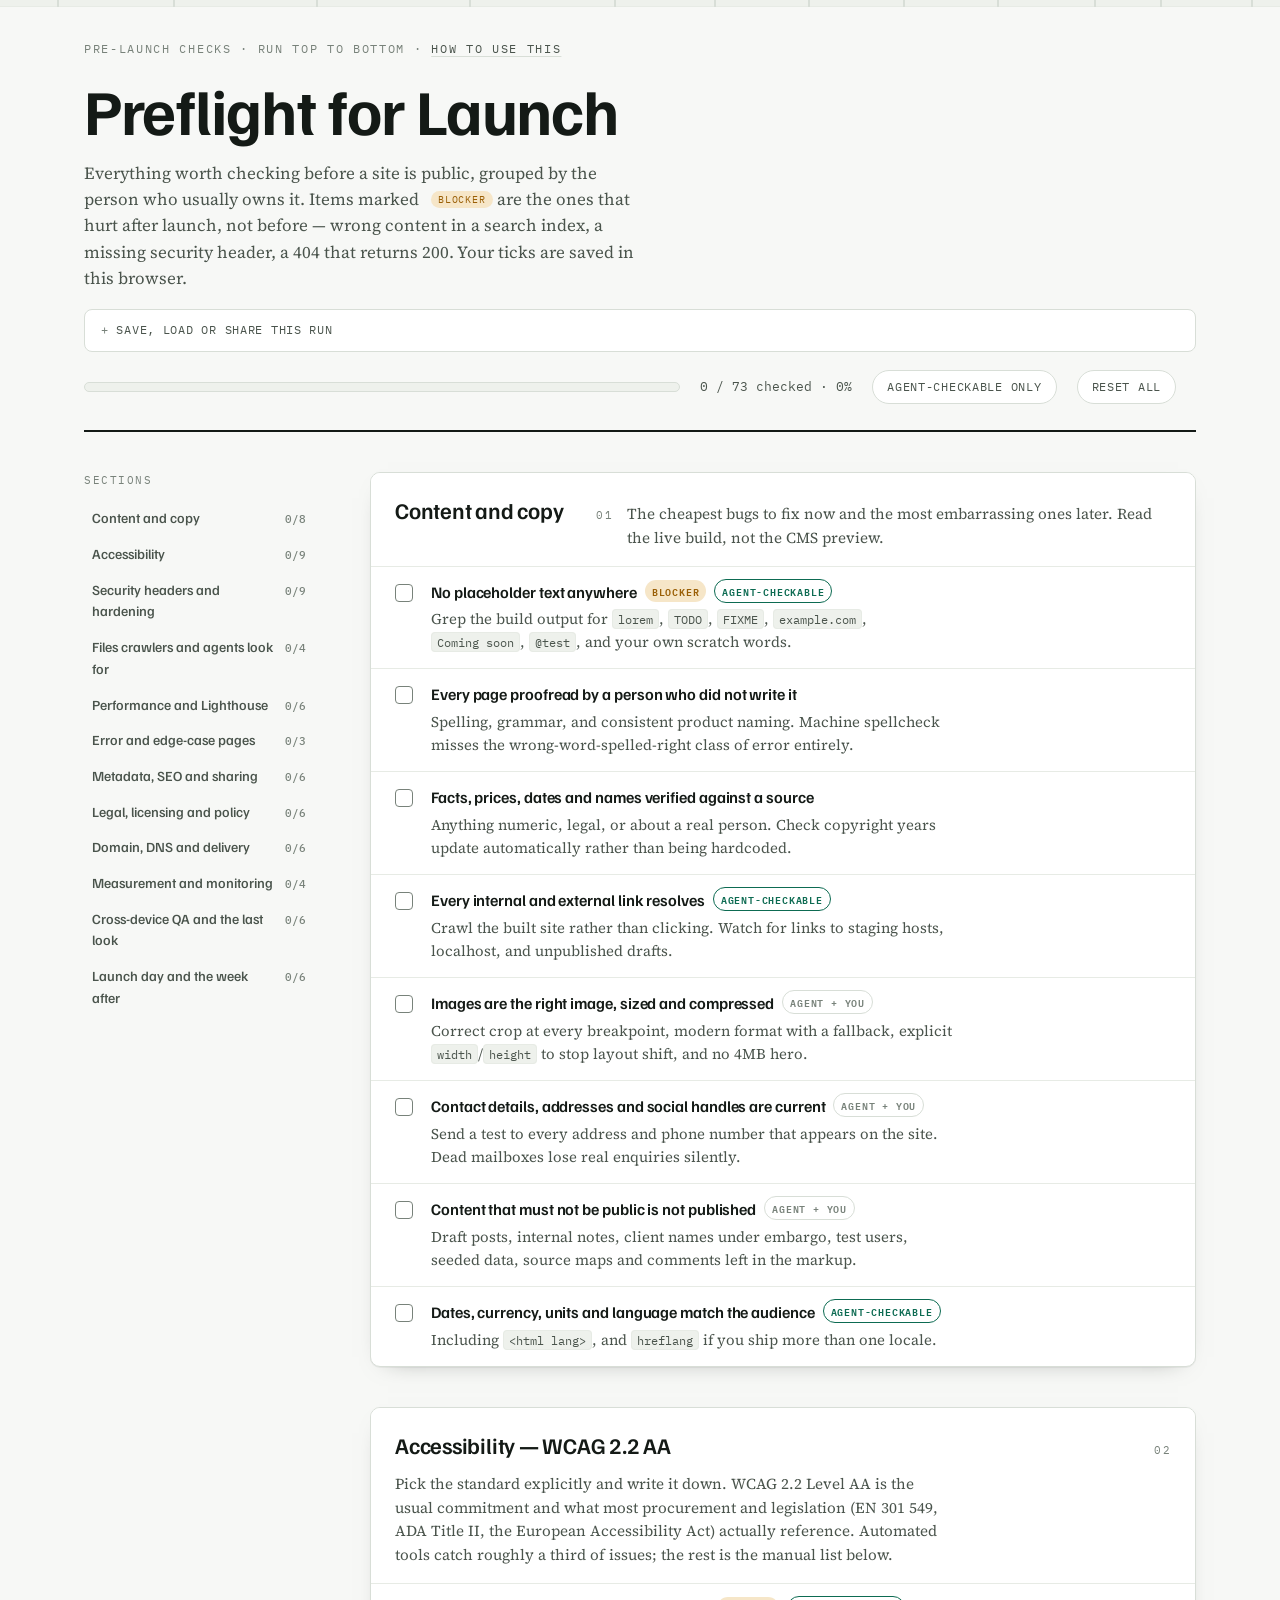
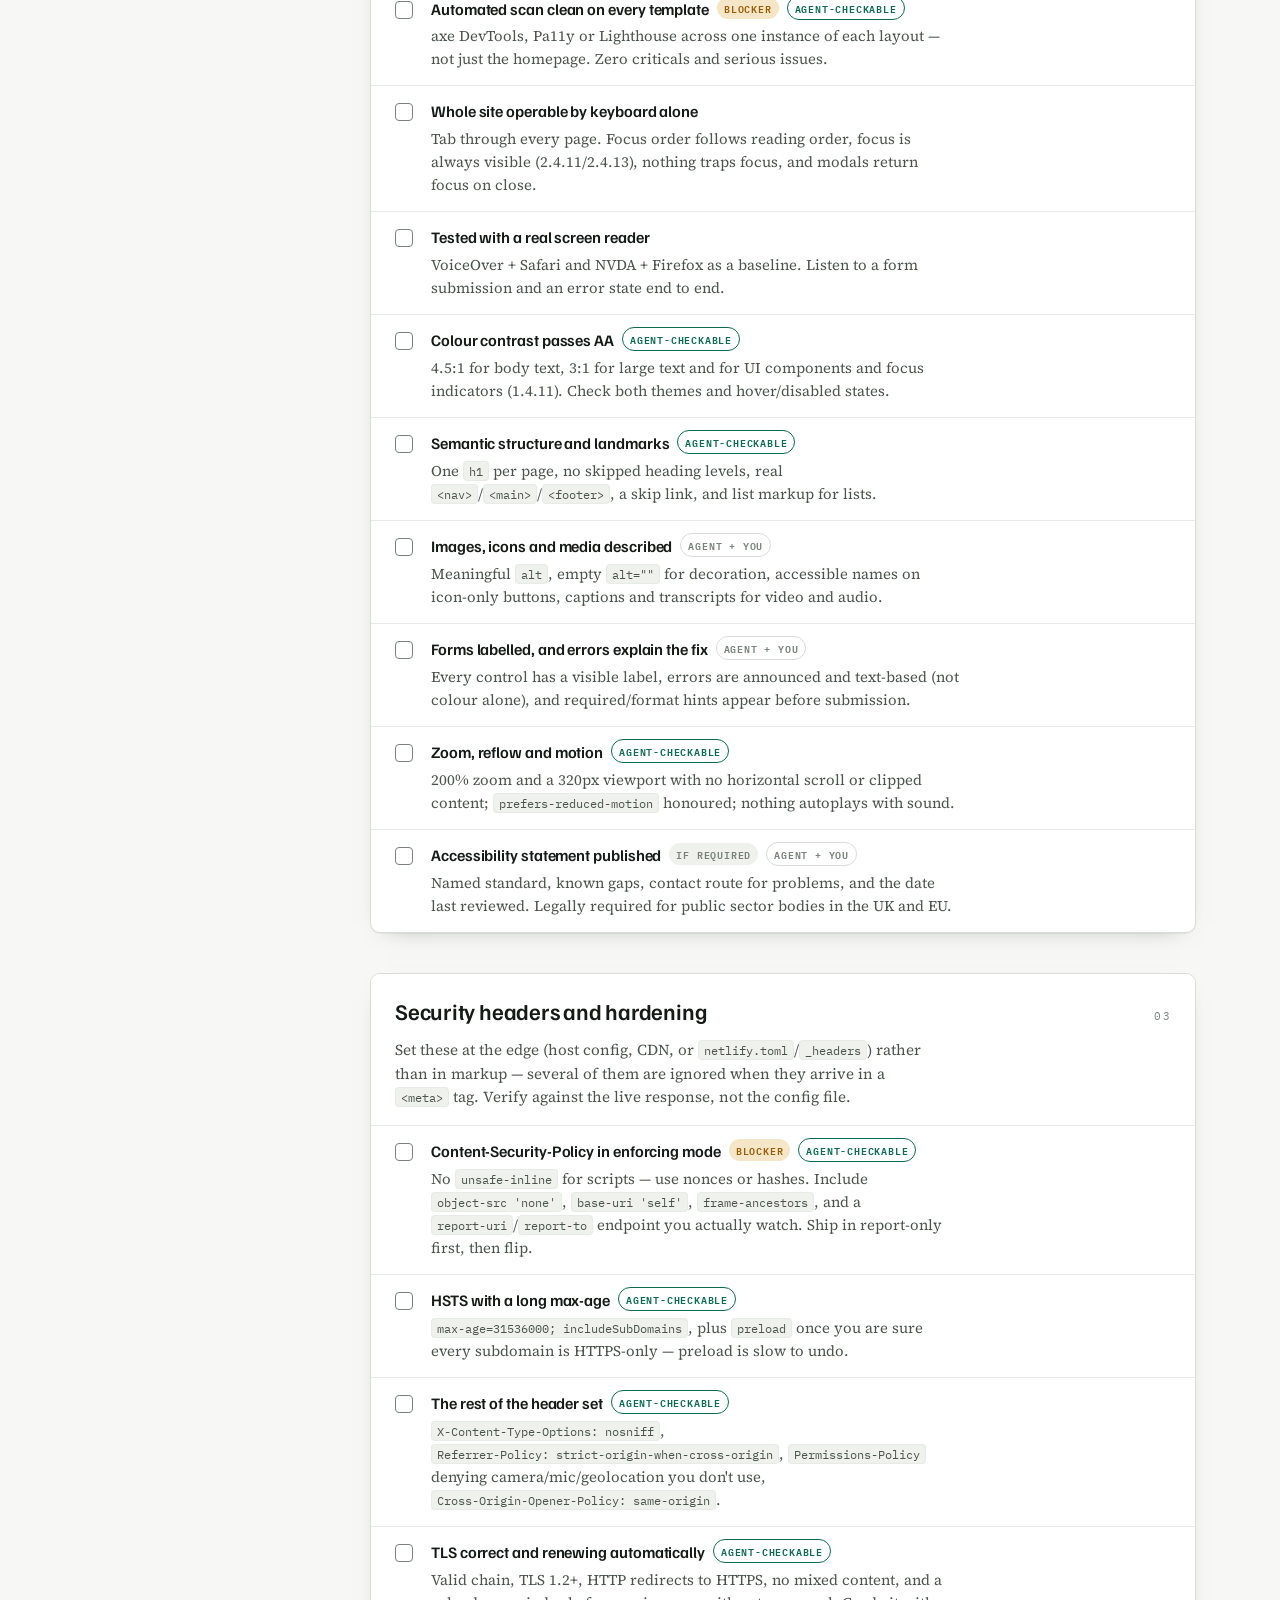
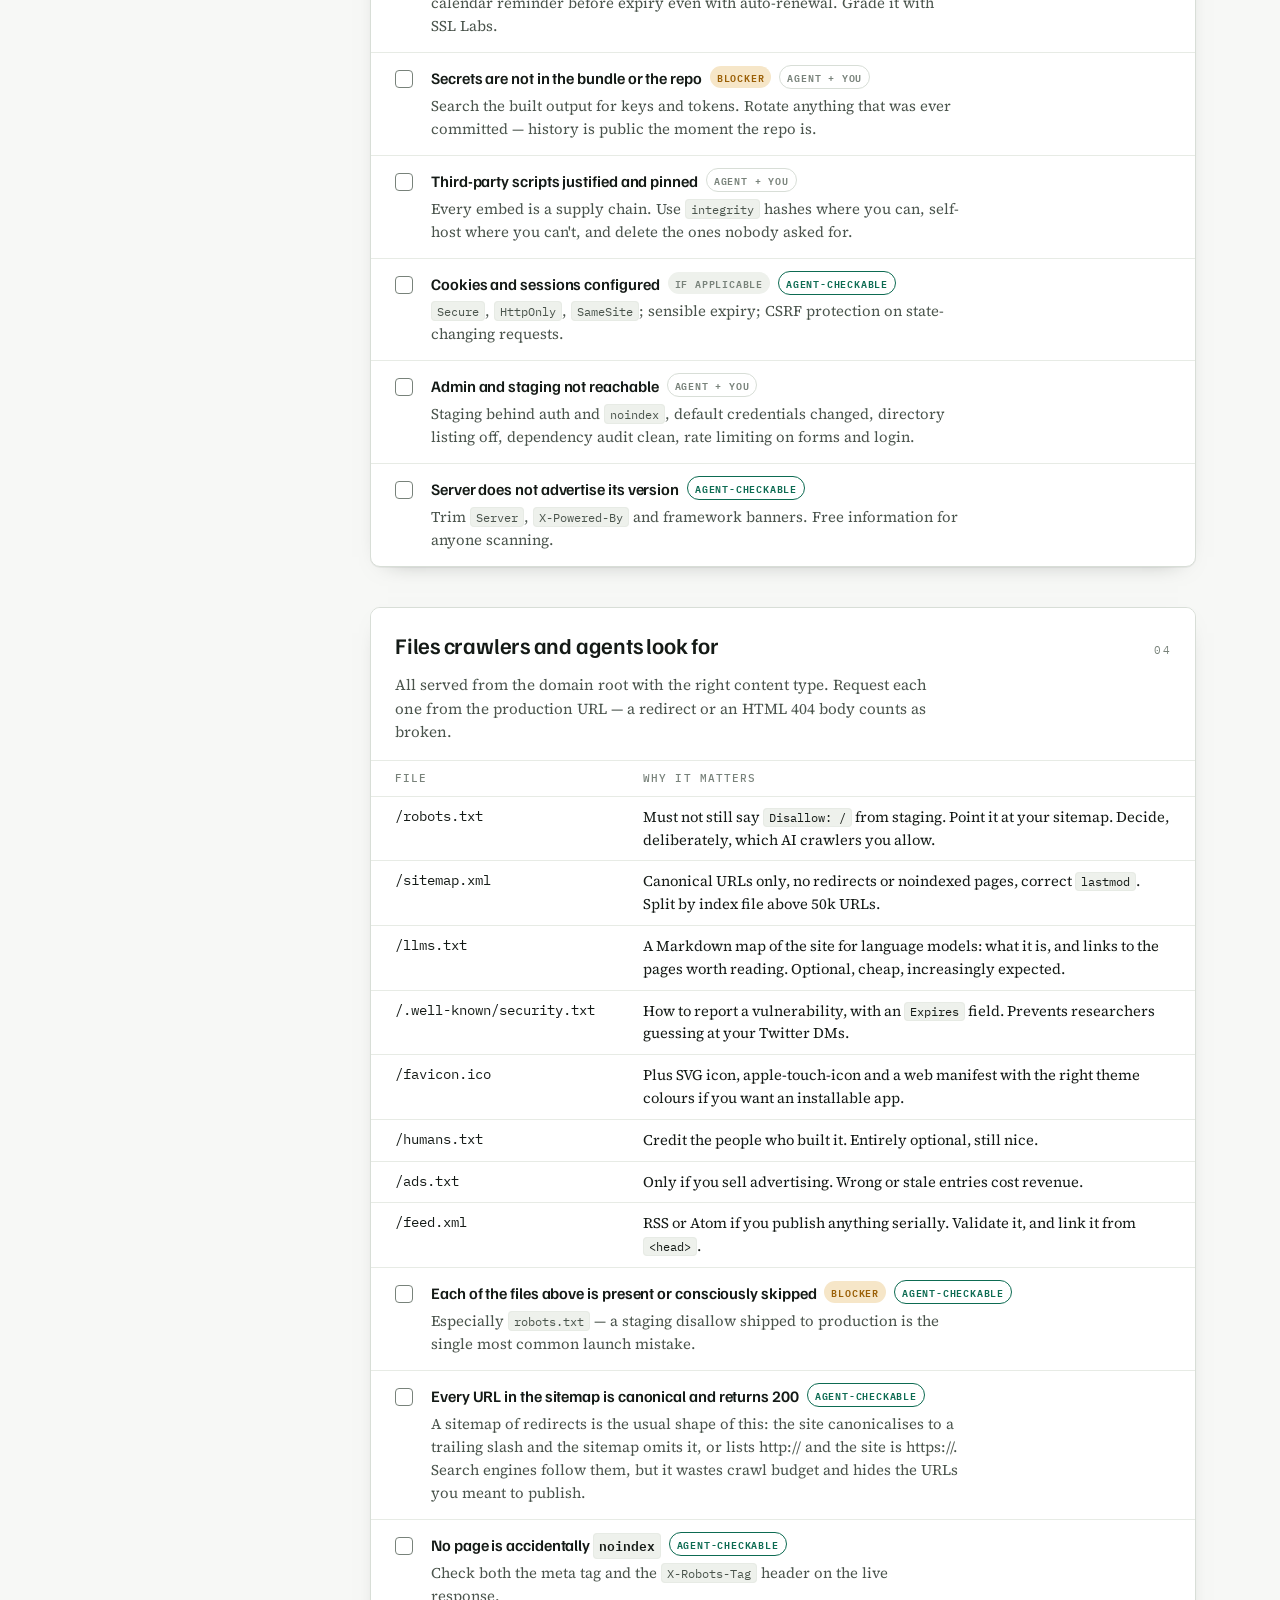
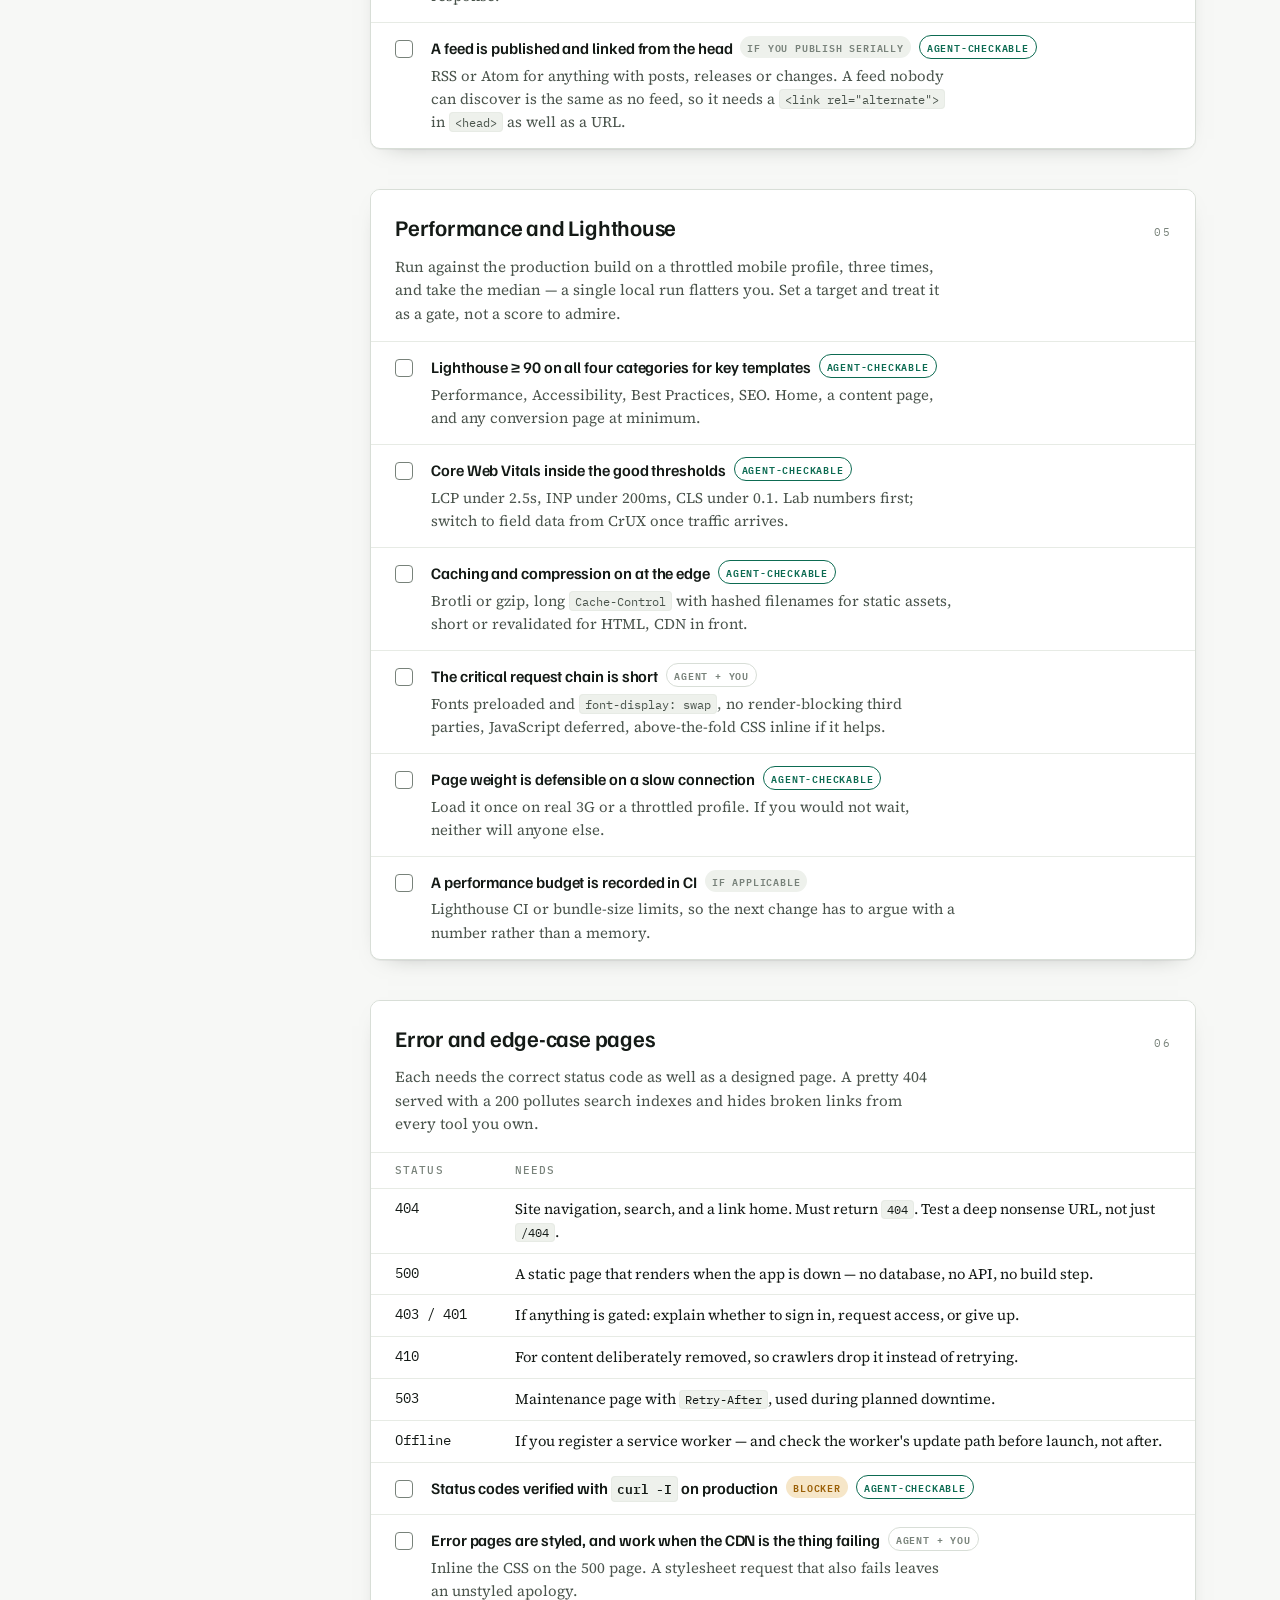
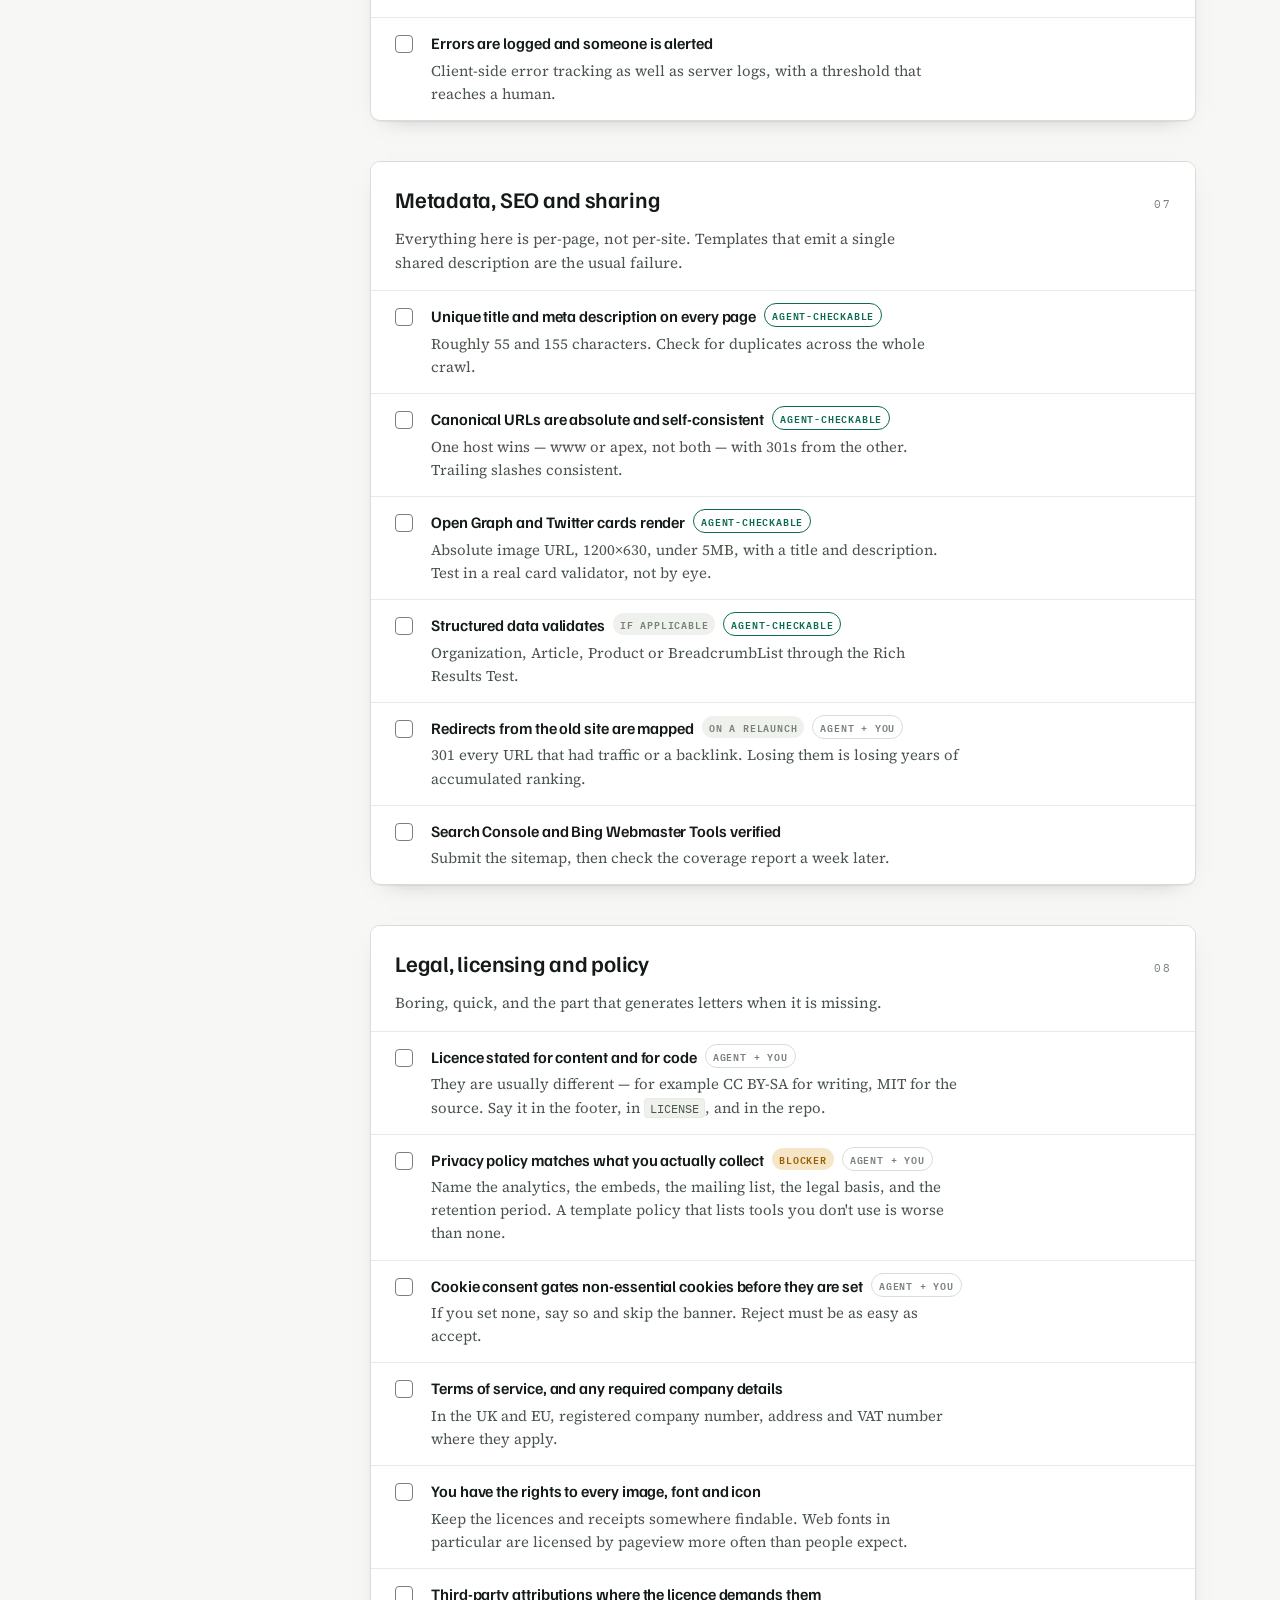
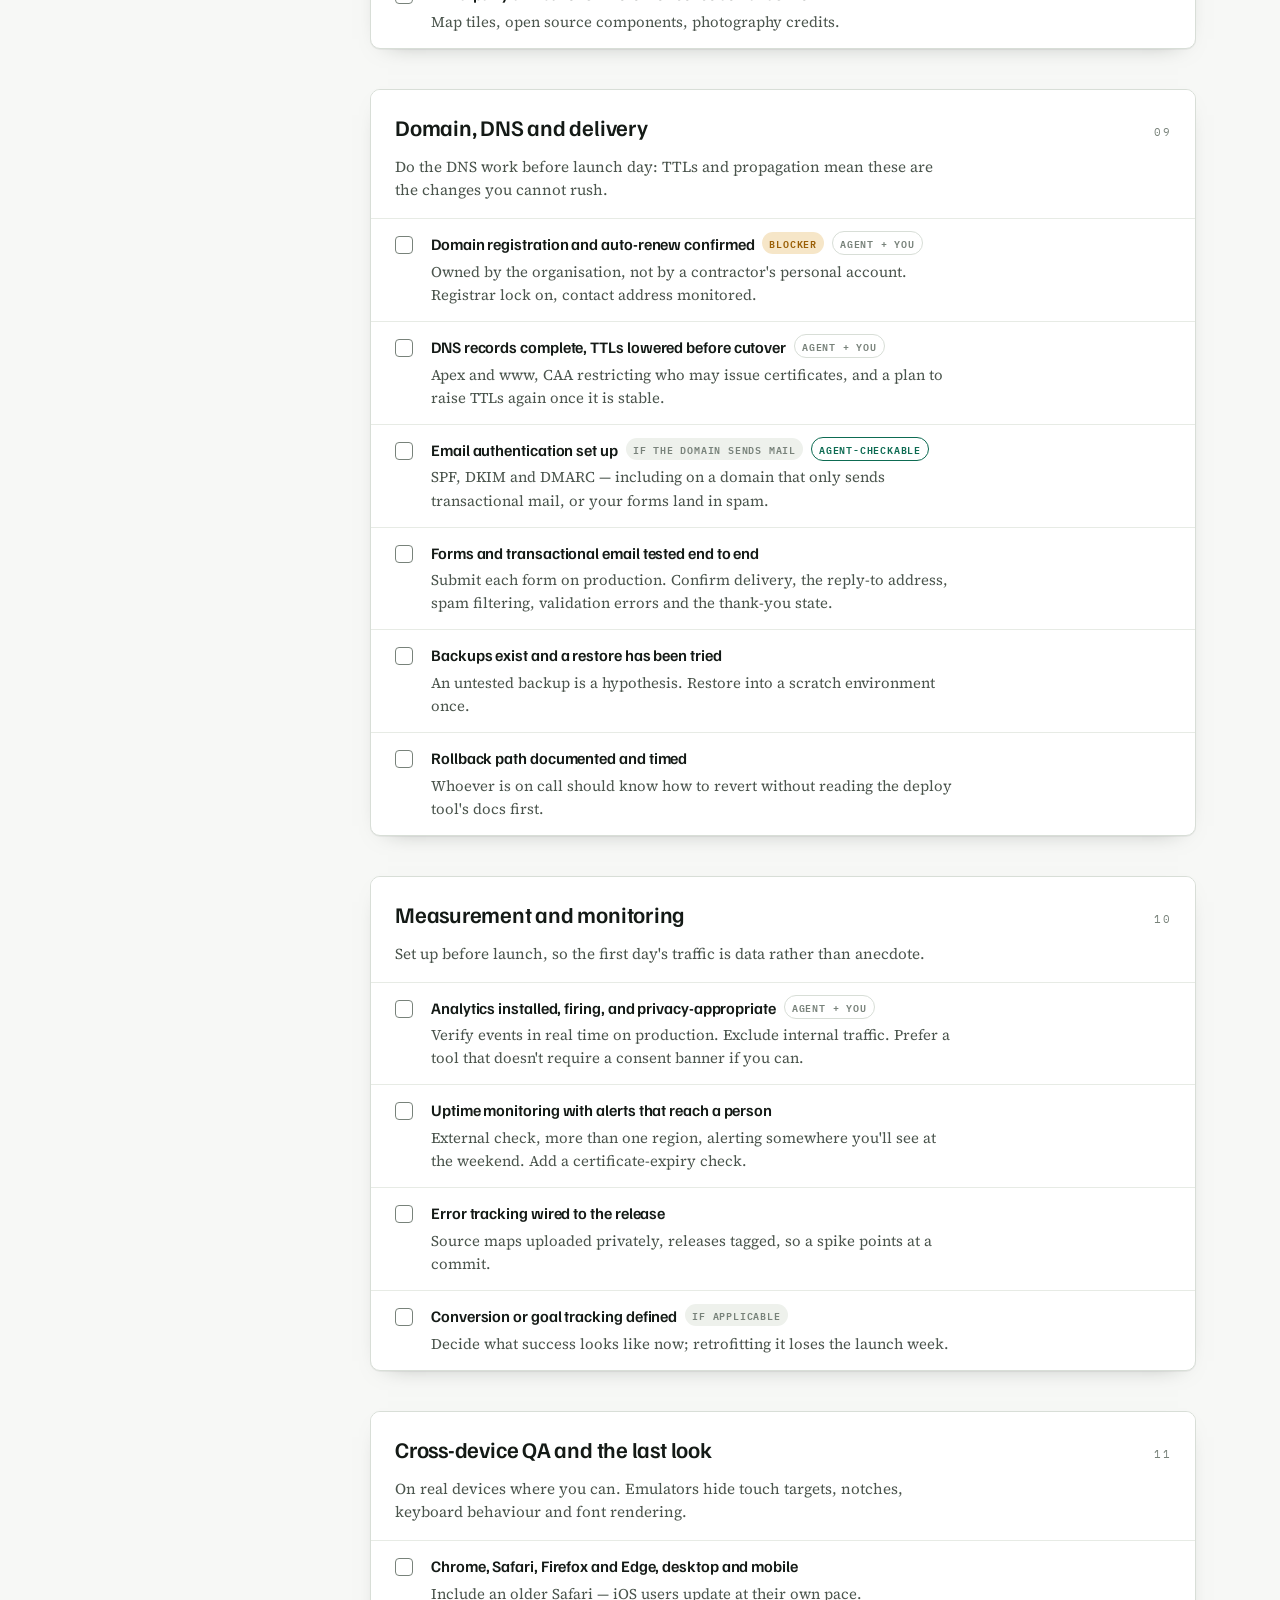
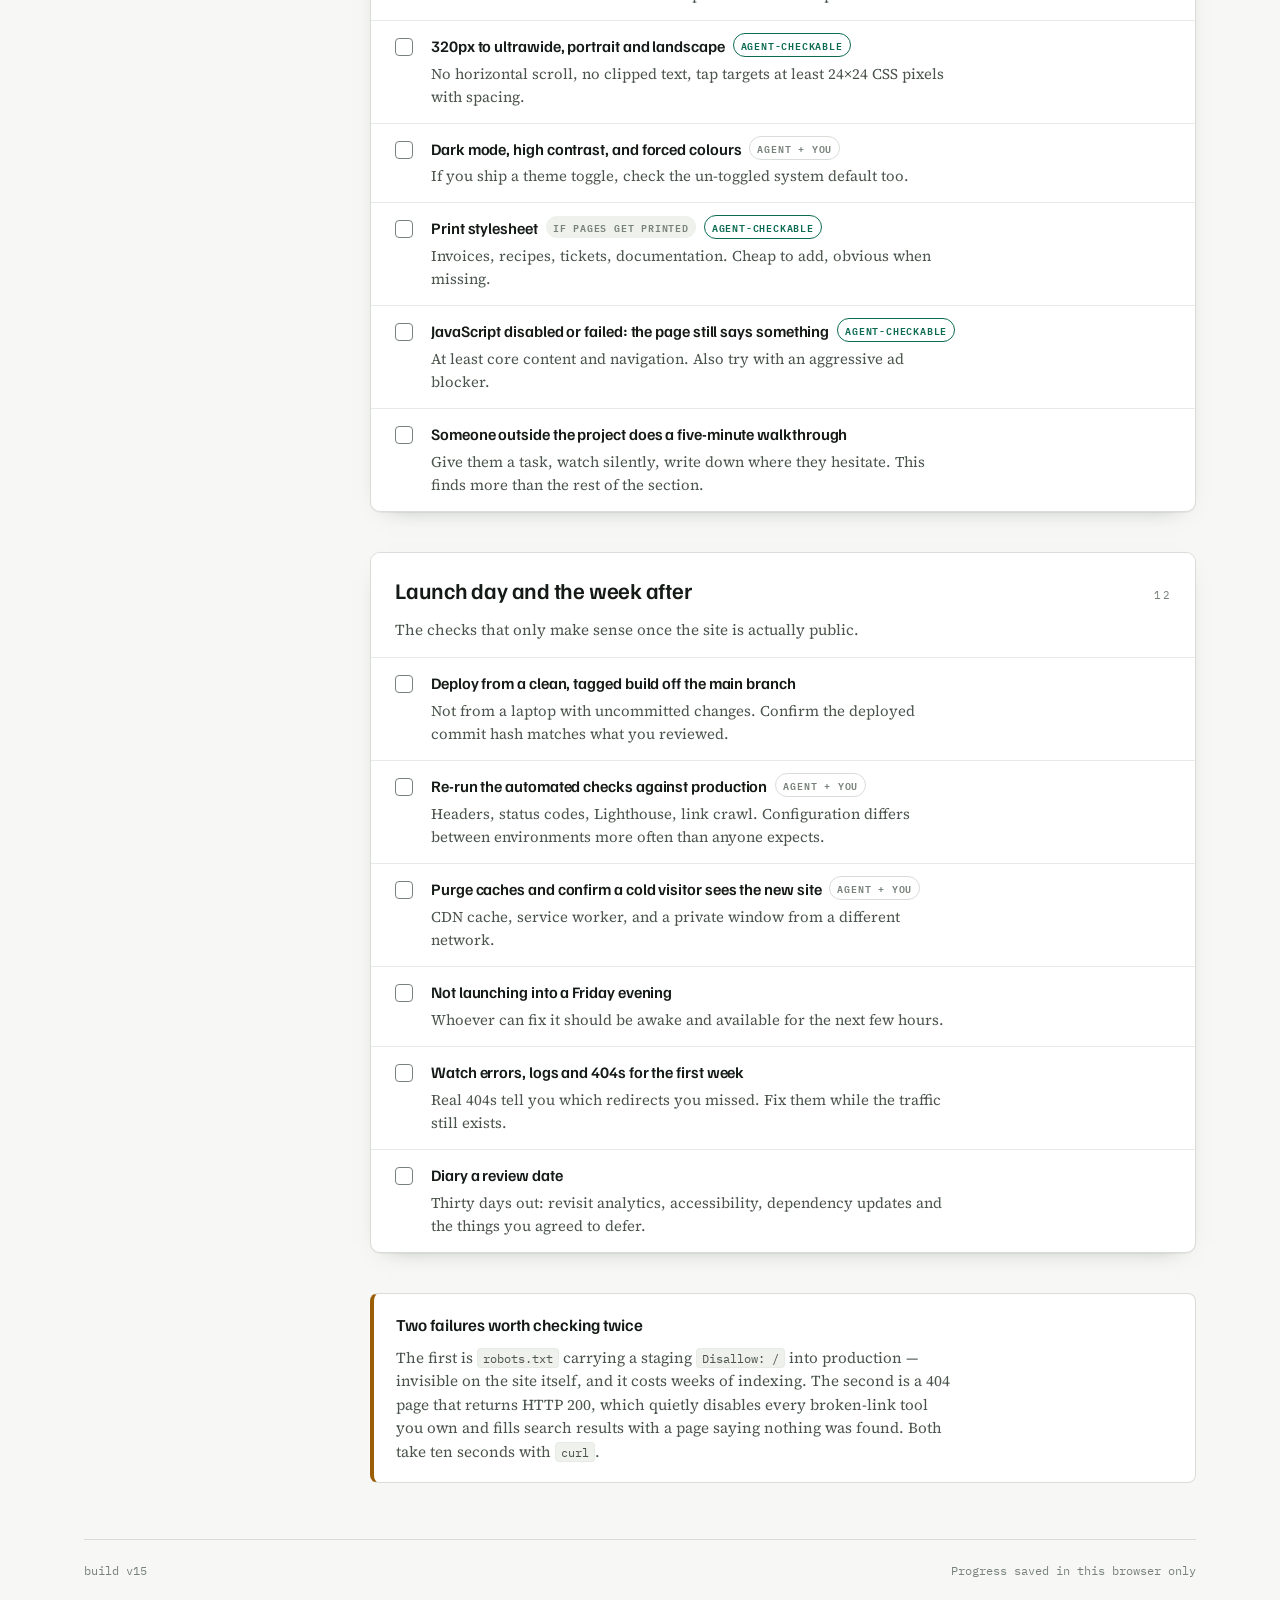
==== index.html @ e4a7d5fe "Restore the gap between checklist sections The refactor moved the sections inside a #checklist wrapp" ====
<!doctype html>
<html lang="en-GB">
<head>
<meta charset="utf-8">
<meta name="viewport" content="width=device-width, initial-scale=1, viewport-fit=cover">

<!-- WebMCP origin trial, https://onion2k.github.io, expires 17 November 2026. Chrome and
     Edge turn on document.modelContext for real visitors while this is valid; after it
     expires the tools simply stop being offered, and webmcp.js feature-detects either way. -->
<meta http-equiv="origin-trial" content="Ah2ma6hIEFzHiSSoU2iFni6am0epvjXOfQx/N7H6EvBPxbYptL10hzpsIBVny0ZKsrko70xjvOjbkhW01TUvtwQAAABReyJvcmlnaW4iOiJodHRwczovL29uaW9uMmsuZ2l0aHViLmlvOjQ0MyIsImZlYXR1cmUiOiJXZWJNQ1AiLCJleHBpcnkiOjE3OTQ4NzM2MDB9">
<title>Preflight for Launch</title>
<meta name="description" content="A pre-launch checklist for websites: content, WCAG 2.2 AA accessibility, security headers, crawler files, Lighthouse, error pages, legal, DNS and launch day. Works offline.">
<meta name="color-scheme" content="light dark">
<meta name="theme-color" content="#f7f8f6" media="(prefers-color-scheme: light)">
<meta name="theme-color" content="#0e1210" media="(prefers-color-scheme: dark)">
<link rel="manifest" href="./manifest.webmanifest">
<link rel="icon" href="./icons/icon.svg" type="image/svg+xml">
<link rel="icon" href="./icons/icon-192.png" sizes="192x192" type="image/png">
<link rel="apple-touch-icon" href="./icons/apple-touch-icon.png">
<meta name="apple-mobile-web-app-capable" content="yes">
<meta name="apple-mobile-web-app-title" content="Preflight">
<meta name="apple-mobile-web-app-status-bar-style" content="black-translucent">
<meta name="mobile-web-app-capable" content="yes">
<link rel="preconnect" href="https://fonts.googleapis.com">
<link rel="preconnect" href="https://fonts.gstatic.com" crossorigin>
<link rel="stylesheet" href="https://fonts.googleapis.com/css2?family=Familjen+Grotesk:wght@500;600;700&family=IBM+Plex+Mono:wght@400;500&family=Source+Serif+4:opsz,wght@8..60,400;8..60,600&display=swap">
<link rel="stylesheet" href="./styles.css">
</head>
<body>

<div class="scrolltrack" id="scrolltrack" aria-hidden="true"><div class="filled" id="scrollfill"></div></div>

<div class="wrap">
  <header class="masthead">
    <div class="eyebrow">Pre-launch checks &middot; run top to bottom &middot; <a class="headlink" href="./guide.html">how to use this</a></div>
    <h1>Preflight for Launch</h1>
    <p class="standfirst">Everything worth checking before a site is public, grouped by the person who usually owns it. Items marked <span class="tag block">blocker</span> are the ones that hurt after launch, not before &mdash; wrong content in a search index, a missing security header, a 404 that returns&nbsp;200. Your ticks are saved in this browser.</p>
    <p class="target" id="target" hidden></p>
    <details class="panel" id="results-panel">
      <summary>Save, load or share this run</summary>
      <div class="panel-body">
        <p class="panel-lede">A person and an agent often work in different browsers, and each
        browser keeps its own results. Carry a run between them as a file, as JSON, or as a link
        that opens the checklist with the findings already in place. Your own ticks always win
        over an incoming record for the same check.</p>
        <div class="panel-actions">
          <button class="btn" type="button" data-action="copy">Copy JSON</button>
          <button class="btn" type="button" data-action="download">Save file</button>
          <button class="btn" type="button" data-action="link">Copy share link</button>
        </div>
        <label class="panel-field">
          <span>Paste results JSON or a share link</span>
          <textarea rows="3" spellcheck="false"></textarea>
        </label>
        <div class="panel-actions">
          <button class="btn primary" type="button" data-action="load">Load pasted results</button>
          <label class="btn filepick">Load file<input type="file" accept="application/json,.json"></label>
        </div>
        <p class="panel-note" role="status"></p>
      </div>
    </details>
    <div class="meterbar">
      <div class="meter" role="progressbar" aria-label="Checklist progress" aria-valuemin="0" aria-valuemax="100" aria-valuenow="0" id="meter"><span id="meterfill"></span></div>
      <div class="tally" id="tally">0 / 0 checked</div>
      <button class="btn primary" type="button" id="install" hidden>Install app</button>
      <button class="btn" type="button" id="filter" aria-pressed="false">Agent-checkable only</button>
      <button class="btn" type="button" id="reset">Reset all</button>
      <span class="status" id="netstatus" role="status"></span>
      <span class="status agent" id="agentstatus" role="status" hidden></span>
    </div>
  </header>

  <div class="cols">
    <nav class="rail" aria-label="Sections">
      <div class="railhead">Sections</div>
    </nav>

    <main>
      <div id="checklist"></div>

      <noscript>
        <div class="callout">
          <h3>This checklist needs JavaScript</h3>
          <p>The checks are stored as data and rendered by the page, so an agent can be handed
          the same list a person sees. Without JavaScript there is nothing to render — every
          check is in <code>checks.js</code>, which reads perfectly well on its own.</p>
        </div>
      </noscript>

      <div class="callout">
        <h3>Two failures worth checking twice</h3>
        <p>The first is <code>robots.txt</code> carrying a staging <code>Disallow: /</code> into production &mdash; invisible on the site itself, and it costs weeks of indexing. The second is a 404 page that returns HTTP 200, which quietly disables every broken-link tool you own and fills search results with a page saying nothing was found. Both take ten seconds with <code>curl</code>.</p>
      </div>
    </main>
  </div>

  <footer class="foot">
    <span id="build">build v15</span>
    <span>Progress saved in this browser only</span>
  </footer>
</div>

<script src="./checks.js" defer></script>
<script src="./app.js" defer></script>
<script src="./state.js" defer></script>
<script src="./webmcp.js" defer></script>
<script src="./pwa.js" defer></script>

</body>
</html>
---- styles.css ----
:root {
    --ground: #f7f8f6;
    --panel: #ffffff;
    --panel-2: #eef1ec;
    --ink: #141a16;
    --ink-2: #4a544c;
    --ink-3: #78827a;
    --rule: #d8ded7;
    --rule-2: #e7ebe5;
    --go: #0d6b52;
    --go-soft: #d7ebe2;
    --hold: #9a5f06;
    --hold-soft: #f6e6c8;
    --stop: #a33122;
    --focus: #0d6b52;
    --shadow: 0 1px 0 rgba(20,26,22,.05), 0 8px 24px -18px rgba(20,26,22,.5);
    --display: "Familjen Grotesk", "Helvetica Neue", Arial, sans-serif;
    --body: "Source Serif 4", Georgia, "Times New Roman", serif;
    --mono: "IBM Plex Mono", ui-monospace, "SFMono-Regular", Menlo, monospace;
  }
  @media (prefers-color-scheme: dark) {
    :root:not([data-theme="light"]) {
      --ground: #0e1210;
      --panel: #161c19;
      --panel-2: #1d2521;
      --ink: #e8ede9;
      --ink-2: #a7b2ab;
      --ink-3: #7d8983;
      --rule: #2a332e;
      --rule-2: #222b26;
      --go: #63c9a5;
      --go-soft: #17342a;
      --hold: #e0a94a;
      --hold-soft: #33270f;
      --stop: #e5806f;
      --focus: #63c9a5;
      --shadow: 0 1px 0 rgba(0,0,0,.3), 0 10px 30px -22px #000;
    }
  }
  :root[data-theme="dark"] {
    --ground: #0e1210;
    --panel: #161c19;
    --panel-2: #1d2521;
    --ink: #e8ede9;
    --ink-2: #a7b2ab;
    --ink-3: #7d8983;
    --rule: #2a332e;
    --rule-2: #222b26;
    --go: #63c9a5;
    --go-soft: #17342a;
    --hold: #e0a94a;
    --hold-soft: #33270f;
    --stop: #e5806f;
    --focus: #63c9a5;
    --shadow: 0 1px 0 rgba(0,0,0,.3), 0 10px 30px -22px #000;
  }

  html { -webkit-text-size-adjust: 100%; }
  body { margin: 0; }
  img, svg { max-width: 100%; }
  button { font: inherit; }

  * { box-sizing: border-box; }
  body {
    background: var(--ground);
    color: var(--ink);
    font-family: var(--body);
    font-size: 17px;
    line-height: 1.55;
    -webkit-font-smoothing: antialiased;
  }
  a { color: inherit; text-decoration-color: var(--rule); text-underline-offset: 3px; }
  a:hover { text-decoration-color: var(--go); }
  :focus-visible { outline: 2px solid var(--focus); outline-offset: 3px; border-radius: 2px; }

  .wrap {
    max-width: 1160px;
    margin: 0 auto;
    padding: calc(40px + env(safe-area-inset-top)) calc(24px + env(safe-area-inset-right)) calc(96px + env(safe-area-inset-bottom)) calc(24px + env(safe-area-inset-left));
  }

  /* ---------- masthead ---------- */
  header.masthead {
    display: flex;
    flex-direction: column;
    gap: 18px;
    padding-bottom: 26px;
    border-bottom: 2px solid var(--ink);
  }
  .eyebrow {
    font-family: var(--mono);
    font-size: 12px;
    letter-spacing: .14em;
    text-transform: uppercase;
    color: var(--ink-3);
  }
  h1 {
    font-family: var(--display);
    font-weight: 700;
    font-size: clamp(2.4rem, 6vw, 4rem);
    line-height: 1.02;
    letter-spacing: -.02em;
    margin: 0;
    text-wrap: balance;
  }
  .standfirst {
    max-width: 62ch;
    color: var(--ink-2);
    font-size: 1.06rem;
    margin: 0;
  }
  .meterbar {
    display: flex;
    flex-wrap: wrap;
    align-items: center;
    gap: 14px 20px;
  }
  .meter {
    flex: 1 1 260px;
    height: 10px;
    background: var(--panel-2);
    border: 1px solid var(--rule);
    border-radius: 999px;
    overflow: hidden;
  }
  .meter span {
    display: block;
    height: 100%;
    width: 0%;
    background: var(--go);
    transition: width .3s ease;
  }
  @media (prefers-reduced-motion: reduce) { .meter span { transition: none; } }
  .tally {
    font-family: var(--mono);
    font-size: 13px;
    font-variant-numeric: tabular-nums;
    color: var(--ink-2);
    white-space: nowrap;
  }
  .btn {
    font-family: var(--mono);
    font-size: 12px;
    letter-spacing: .06em;
    text-transform: uppercase;
    color: var(--ink-2);
    background: var(--panel);
    border: 1px solid var(--rule);
    border-radius: 999px;
    padding: 7px 14px;
    cursor: pointer;
  }
  .btn:hover { color: var(--ink); border-color: var(--ink-3); }

  .btn[hidden] { display: none; }
  .btn.primary {
    color: var(--panel);
    background: var(--go);
    border-color: var(--go);
  }
  .btn.primary:hover { color: var(--panel); border-color: var(--go); filter: brightness(1.08); }
  .status {
    font-family: var(--mono);
    font-size: 12px;
    color: var(--ink-3);
    white-space: nowrap;
  }
  .status.offline { color: var(--hold); }

  .panel {
    border: 1px solid var(--rule);
    border-radius: 8px;
    background: var(--panel);
    padding: 0;
    align-self: stretch;
  }
  .panel > summary {
    font-family: var(--mono);
    font-size: 12px;
    letter-spacing: .06em;
    text-transform: uppercase;
    color: var(--ink-2);
    padding: 11px 16px;
    cursor: pointer;
    list-style: none;
  }
  .panel > summary::-webkit-details-marker { display: none; }
  .panel > summary::before { content: "+ "; color: var(--ink-3); }
  .panel[open] > summary::before { content: "– "; }
  .panel > summary:hover { color: var(--ink); }
  .panel-body {
    display: flex;
    flex-direction: column;
    gap: 14px;
    padding: 4px 16px 18px;
    border-top: 1px solid var(--rule-2);
  }
  .panel-lede { margin: 12px 0 0; font-size: .93rem; color: var(--ink-2); max-width: 68ch; }
  .panel-actions { display: flex; flex-wrap: wrap; gap: 10px; }
  .panel-field { display: flex; flex-direction: column; gap: 6px; }
  .panel-field span {
    font-family: var(--mono);
    font-size: 11px;
    letter-spacing: .08em;
    text-transform: uppercase;
    color: var(--ink-3);
  }
  .panel-field textarea {
    font-family: var(--mono);
    font-size: .8rem;
    color: var(--ink);
    background: var(--panel-2);
    border: 1px solid var(--rule);
    border-radius: 6px;
    padding: 10px;
    resize: vertical;
    width: 100%;
  }
  .filepick { position: relative; overflow: hidden; }
  .filepick input { position: absolute; inset: 0; opacity: 0; cursor: pointer; }
  .panel-note {
    margin: 0;
    font-family: var(--mono);
    font-size: 12px;
    color: var(--go);
    min-height: 1em;
  }
  .panel-note.bad { color: var(--stop); }

  /* ---------- layout ---------- */
  .cols {
    display: grid;
    grid-template-columns: 230px minmax(0, 1fr);
    gap: 56px;
    margin-top: 40px;
    align-items: start;
  }
  @media (max-width: 900px) {
    .cols { grid-template-columns: minmax(0, 1fr); gap: 32px; }
    nav.rail { position: static; }
  }
  nav.rail {
    position: sticky;
    top: calc(28px + env(safe-area-inset-top));
    display: flex;
    flex-direction: column;
    gap: 2px;
  }
  nav.rail .railhead {
    font-family: var(--mono);
    font-size: 11px;
    letter-spacing: .14em;
    text-transform: uppercase;
    color: var(--ink-3);
    padding: 0 0 10px;
  }
  nav.rail a {
    display: flex;
    justify-content: space-between;
    gap: 10px;
    align-items: baseline;
    font-family: var(--display);
    font-size: 14px;
    font-weight: 500;
    color: var(--ink-2);
    text-decoration: none;
    padding: 6px 8px;
    border-radius: 6px;
  }
  nav.rail a:hover { background: var(--panel-2); color: var(--ink); }
  nav.rail a .count {
    font-family: var(--mono);
    font-size: 11px;
    font-variant-numeric: tabular-nums;
    color: var(--ink-3);
  }
  nav.rail a.done .count { color: var(--go); }

  /* Both of these are flex columns: the sections live inside #checklist, so without it the
     gap would apply to that one wrapper and every section would sit flush against the next. */
  main, #checklist { display: flex; flex-direction: column; gap: 40px; }

  section.block {
    background: var(--panel);
    border: 1px solid var(--rule);
    border-radius: 10px;
    box-shadow: var(--shadow);
    overflow: hidden;
    scroll-margin-top: 24px;
  }
  .blockhead {
    display: flex;
    flex-wrap: wrap;
    align-items: baseline;
    gap: 8px 14px;
    padding: 20px 24px 16px;
    border-bottom: 1px solid var(--rule-2);
    background: var(--panel);
  }
  .blockhead h2 {
    font-family: var(--display);
    font-weight: 600;
    font-size: 1.4rem;
    letter-spacing: -.01em;
    margin: 0;
    flex: 1 1 auto;
  }
  .blockhead .sig {
    font-family: var(--mono);
    font-size: 11px;
    letter-spacing: .12em;
    text-transform: uppercase;
    color: var(--ink-3);
  }
  .blockhead p {
    flex: 1 1 100%;
    margin: 2px 0 0;
    color: var(--ink-2);
    font-size: .95rem;
    max-width: 68ch;
  }

  ul.items { list-style: none; margin: 0; padding: 0; }
  ul.items li { border-top: 1px solid var(--rule-2); }
  ul.items li:first-child { border-top: 0; }

  label.item {
    display: grid;
    grid-template-columns: 22px minmax(0, 1fr);
    gap: 4px 14px;
    padding: 13px 24px 14px;
    cursor: pointer;
  }
  label.item:hover { background: var(--panel-2); }
  label.item input {
    appearance: none;
    -webkit-appearance: none;
    width: 18px;
    height: 18px;
    margin: 4px 0 0;
    border: 1.5px solid var(--ink-3);
    border-radius: 4px;
    background: transparent;
    cursor: pointer;
    display: grid;
    place-content: center;
  }
  label.item input::after {
    content: "";
    width: 10px;
    height: 6px;
    border-left: 2px solid var(--panel);
    border-bottom: 2px solid var(--panel);
    transform: rotate(-45deg) translate(1px, -1px);
    opacity: 0;
  }
  label.item input:checked { background: var(--go); border-color: var(--go); }
  label.item input:checked::after { opacity: 1; }
  .task {
    font-family: var(--display);
    font-weight: 600;
    font-size: 1rem;
    letter-spacing: -.005em;
  }
  .note {
    grid-column: 2;
    color: var(--ink-2);
    font-size: .93rem;
    max-width: 66ch;
  }
  label.item input:checked ~ .task { color: var(--ink-3); text-decoration: line-through; text-decoration-thickness: 1px; }
  label.item input:checked ~ .note { color: var(--ink-3); }

  code, .cmd {
    font-family: var(--mono);
    font-size: .82em;
    background: var(--panel-2);
    border: 1px solid var(--rule-2);
    border-radius: 4px;
    padding: 1px 5px;
    white-space: nowrap;
  }
  .tag {
    font-family: var(--mono);
    font-size: 10px;
    letter-spacing: .08em;
    text-transform: uppercase;
    padding: 2px 7px;
    border-radius: 999px;
    vertical-align: 2px;
    margin-left: 8px;
    white-space: nowrap;
  }
  .tag.block { background: var(--hold-soft); color: var(--hold); }
  .tag.ifapp { background: var(--panel-2); color: var(--ink-3); }

  .tag.verify {
    background: transparent;
    border: 1px solid var(--rule);
    color: var(--ink-3);
  }
  .tag.verify.agent { border-color: var(--go); color: var(--go); }
  .recipe {
    grid-column: 2;
    display: none;
    font-family: var(--mono);
    font-size: .78rem;
    line-height: 1.5;
    color: var(--ink-2);
    background: var(--panel-2);
    border-left: 2px solid var(--go);
    border-radius: 0 4px 4px 0;
    padding: 7px 10px;
    margin-top: 6px;
    max-width: 72ch;
  }
  body.agent-only .recipe { display: block; }
  body.agent-only li[data-verify="human"] { display: none; }
  .btn[aria-pressed="true"] {
    color: var(--panel);
    background: var(--ink);
    border-color: var(--ink);
  }
  .btn[aria-pressed="true"]:hover { color: var(--panel); }
  section.block[hidden], nav.rail a[hidden], .scrolltrack .mark[hidden] { display: none; }

  .status.agent.live { color: var(--go); }
  .target {
    font-family: var(--mono);
    font-size: 13px;
    color: var(--ink-2);
    margin: 0;
    padding: 8px 12px;
    background: var(--go-soft);
    border-radius: 6px;
    align-self: flex-start;
    max-width: 100%;
    overflow-wrap: anywhere;
  }
  .target b { font-weight: 500; color: var(--ink); }
  .evidence {
    grid-column: 2;
    display: flex;
    flex-wrap: wrap;
    align-items: baseline;
    gap: 8px;
    font-family: var(--mono);
    font-size: .78rem;
    line-height: 1.5;
    color: var(--ink-2);
    margin-top: 8px;
    padding: 8px 10px;
    border: 1px solid var(--rule-2);
    border-radius: 6px;
    max-width: 72ch;
  }
  .evidence .verdict {
    font-size: 10px;
    letter-spacing: .08em;
    text-transform: uppercase;
    padding: 2px 7px;
    border-radius: 999px;
    background: var(--panel-2);
    color: var(--ink-2);
  }
  .evidence .verdict.pass { background: var(--go-soft); color: var(--go); }
  .evidence .verdict.fail { background: var(--hold-soft); color: var(--stop); }
  .evidence[hidden] { display: none; }
  .evidence .who {
    flex: 1 1 100%;
    font-size: 10px;
    letter-spacing: .08em;
    text-transform: uppercase;
    color: var(--ink-3);
  }
  li[data-status="fail"] { box-shadow: inset 3px 0 0 var(--stop); }
  li[data-status="fail"] .task { color: var(--ink); }

  .callout {
    border: 1px solid var(--rule);
    border-left: 4px solid var(--hold);
    background: var(--panel);
    border-radius: 8px;
    padding: 18px 22px;
    display: flex;
    flex-direction: column;
    gap: 8px;
  }
  .callout h3 {
    font-family: var(--display);
    font-size: 1.05rem;
    margin: 0;
    font-weight: 600;
  }
  .callout p { margin: 0; color: var(--ink-2); font-size: .95rem; max-width: 70ch; }

  .tablewrap { overflow-x: auto; }
  table {
    border-collapse: collapse;
    width: 100%;
    min-width: 520px;
    font-size: .92rem;
  }
  th, td { text-align: left; padding: 9px 24px; border-top: 1px solid var(--rule-2); vertical-align: top; }
  th {
    font-family: var(--mono);
    font-size: 11px;
    letter-spacing: .1em;
    text-transform: uppercase;
    color: var(--ink-3);
    font-weight: 500;
    border-top: 0;
  }
  td:first-child { font-family: var(--mono); font-size: .85rem; white-space: nowrap; color: var(--ink); }

  footer.foot {
    margin-top: 56px;
    padding-top: 22px;
    border-top: 1px solid var(--rule);
    color: var(--ink-3);
    font-size: .9rem;
    display: flex;
    flex-wrap: wrap;
    gap: 10px 24px;
    justify-content: space-between;
  }
  footer.foot span { font-family: var(--mono); font-size: 12px; }
  footer.foot #build.stale { color: var(--hold); }

  /* ---------- scroll progress ---------- */
  .scrolltrack {
    position: fixed;
    top: env(safe-area-inset-top, 0px);
    left: 0;
    right: 0;
    height: 7px;
    background: var(--panel-2);
    border-bottom: 1px solid var(--rule-2);
    z-index: 60;
  }
  .scrolltrack .filled {
    height: 100%;
    width: 0%;
    background: var(--go);
    opacity: .85;
  }
  .scrolltrack .mark {
    position: absolute;
    top: 0;
    height: 7px;
    width: 12px;
    margin-left: -6px;
    display: block;
  }
  .scrolltrack .mark::before {
    content: "";
    position: absolute;
    left: 5px;
    top: 0;
    width: 2px;
    height: 7px;
    background: var(--rule);
  }
  .scrolltrack .mark::after {
    content: "";
    position: absolute;
    left: 3px;
    top: 9px;
    width: 6px;
    height: 6px;
    border-radius: 50%;
    background: var(--go);
    opacity: 0;
    transform: scale(.4);
    transition: opacity .25s ease, transform .25s ease;
  }
  .scrolltrack .mark.done::before { background: var(--go); }
  .scrolltrack .mark.done::after { opacity: 1; transform: scale(1); }
  .scrolltrack .mark:hover::before { background: var(--ink); }
  .scrolltrack .mark:focus-visible { outline-offset: 4px; }
  @media (prefers-reduced-motion: reduce) {
    .scrolltrack .mark::after { transition: none; }
  }

  @media print {
    .scrolltrack { display: none; }
    nav.rail, .btn, .meterbar, .status, .panel { display: none; }
    section.block { box-shadow: none; break-inside: avoid; }
  }

  /* ---------- guide ---------- */
  .guide { display: flex; flex-direction: column; gap: 40px; margin-top: 40px; }
  .guide section {
    background: var(--panel);
    border: 1px solid var(--rule);
    border-radius: 10px;
    box-shadow: var(--shadow);
    padding: 26px 28px 28px;
    scroll-margin-top: 24px;
  }
  .guide h2 {
    font-family: var(--display);
    font-weight: 600;
    font-size: 1.45rem;
    letter-spacing: -.01em;
    margin: 0 0 6px;
    text-wrap: balance;
  }
  .guide h3 {
    font-family: var(--display);
    font-weight: 600;
    font-size: 1.02rem;
    margin: 26px 0 4px;
  }
  .guide p { margin: 10px 0 0; max-width: 68ch; }
  .guide p.lede { color: var(--ink-2); }
  .guide ul, .guide ol { max-width: 68ch; margin: 12px 0 0; padding-left: 22px; }
  .guide li { margin-top: 8px; }
  .guide li::marker { color: var(--ink-3); }
  .guide .said {
    font-family: var(--mono);
    font-size: .84rem;
    line-height: 1.6;
    background: var(--panel-2);
    border-left: 3px solid var(--go);
    border-radius: 0 6px 6px 0;
    padding: 12px 14px;
    margin: 14px 0 0;
    max-width: 72ch;
  }
  .guide dl { margin: 14px 0 0; max-width: 72ch; }
  .guide dt {
    font-family: var(--display);
    font-weight: 600;
    margin-top: 16px;
  }
  .guide dd { margin: 3px 0 0; color: var(--ink-2); }
  .backlink {
    font-family: var(--mono);
    font-size: 12px;
    letter-spacing: .06em;
    text-transform: uppercase;
    color: var(--ink-2);
    text-decoration: none;
    border: 1px solid var(--rule);
    border-radius: 999px;
    padding: 7px 14px;
    align-self: flex-start;
  }
  .backlink:hover { color: var(--ink); border-color: var(--ink-3); }
  .headlink {
    font-family: var(--mono);
    font-size: 12px;
    color: var(--ink-2);
    text-decoration-color: var(--rule);
  }
  .headlink:hover { color: var(--ink); }

  /* ---------- guide: quick start ---------- */
  .quickstart { border-color: var(--go); }
  .setup { display: flex; flex-wrap: wrap; gap: 14px; margin-top: 16px; }
  .setup-field { display: flex; flex-direction: column; gap: 5px; flex: 1 1 220px; }
  .setup-field span {
    font-family: var(--mono);
    font-size: 11px;
    letter-spacing: .08em;
    text-transform: uppercase;
    color: var(--ink-3);
  }
  .setup-field input, .setup-field select {
    font-family: var(--mono);
    font-size: .88rem;
    color: var(--ink);
    background: var(--panel-2);
    border: 1px solid var(--rule);
    border-radius: 6px;
    padding: 9px 10px;
    width: 100%;
  }
  .steps { counter-reset: step; list-style: none; padding-left: 0; }
  /* Not a grid: a grid would make every bare text node in the item its own cell,
     which breaks the sentence into one word per row. */
  .steps li {
    counter-increment: step;
    position: relative;
    padding-left: 34px;
    margin-top: 12px;
  }
  .steps li::before {
    content: counter(step);
    position: absolute;
    left: 0;
    top: .15em;
    font-family: var(--mono);
    font-size: 12px;
    line-height: 22px;
    text-align: center;
    color: var(--panel);
    background: var(--go);
    border-radius: 50%;
    width: 22px;
    height: 22px;
  }
  .setup-note { font-size: .9rem; color: var(--ink-2); }
  .promptwrap { display: flex; flex-direction: column; gap: 10px; margin-top: 22px; }
  .prompthead {
    display: flex;
    flex-wrap: wrap;
    gap: 8px 16px;
    align-items: baseline;
    justify-content: space-between;
  }
  .prompthead > span {
    font-family: var(--mono);
    font-size: 11px;
    letter-spacing: .08em;
    text-transform: uppercase;
    color: var(--ink-3);
  }
  .inline-toggle {
    display: flex;
    align-items: baseline;
    gap: 7px;
    font-size: .82rem;
    color: var(--ink-2);
    cursor: pointer;
  }
  .inline-toggle[hidden] { display: none; }
  #prompt-text {
    font-family: var(--mono);
    font-size: .8rem;
    line-height: 1.6;
    color: var(--ink);
    background: var(--panel-2);
    border: 1px solid var(--rule);
    border-left: 3px solid var(--go);
    border-radius: 0 6px 6px 0;
    padding: 14px 16px;
    margin: 0;
    max-height: 22em;
    overflow: auto;
    white-space: pre-wrap;
    overflow-wrap: anywhere;
  }
  /* Only the flow that matches the chosen app is shown. */
  body[data-flow="tools"] [data-flow="paste"],
  body[data-flow="paste"] [data-flow="tools"] { display: none; }
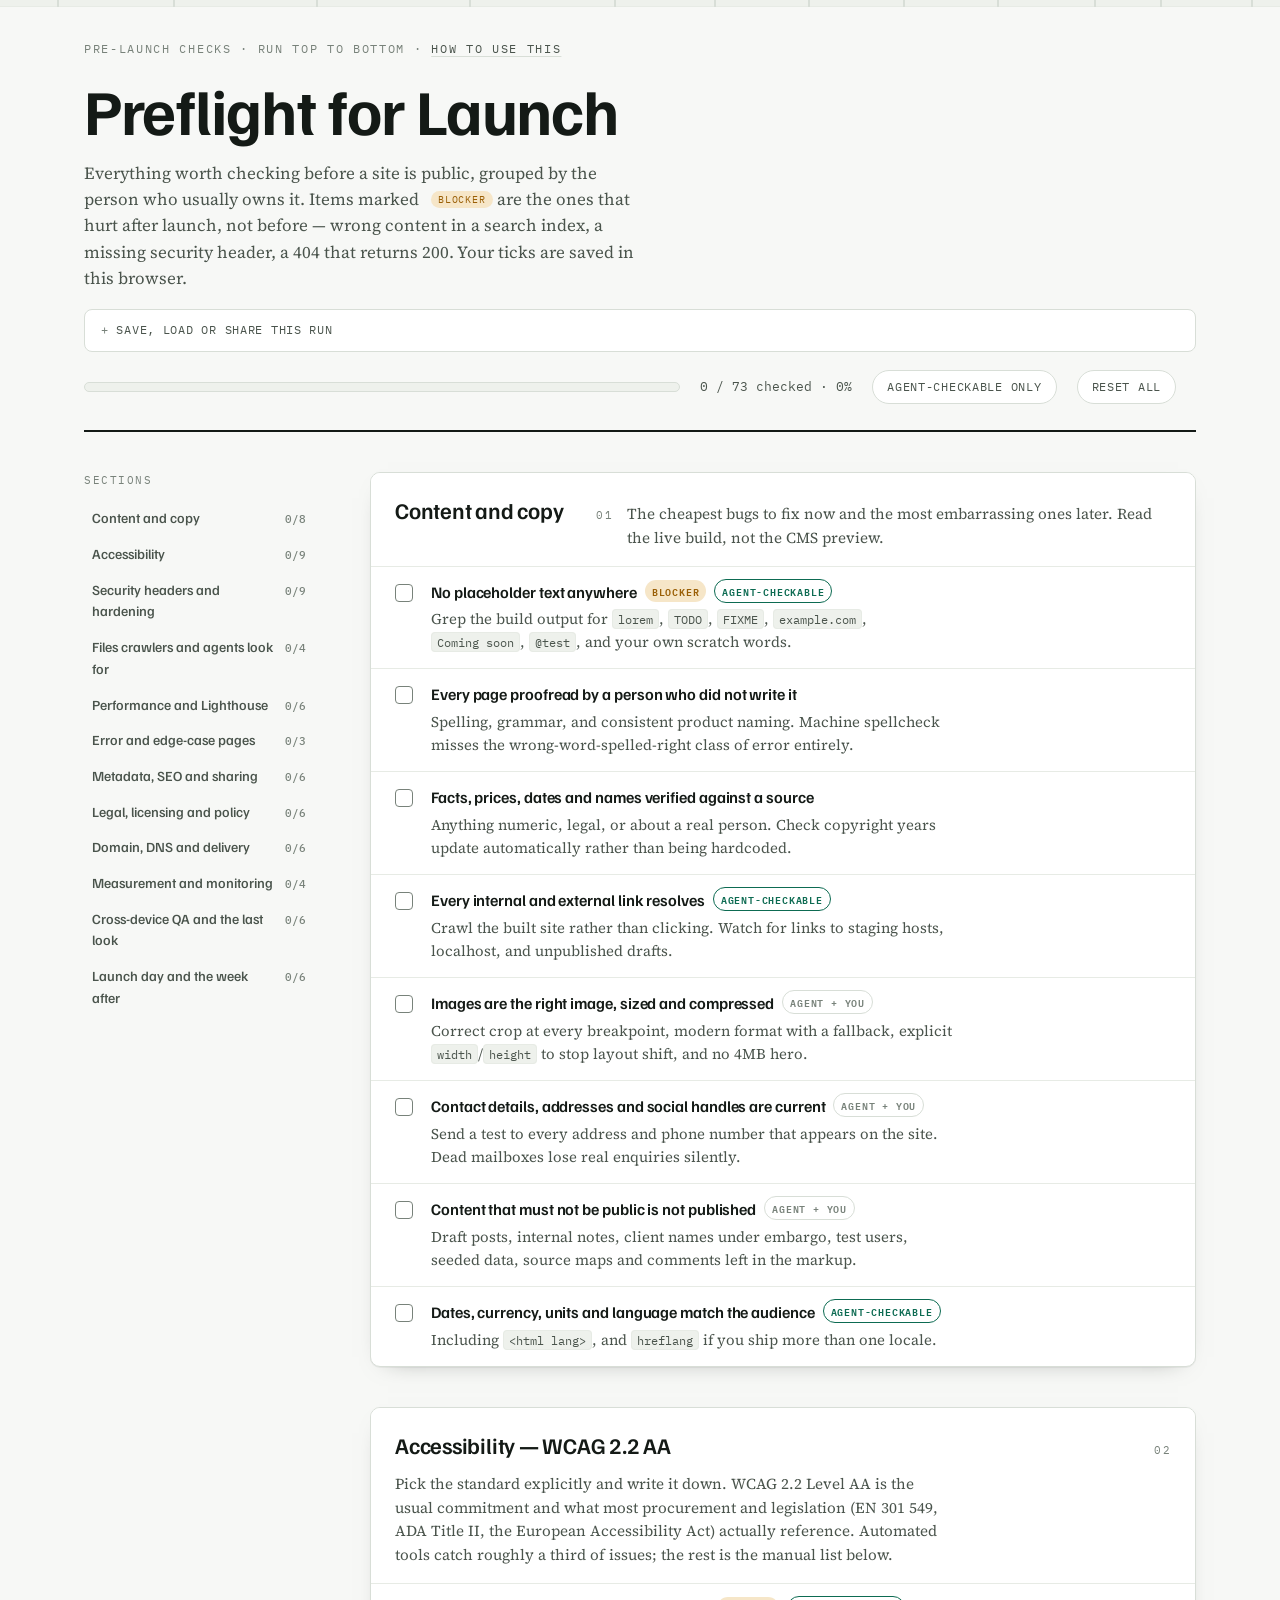
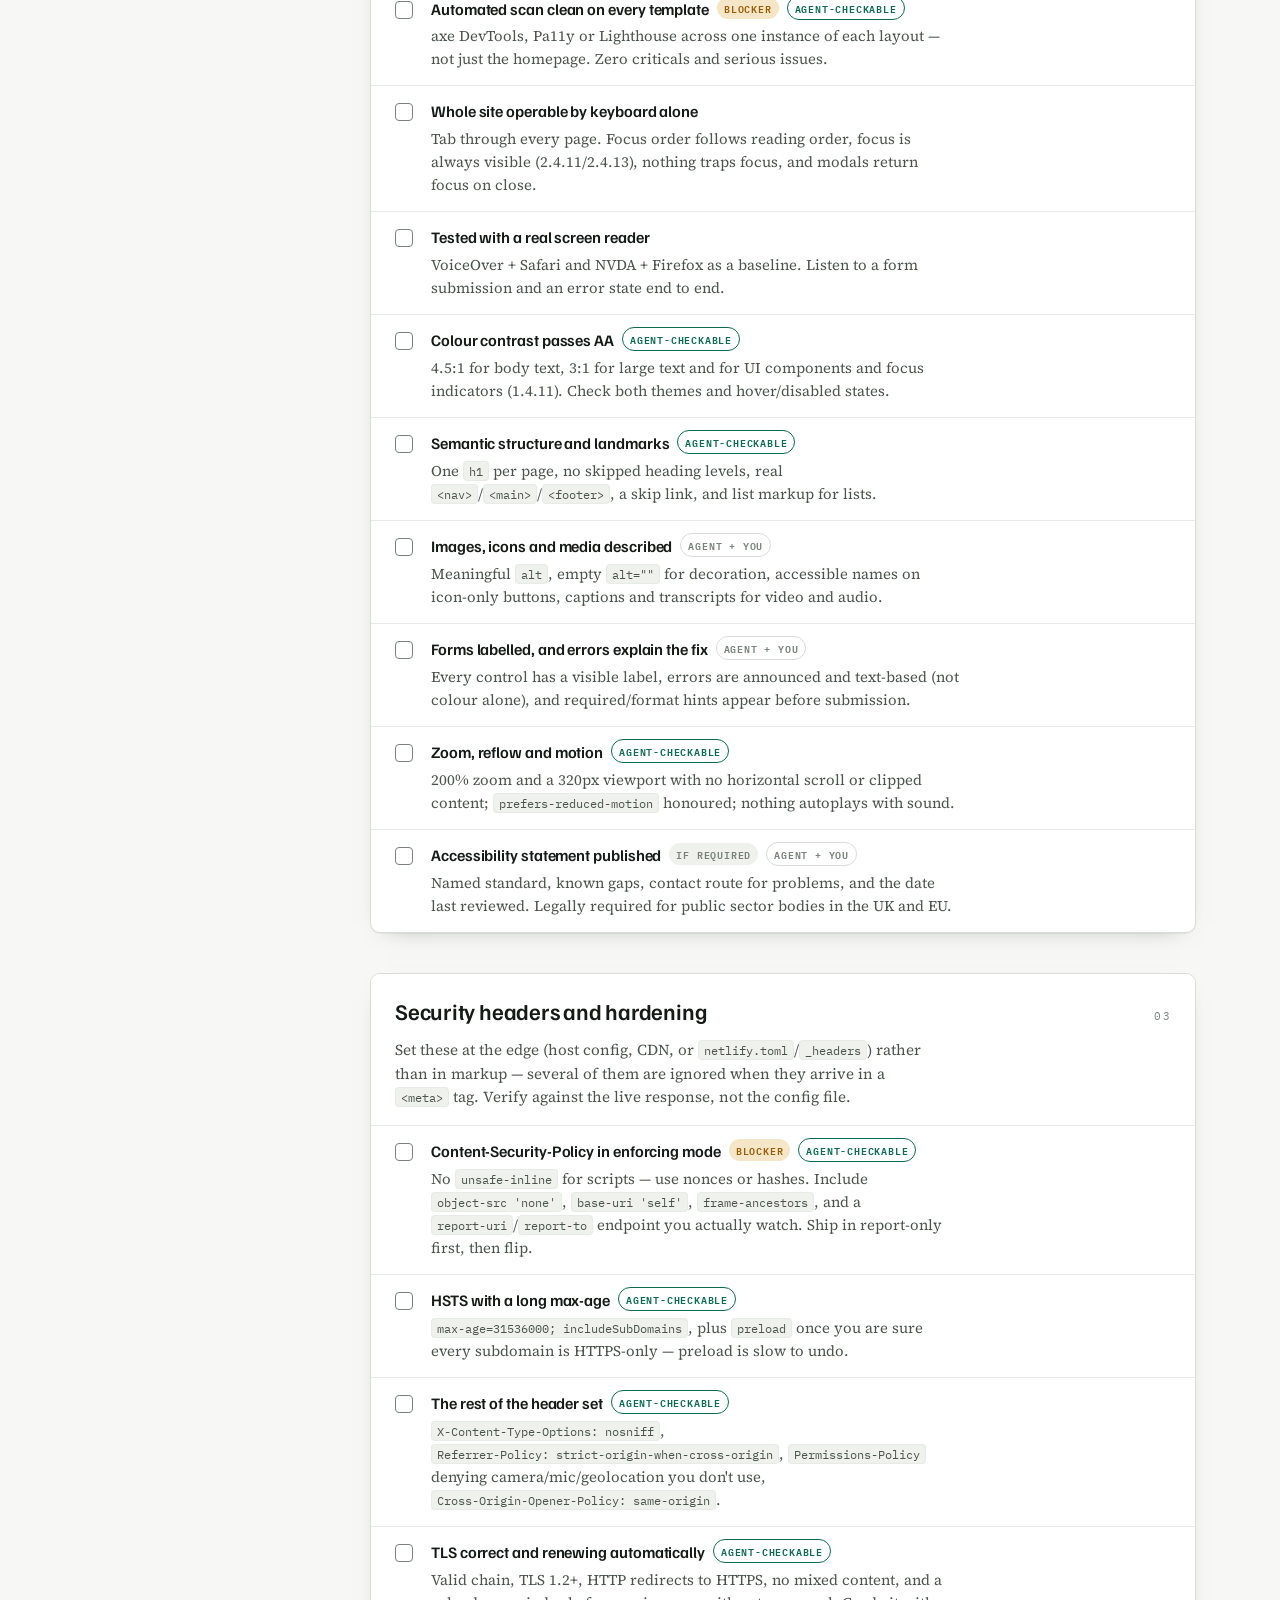
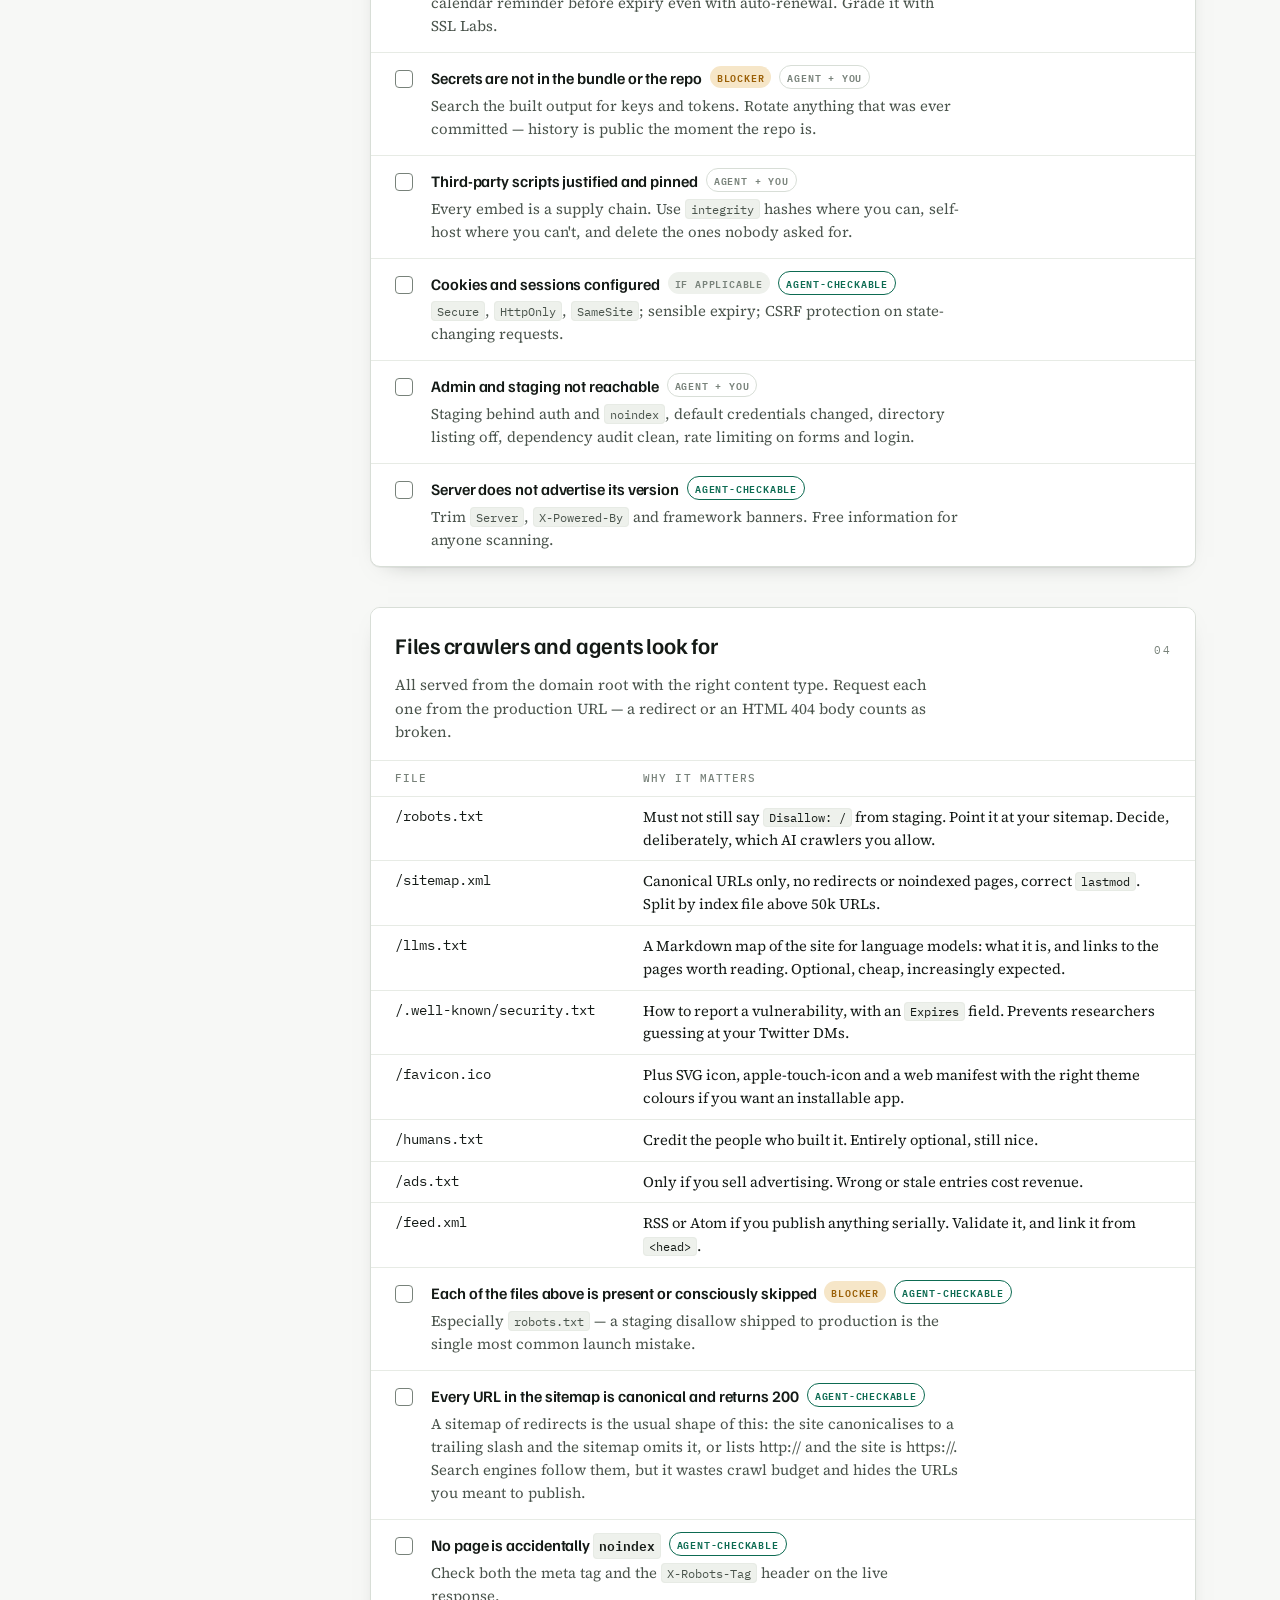
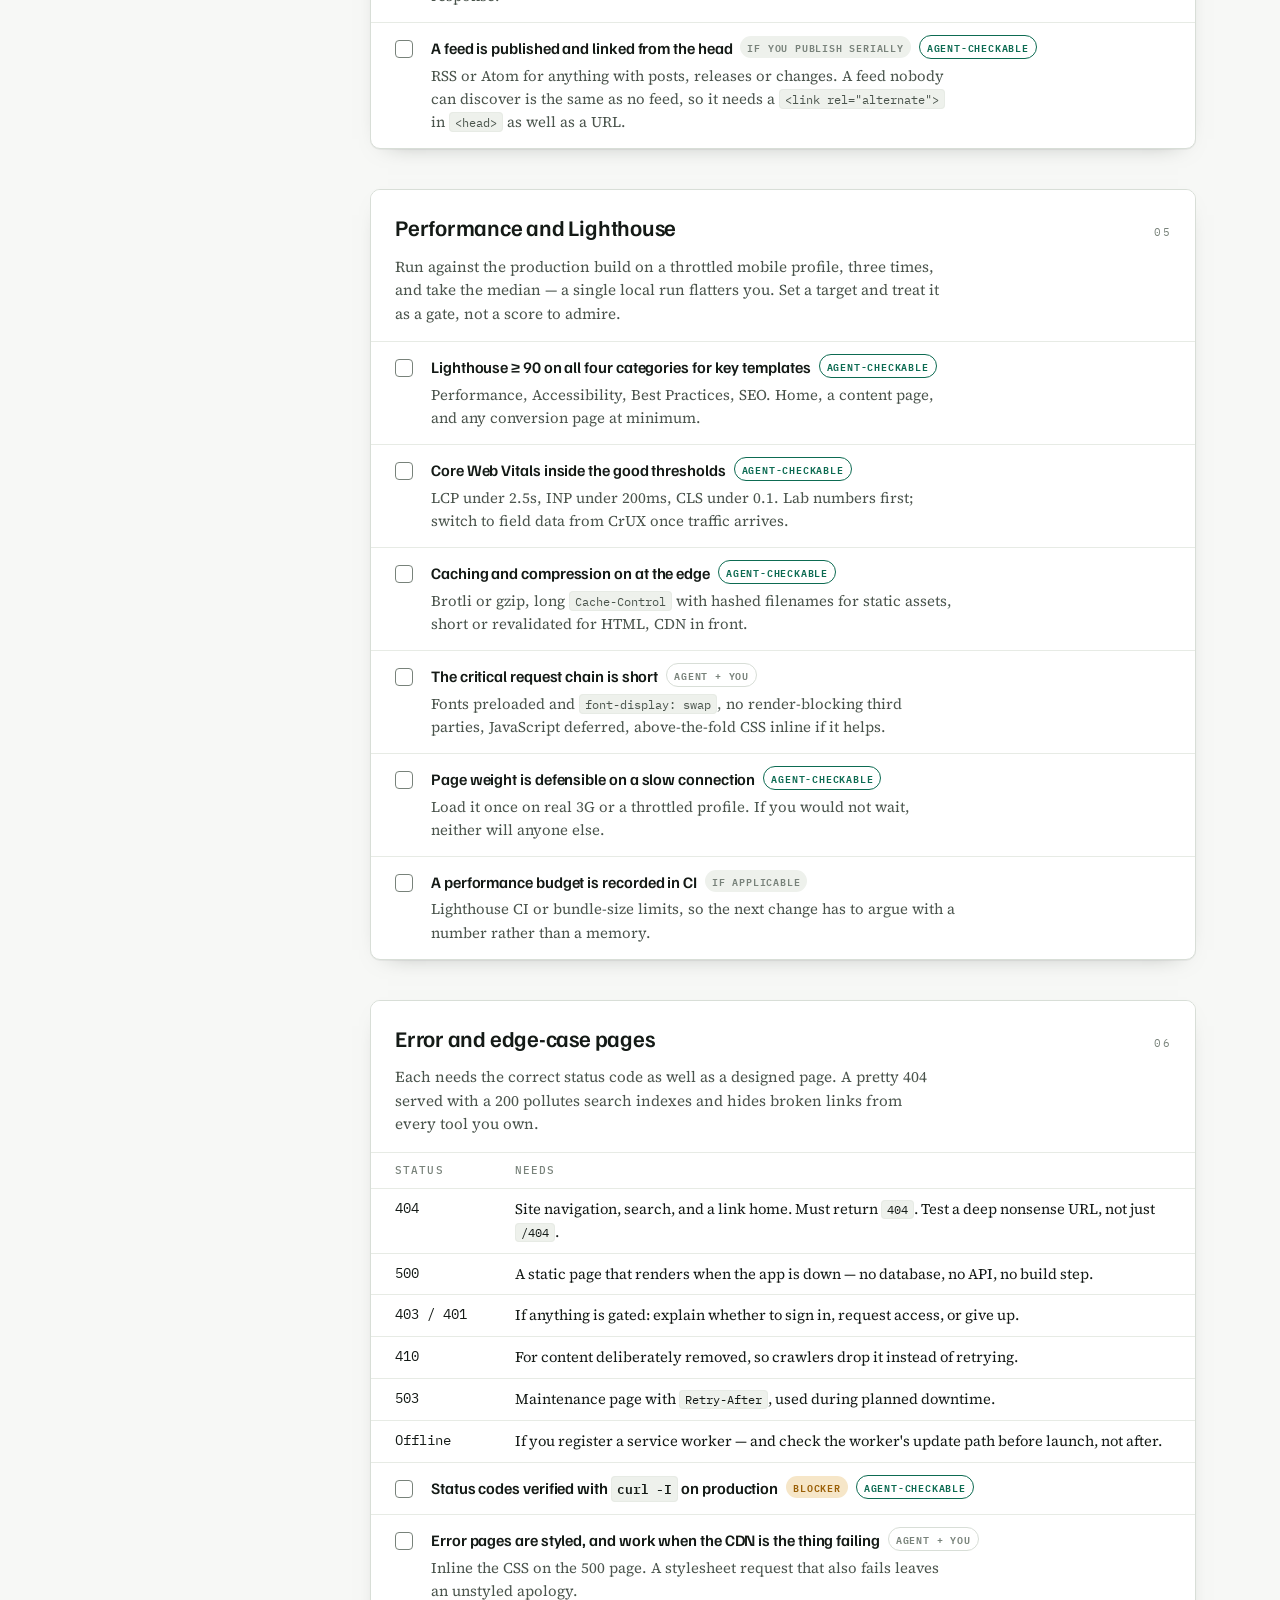
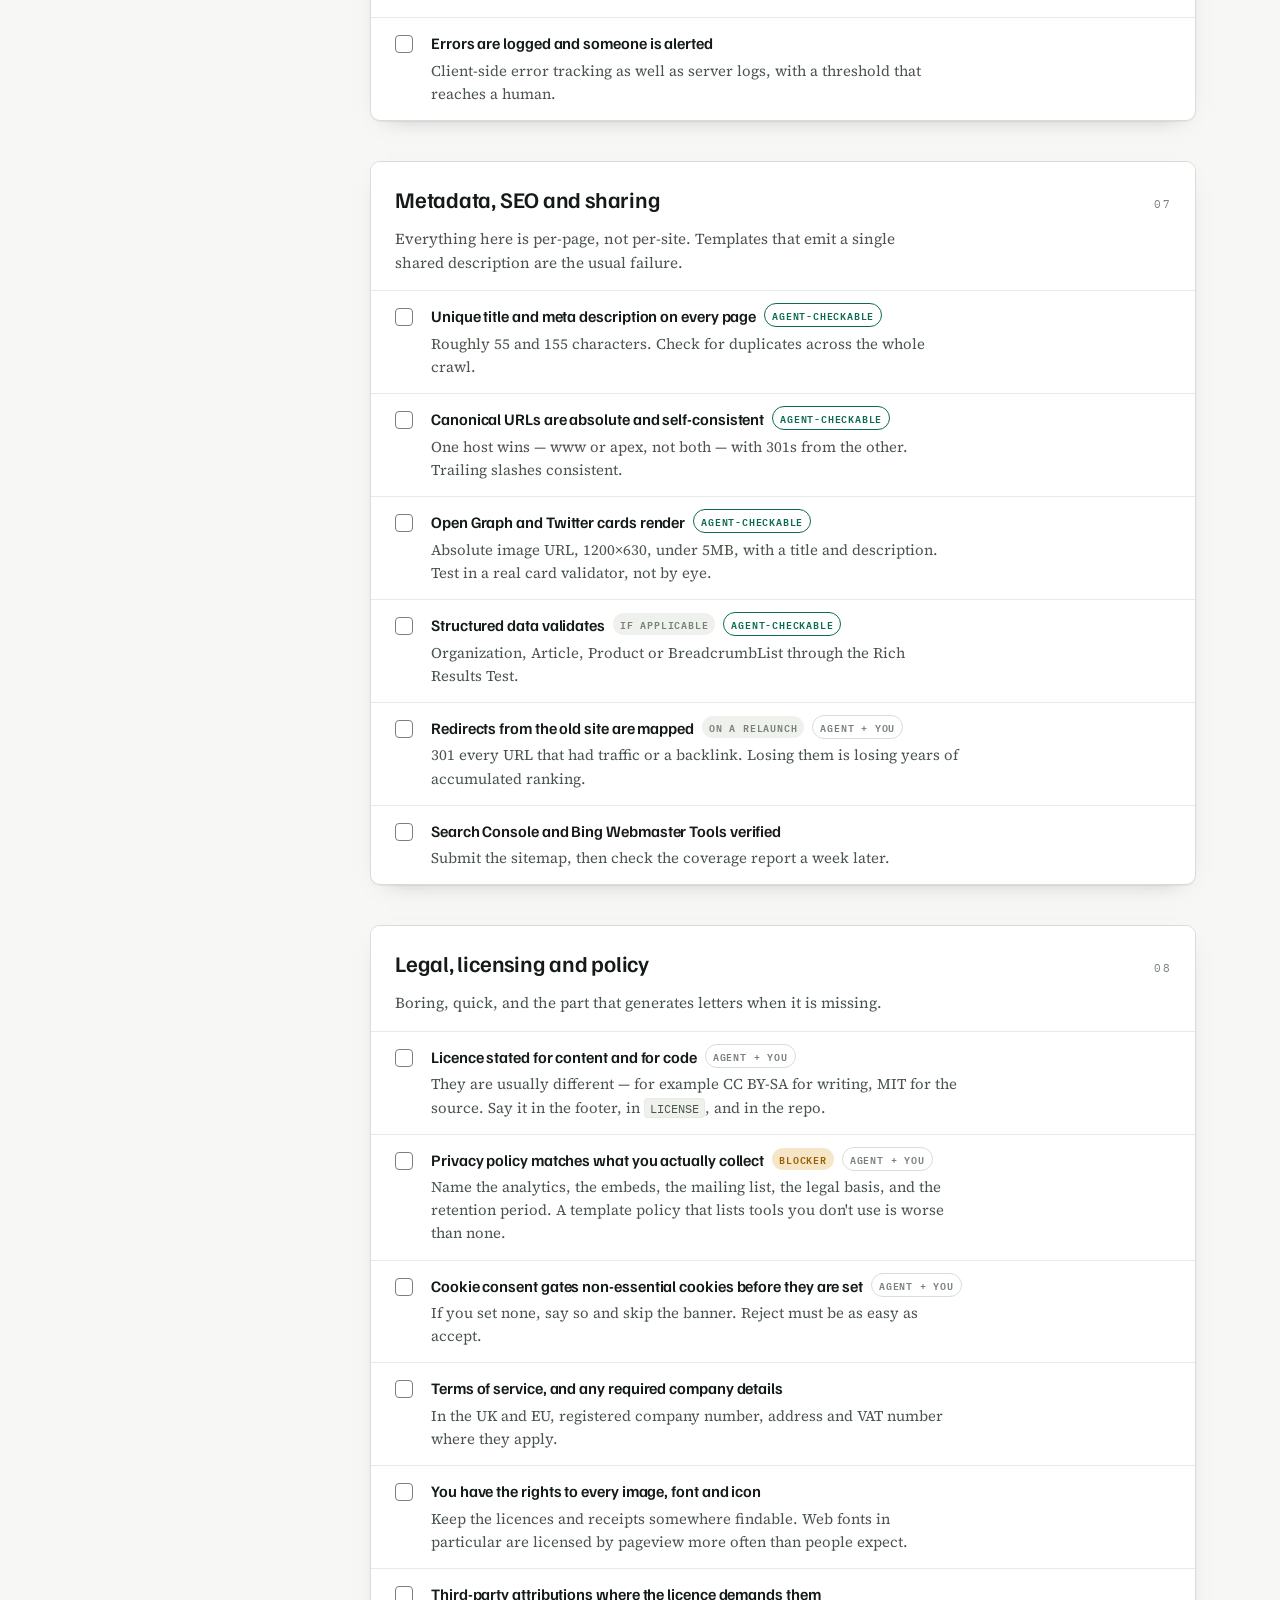
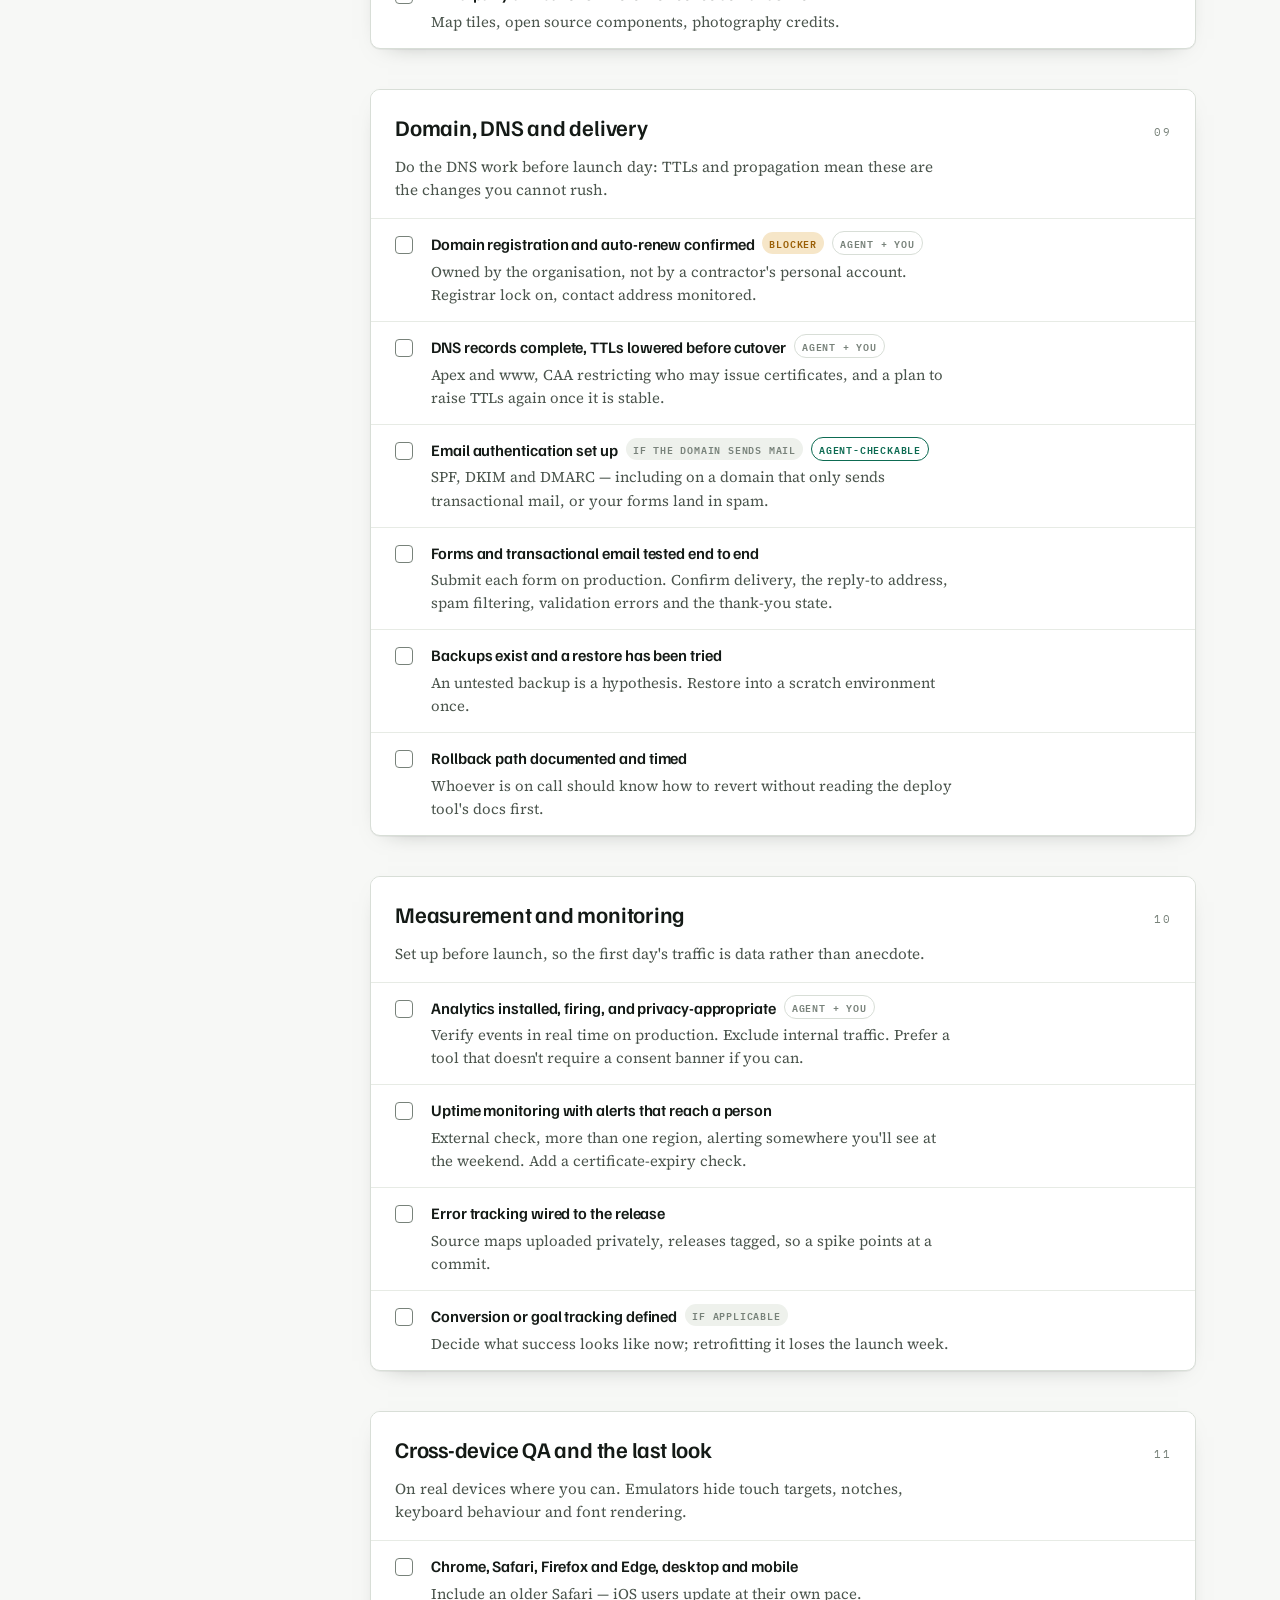
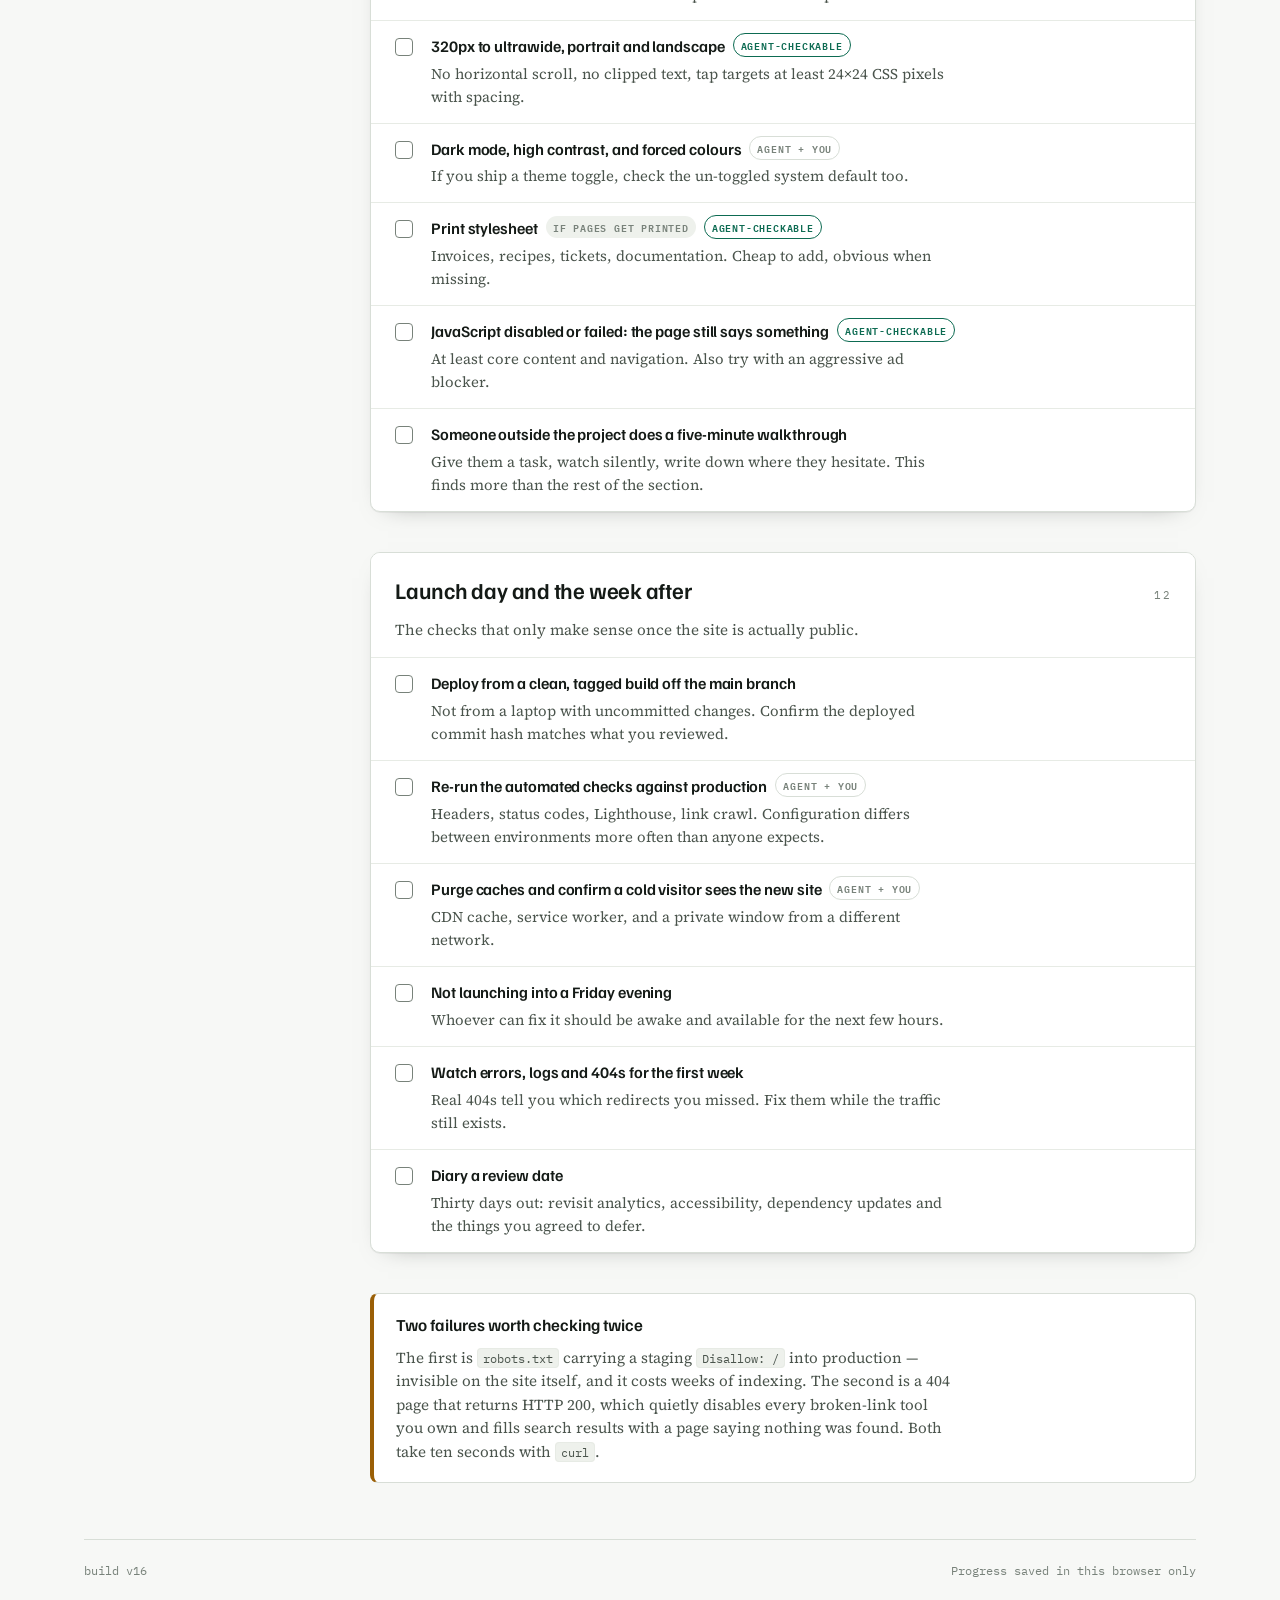
==== commit 7b10310d: "Open the prompt by naming the tool, and give an AI something to fetch The prompt for assistants that" ====
--- a/index.html
+++ b/index.html
@@ -95,7 +95,7 @@
   </div>
 
   <footer class="foot">
-    <span id="build">build v15</span>
+    <span id="build">build v16</span>
     <span>Progress saved in this browser only</span>
   </footer>
 </div>
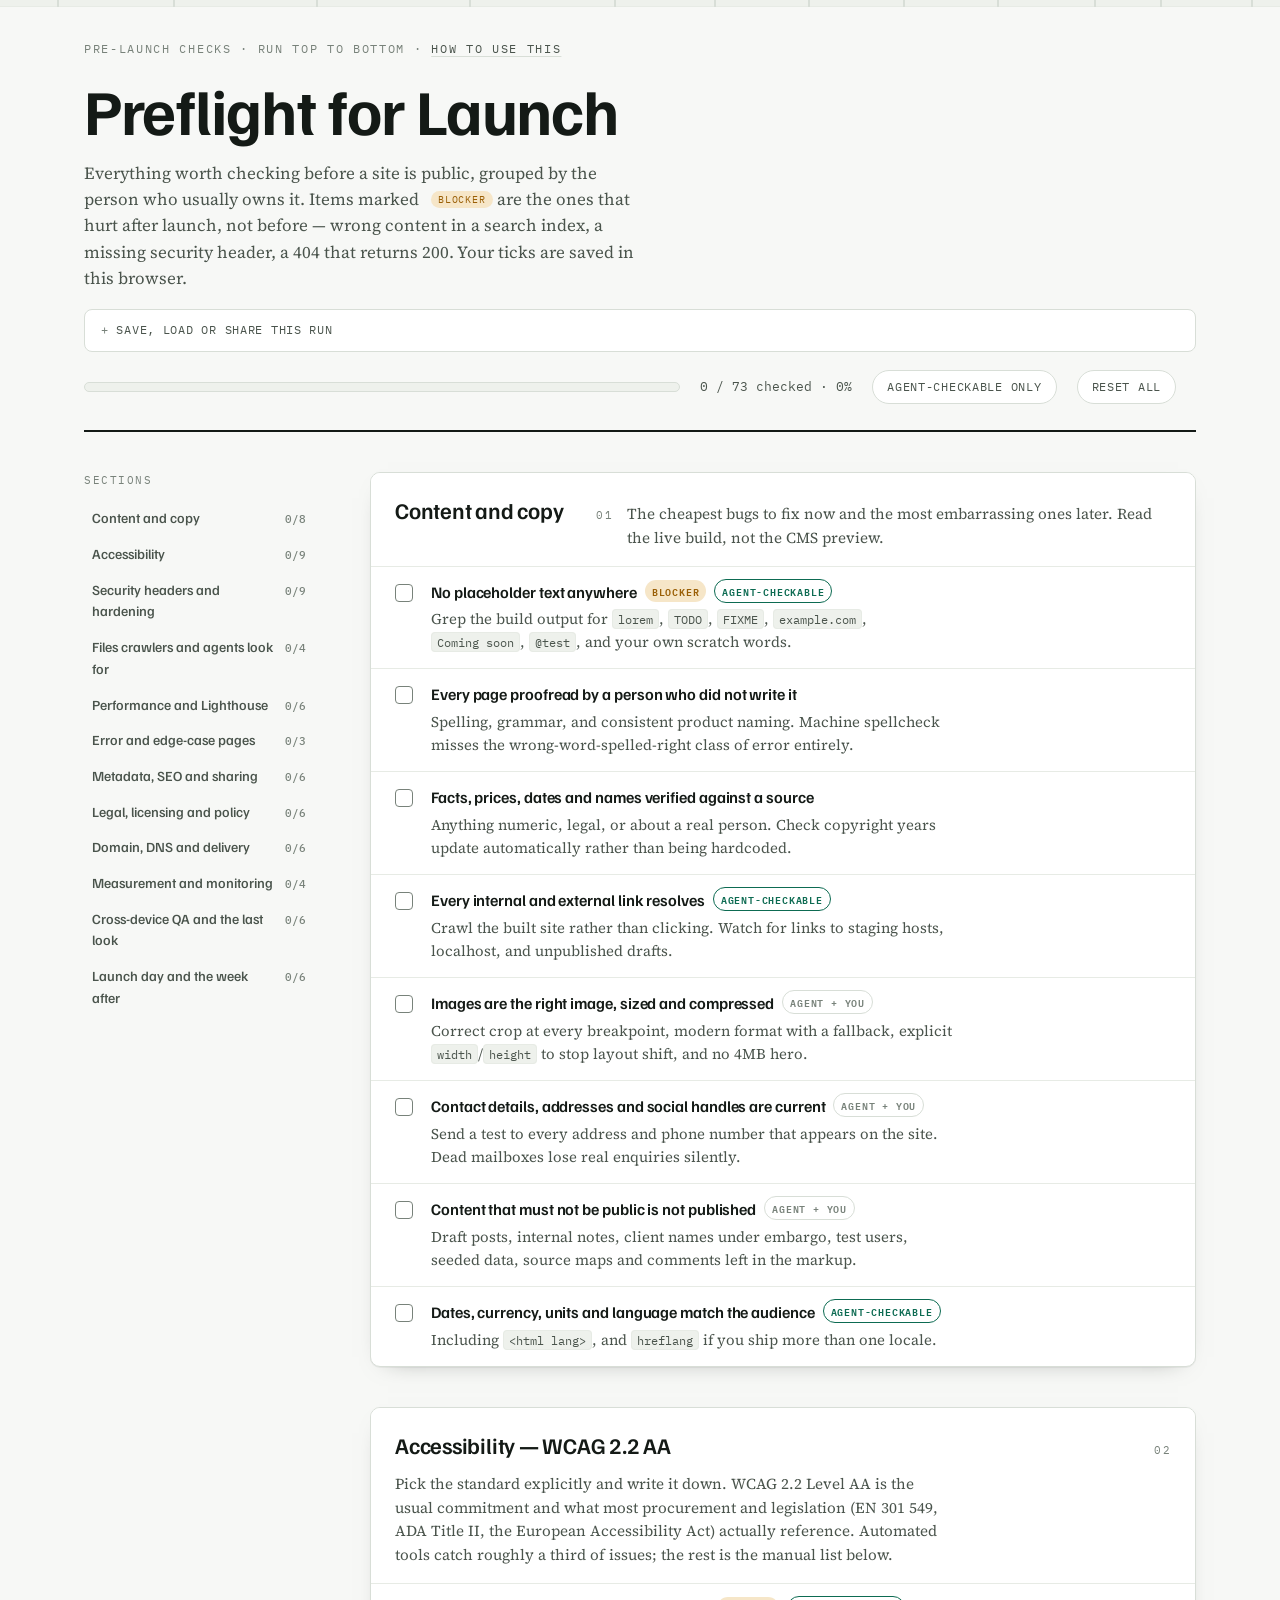
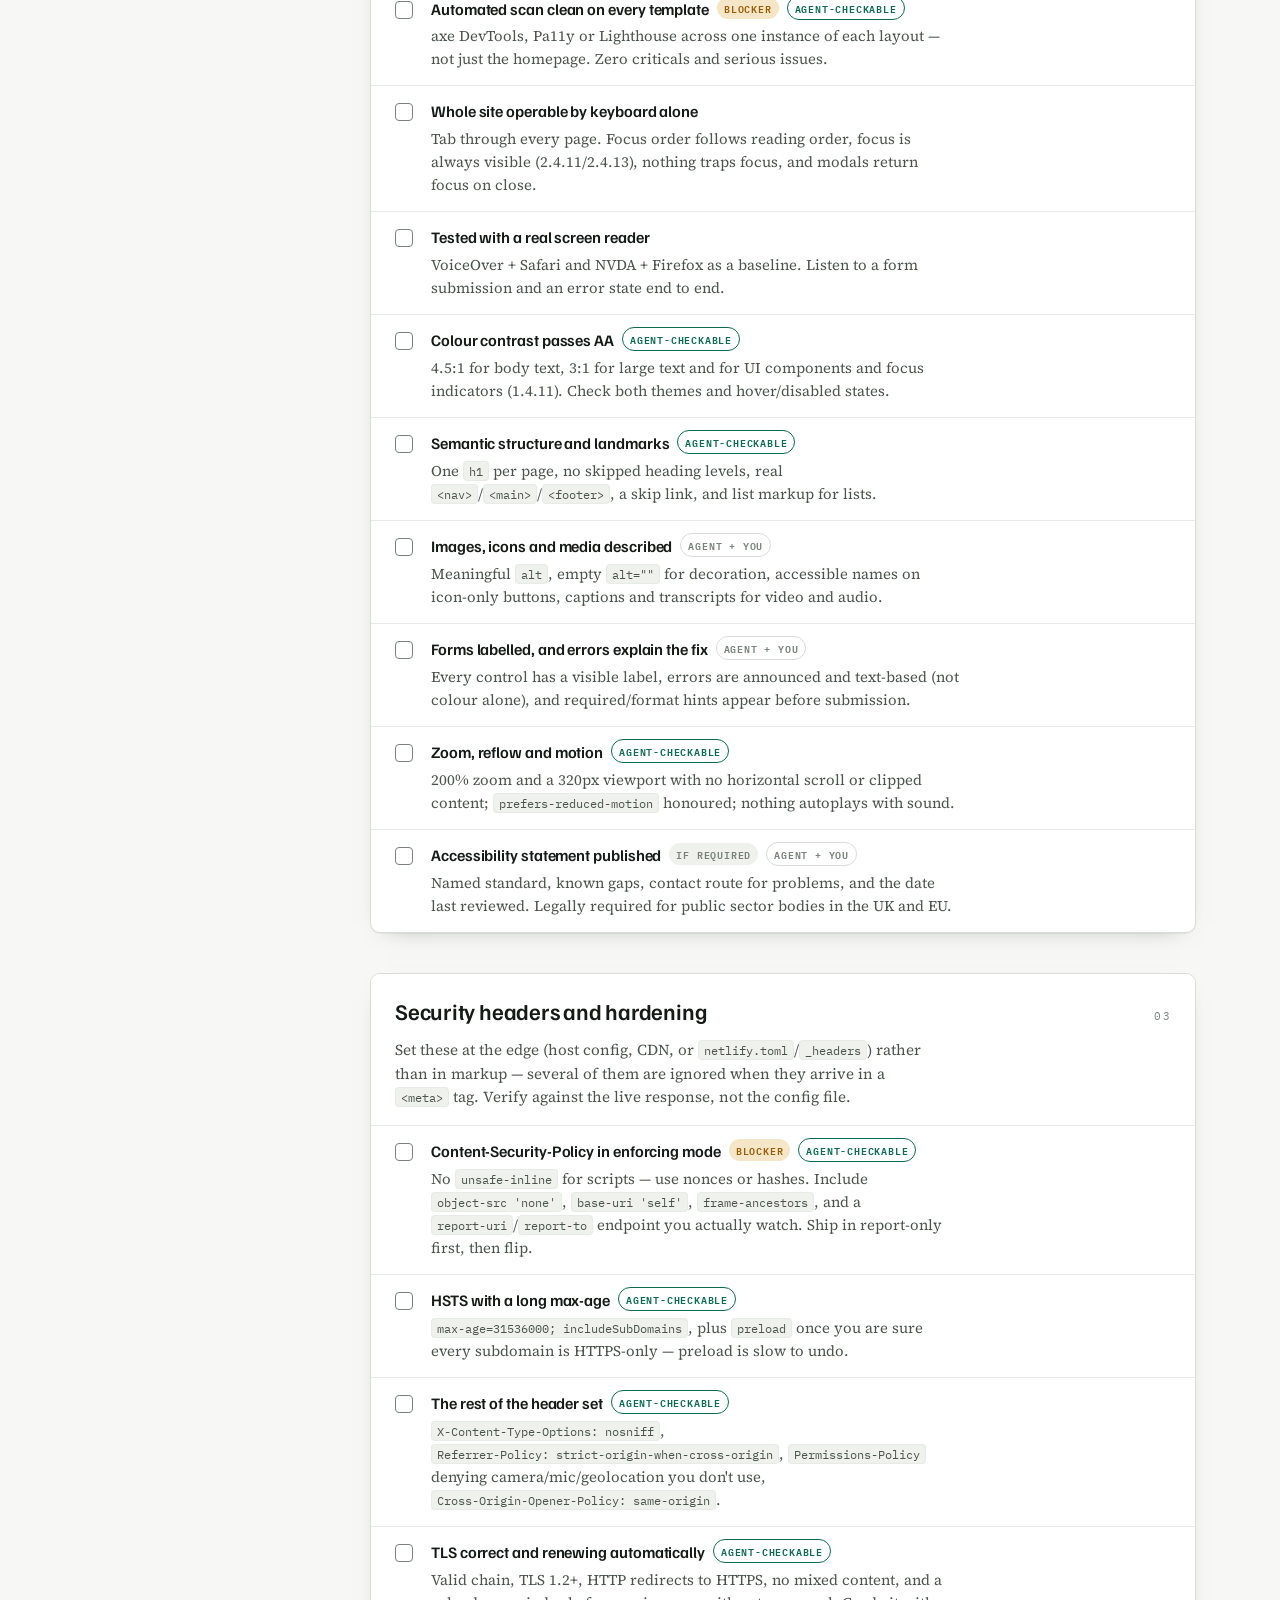
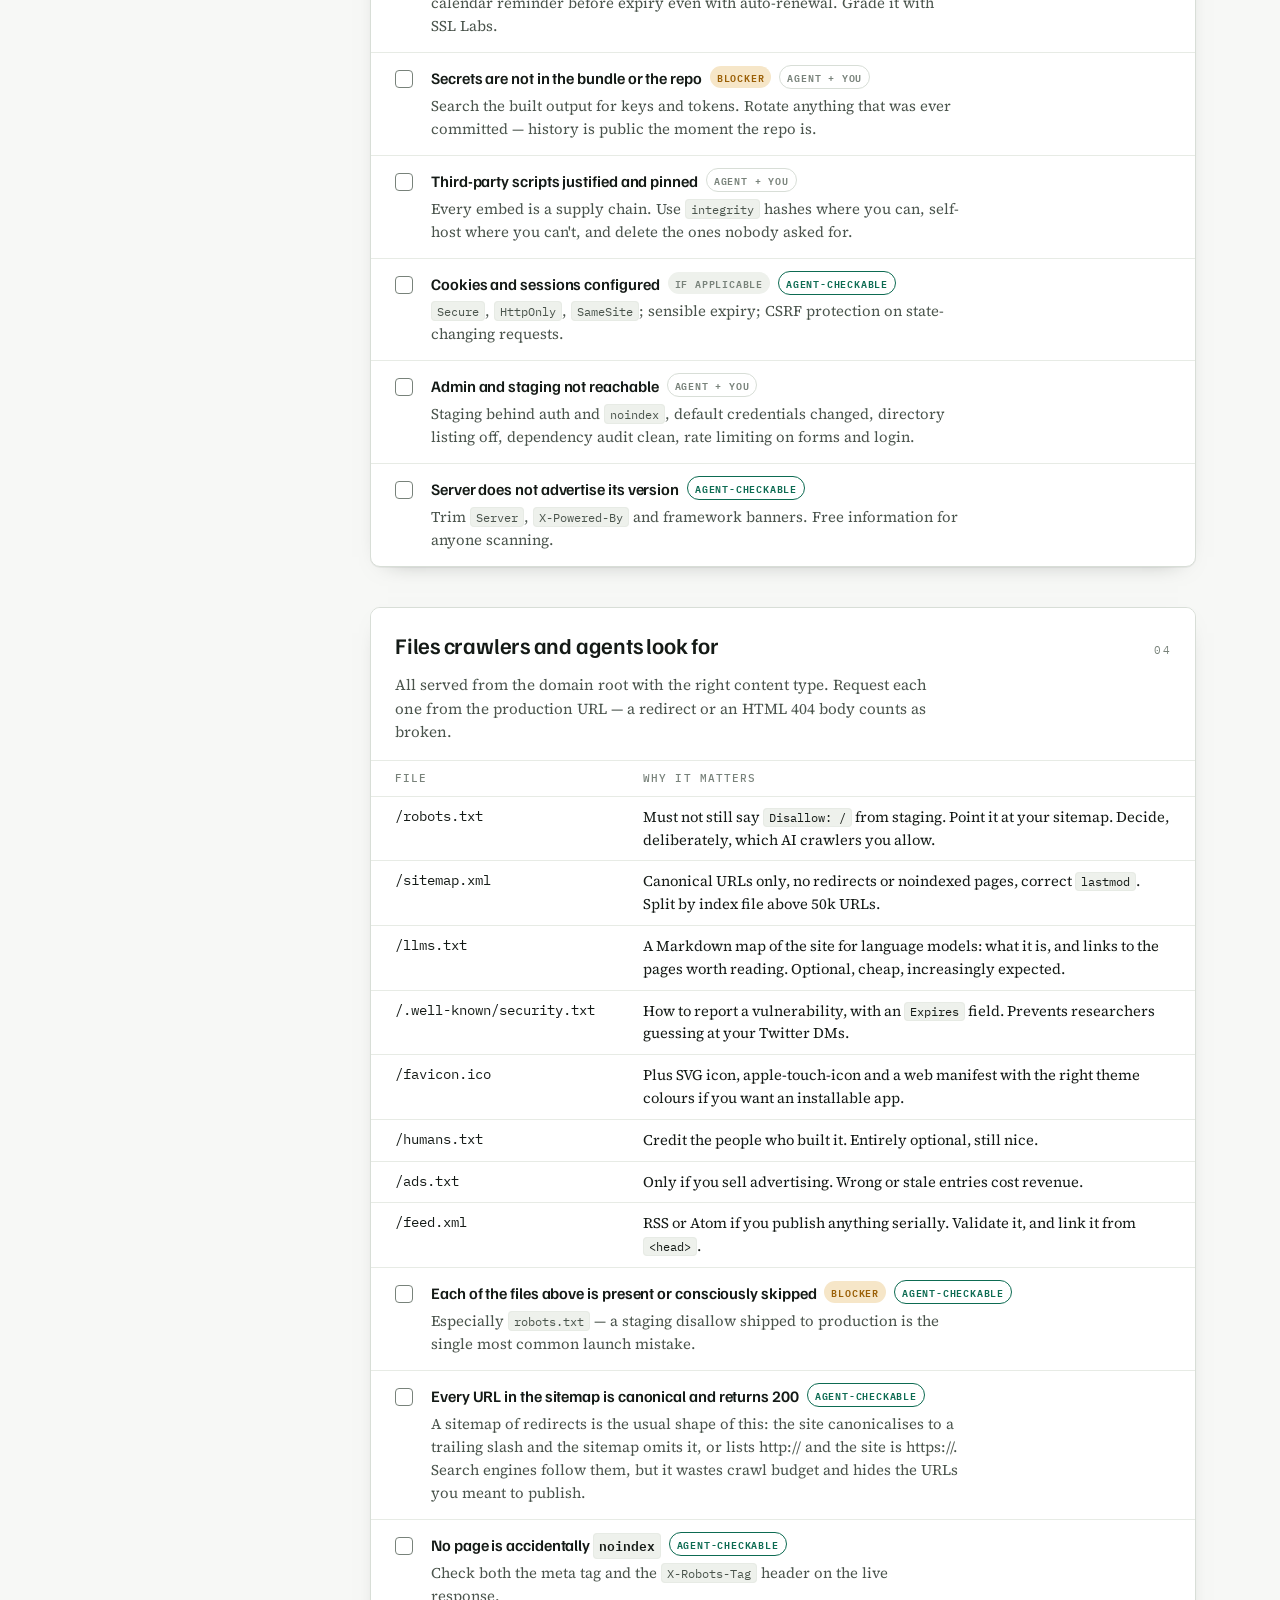
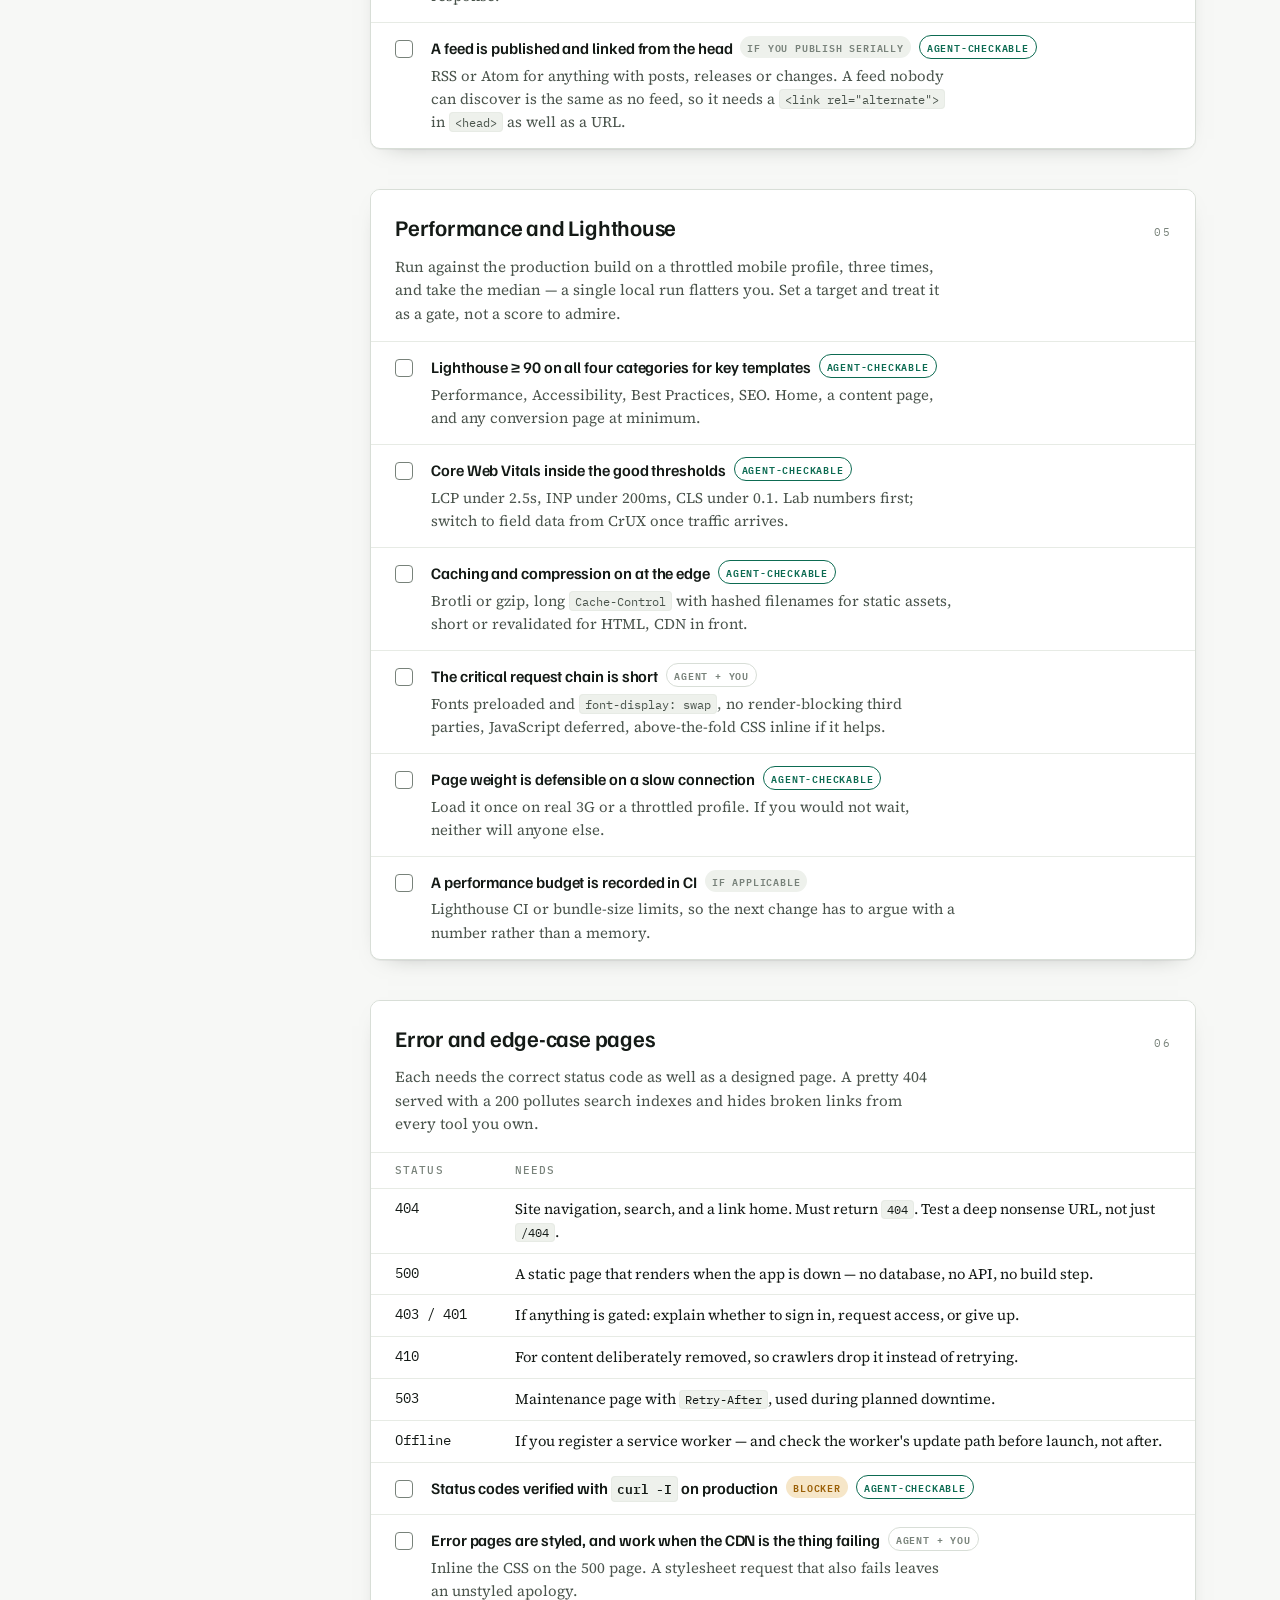
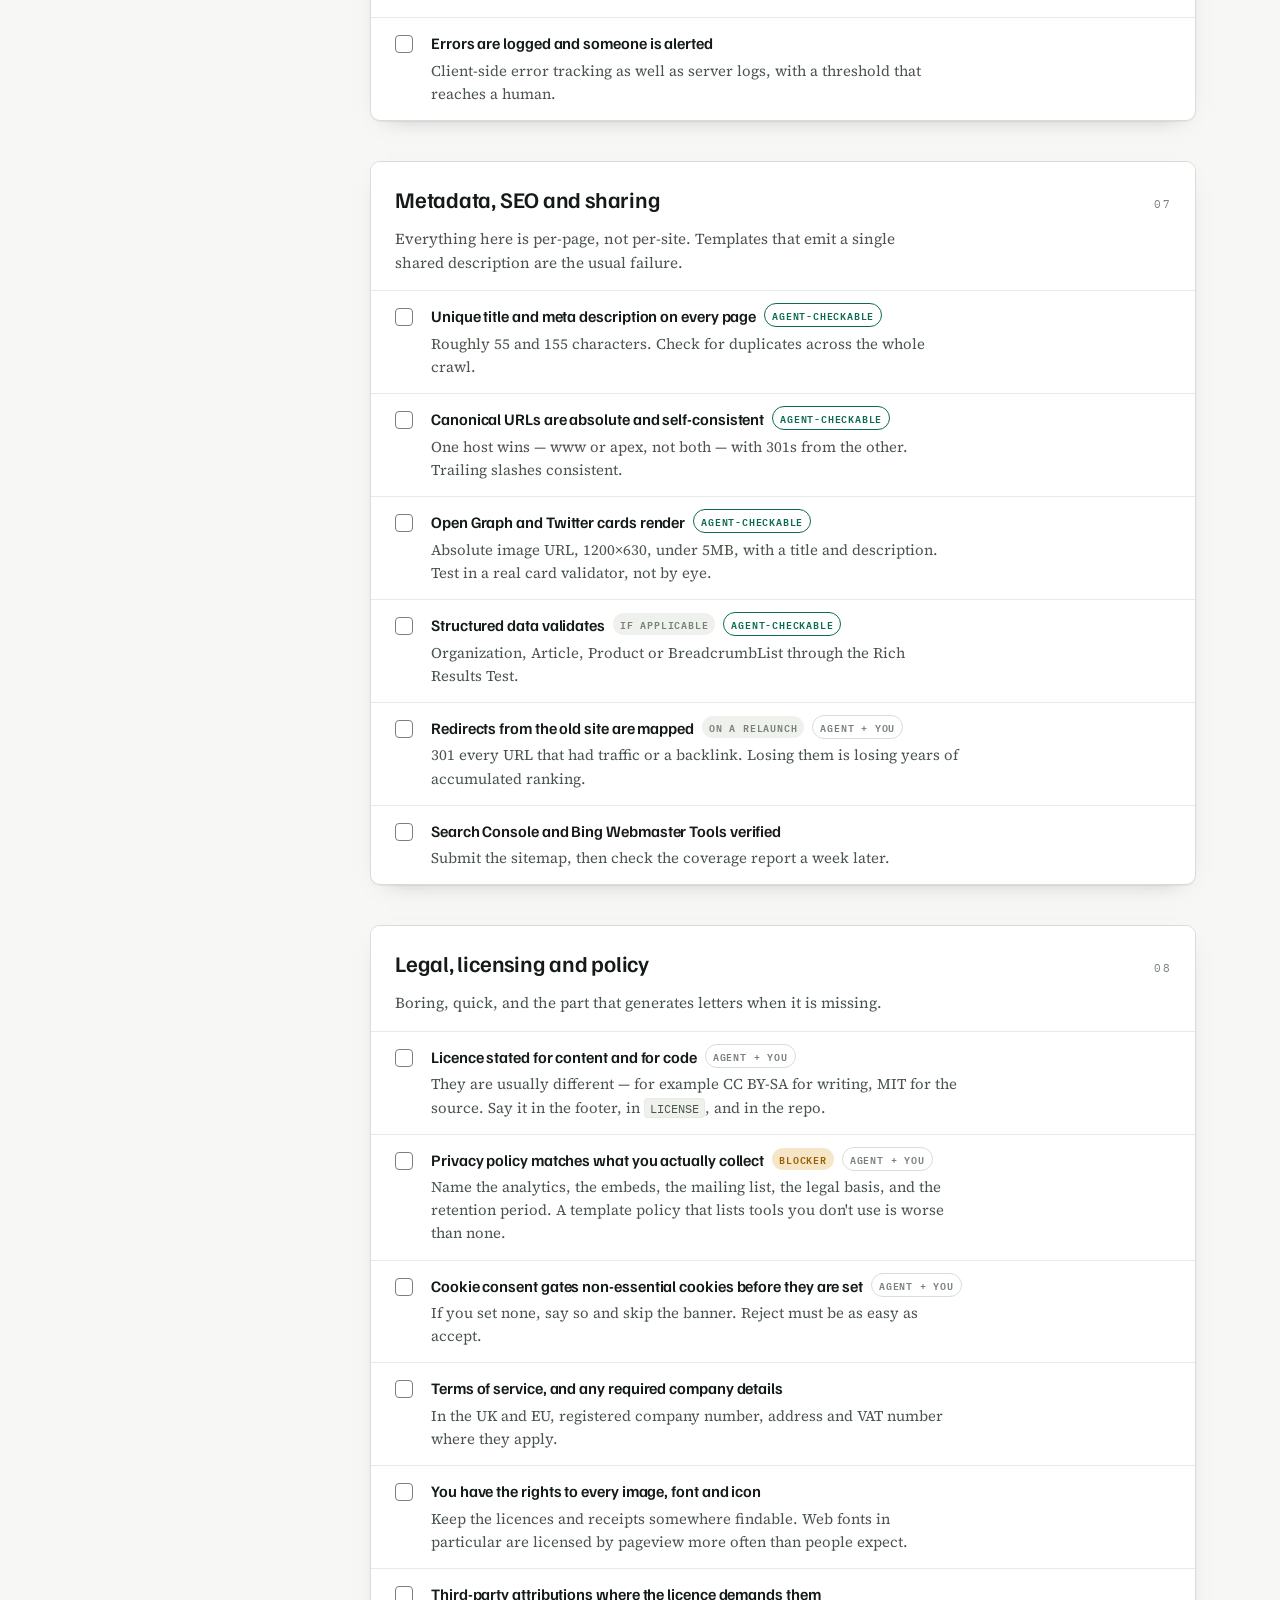
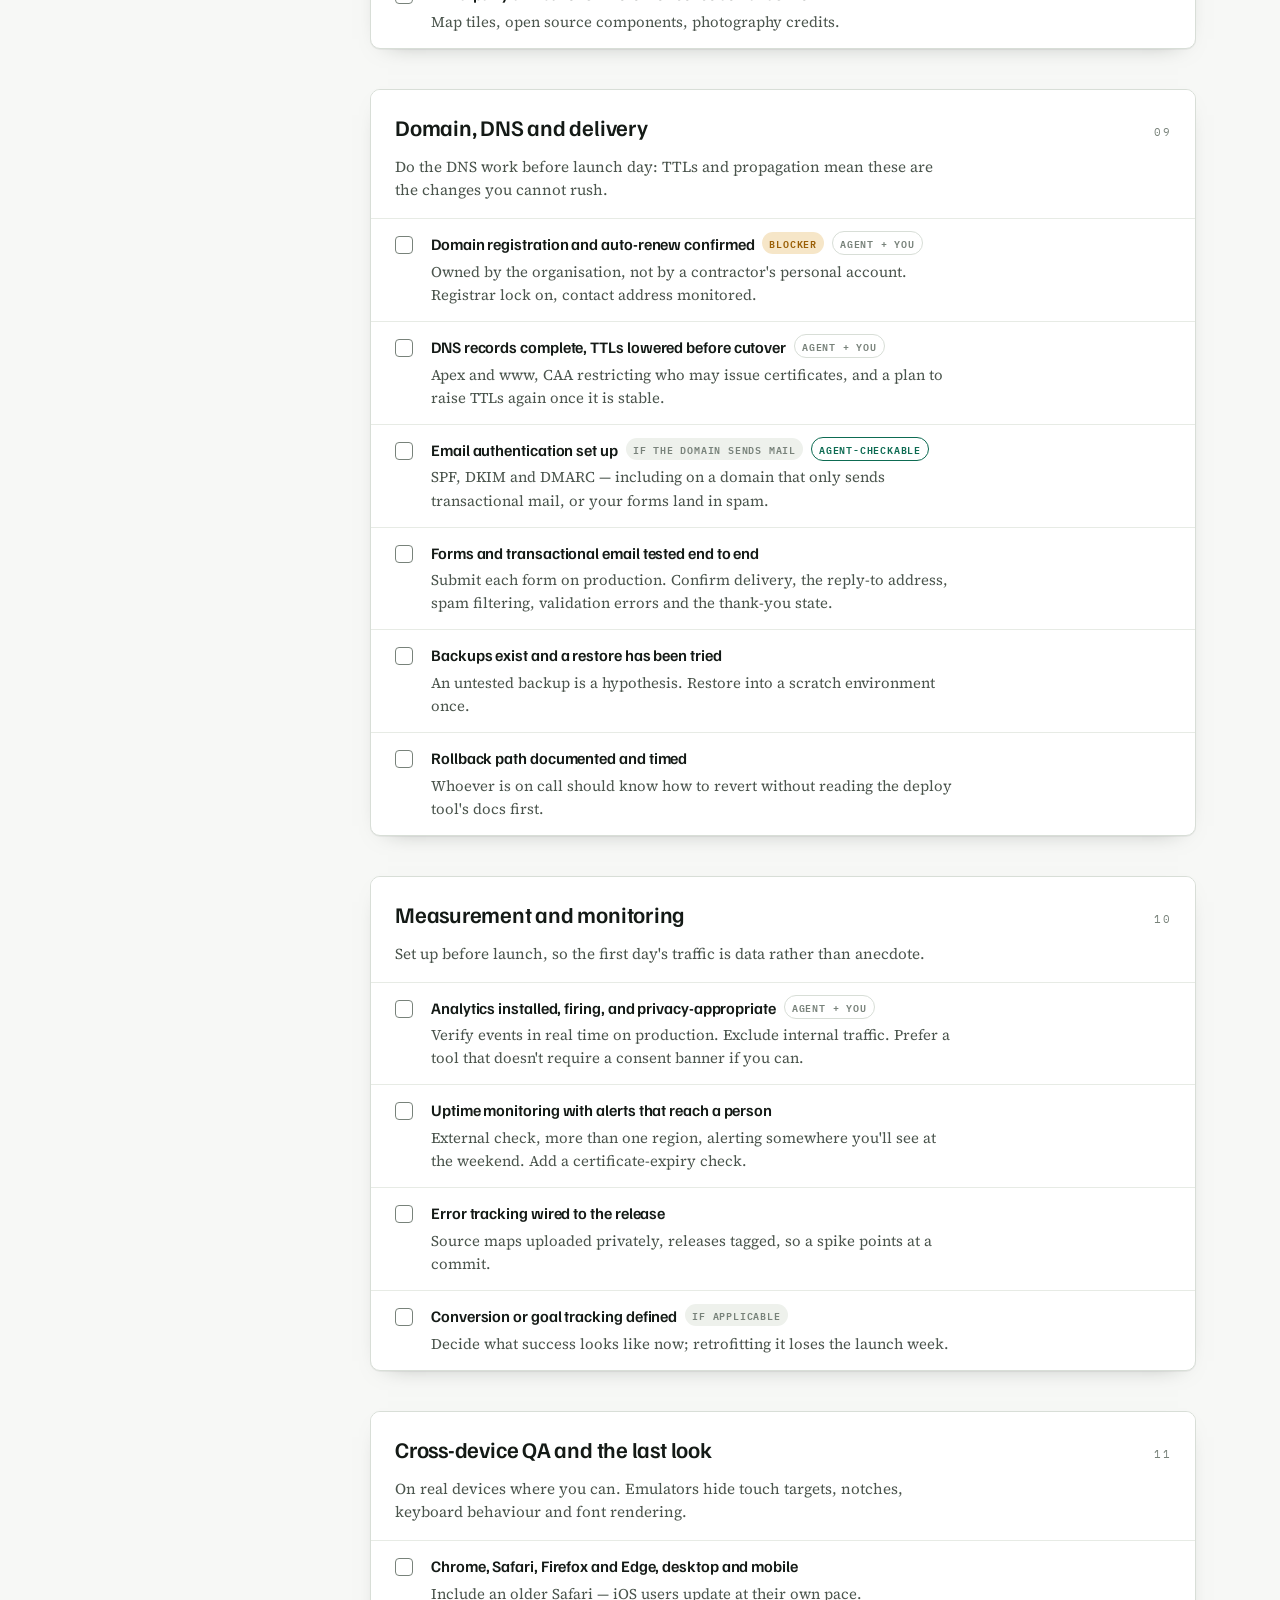
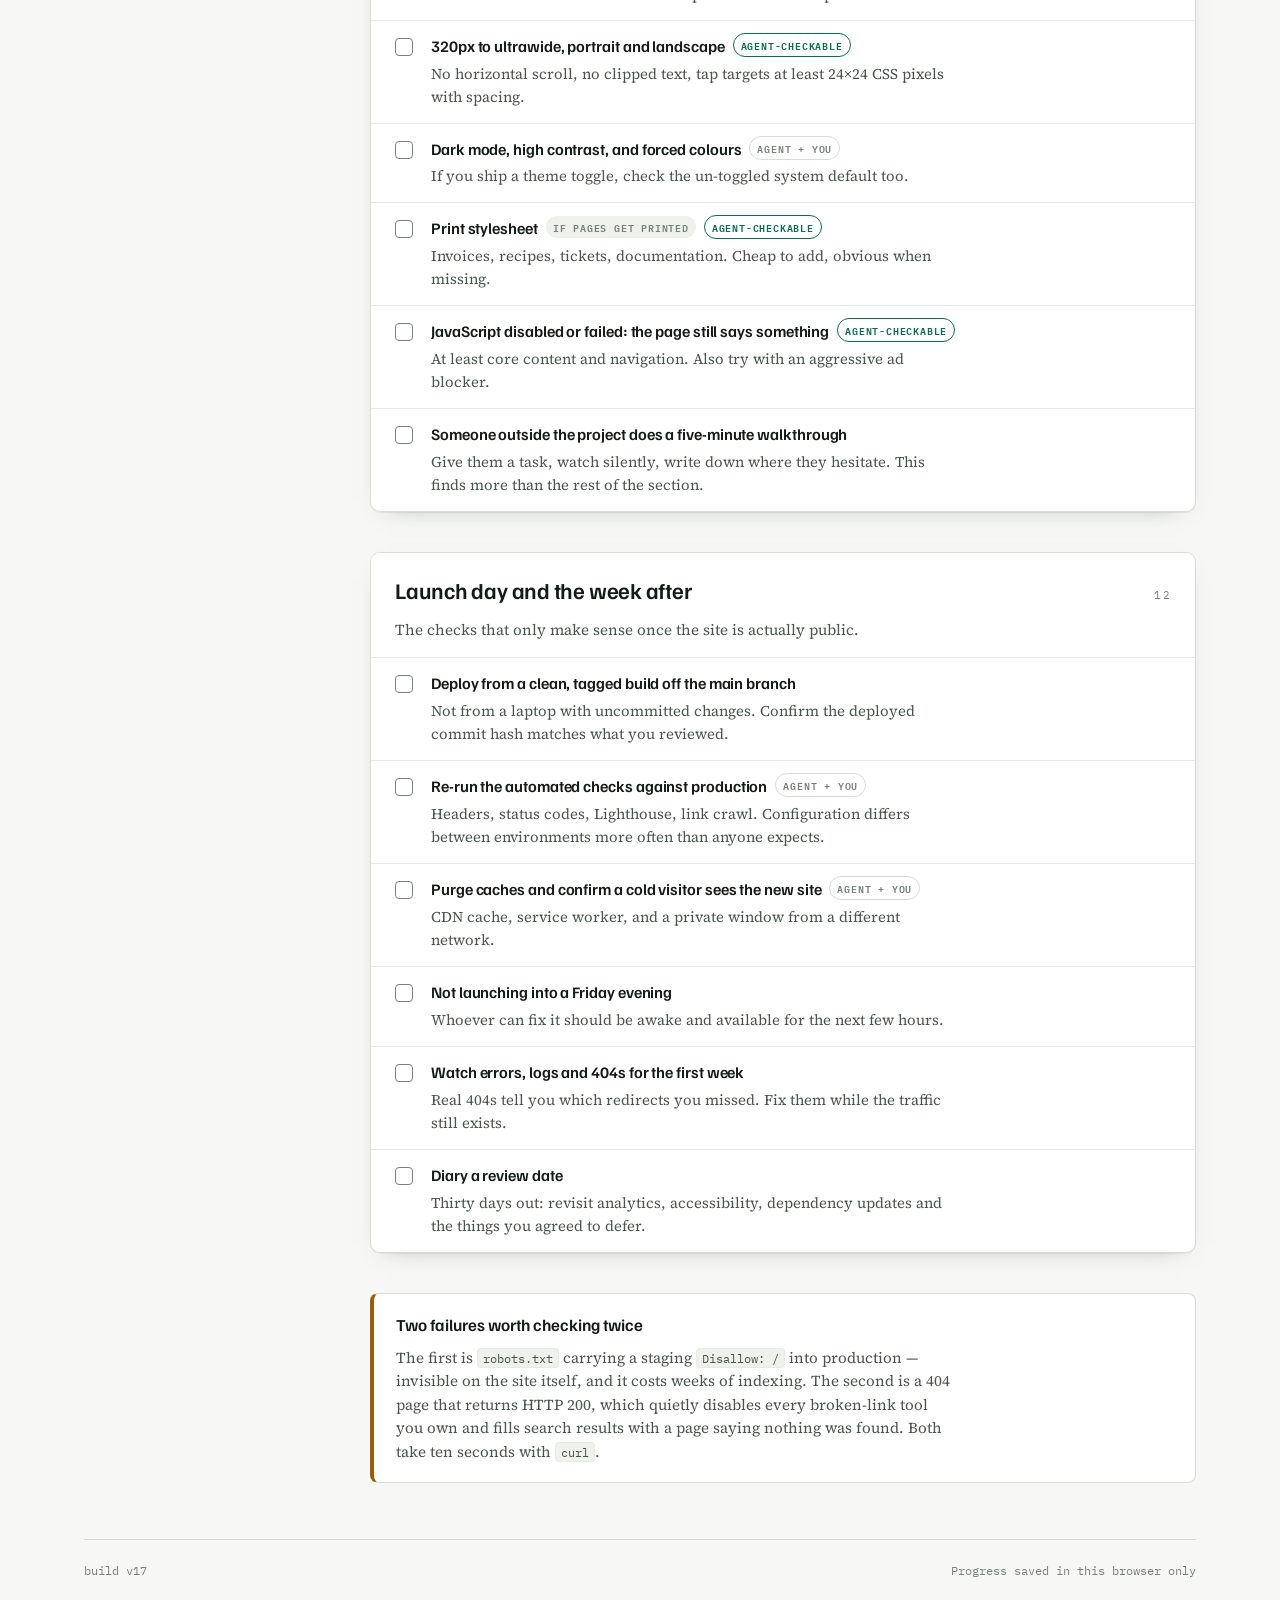
==== commit 0356af4a: "Fit the Claude flow to what it actually does A real run in Claude Desktop showed it opens the checkl" ====
--- a/index.html
+++ b/index.html
@@ -95,7 +95,7 @@
   </div>
 
   <footer class="foot">
-    <span id="build">build v16</span>
+    <span id="build">build v17</span>
     <span>Progress saved in this browser only</span>
   </footer>
 </div>
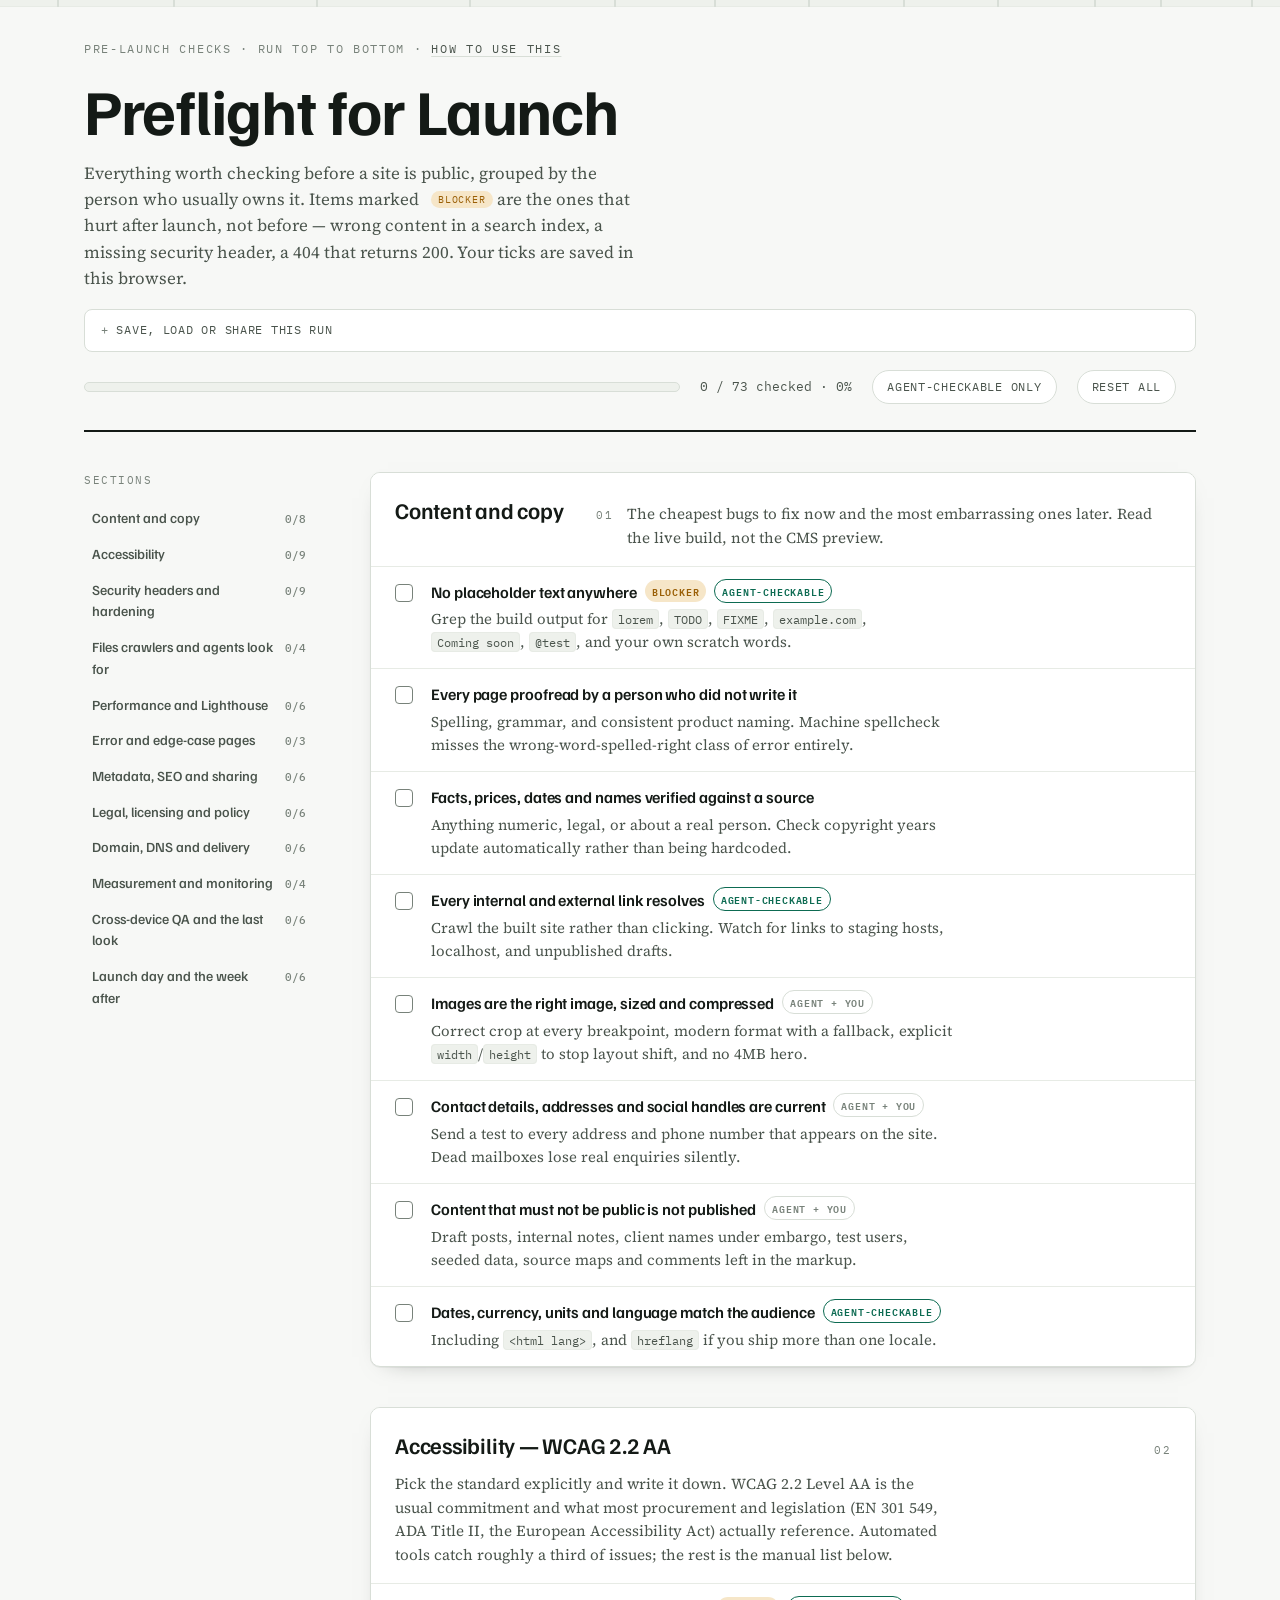
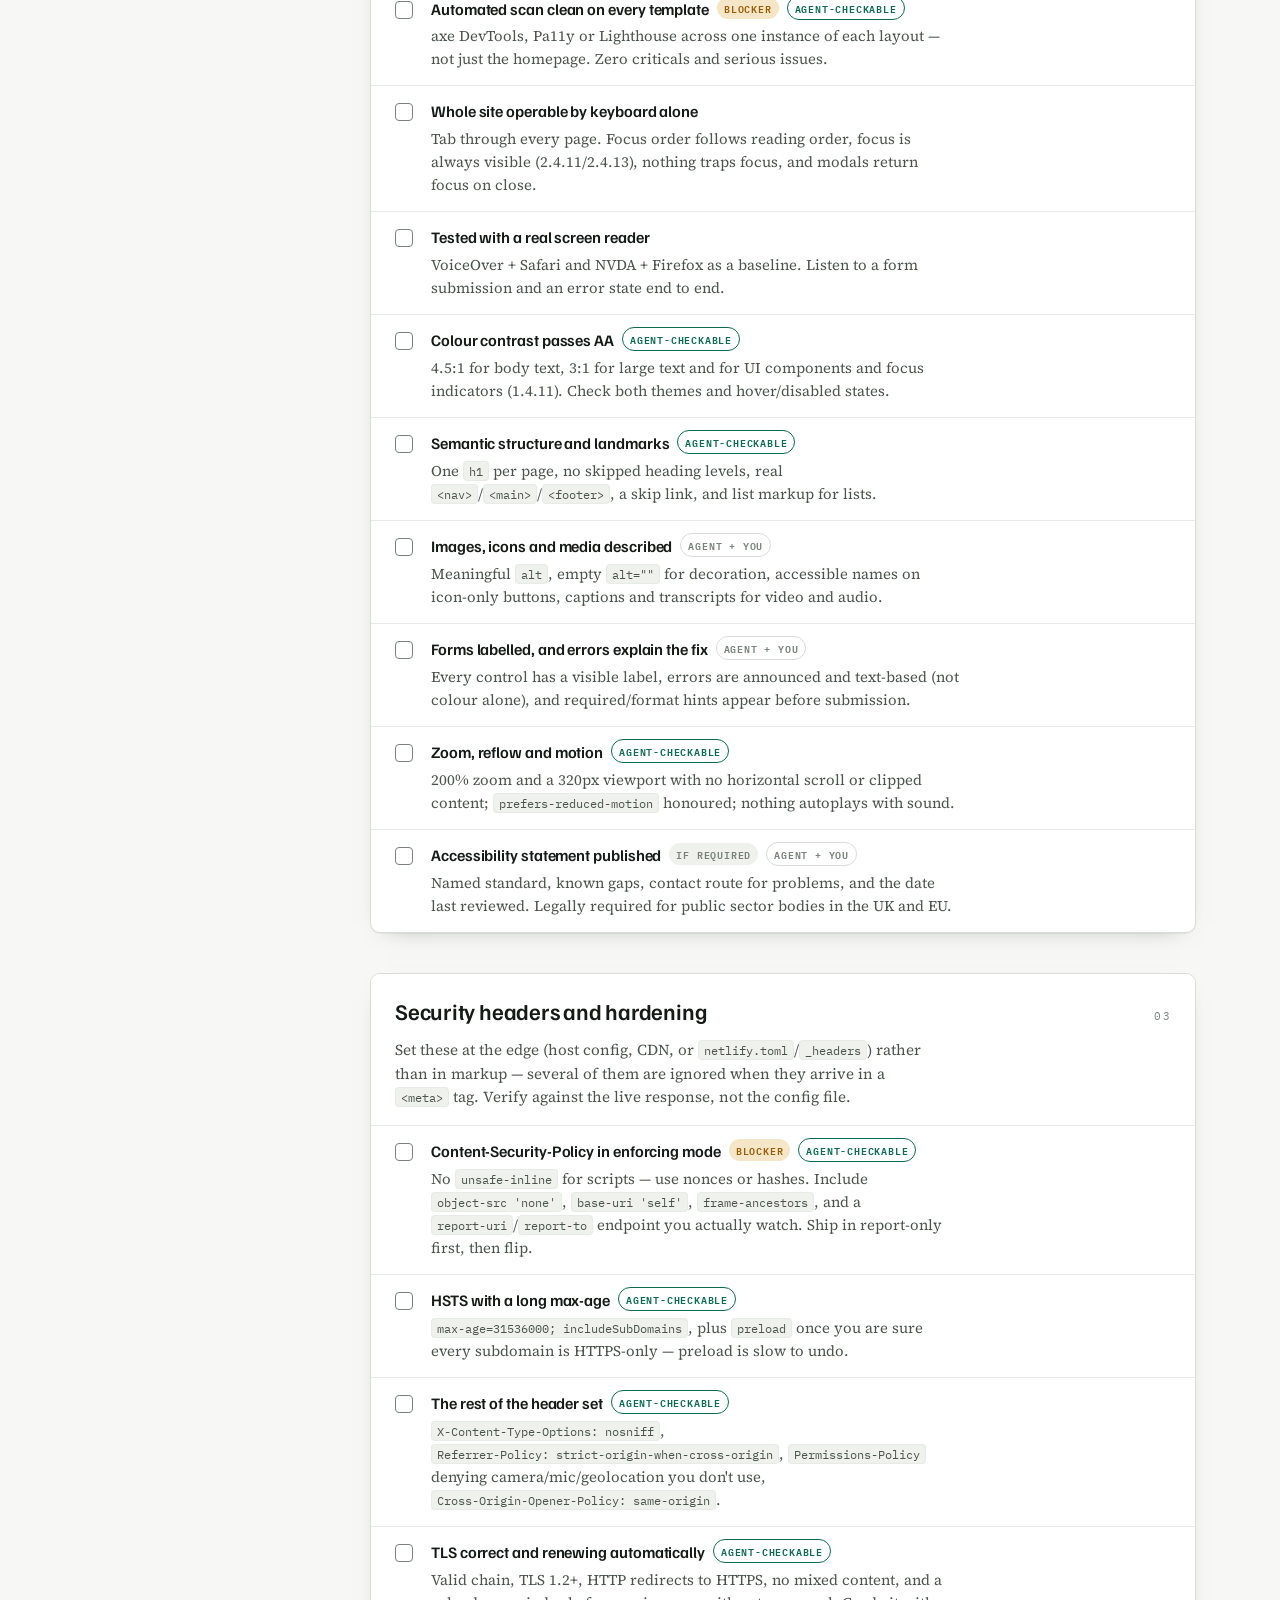
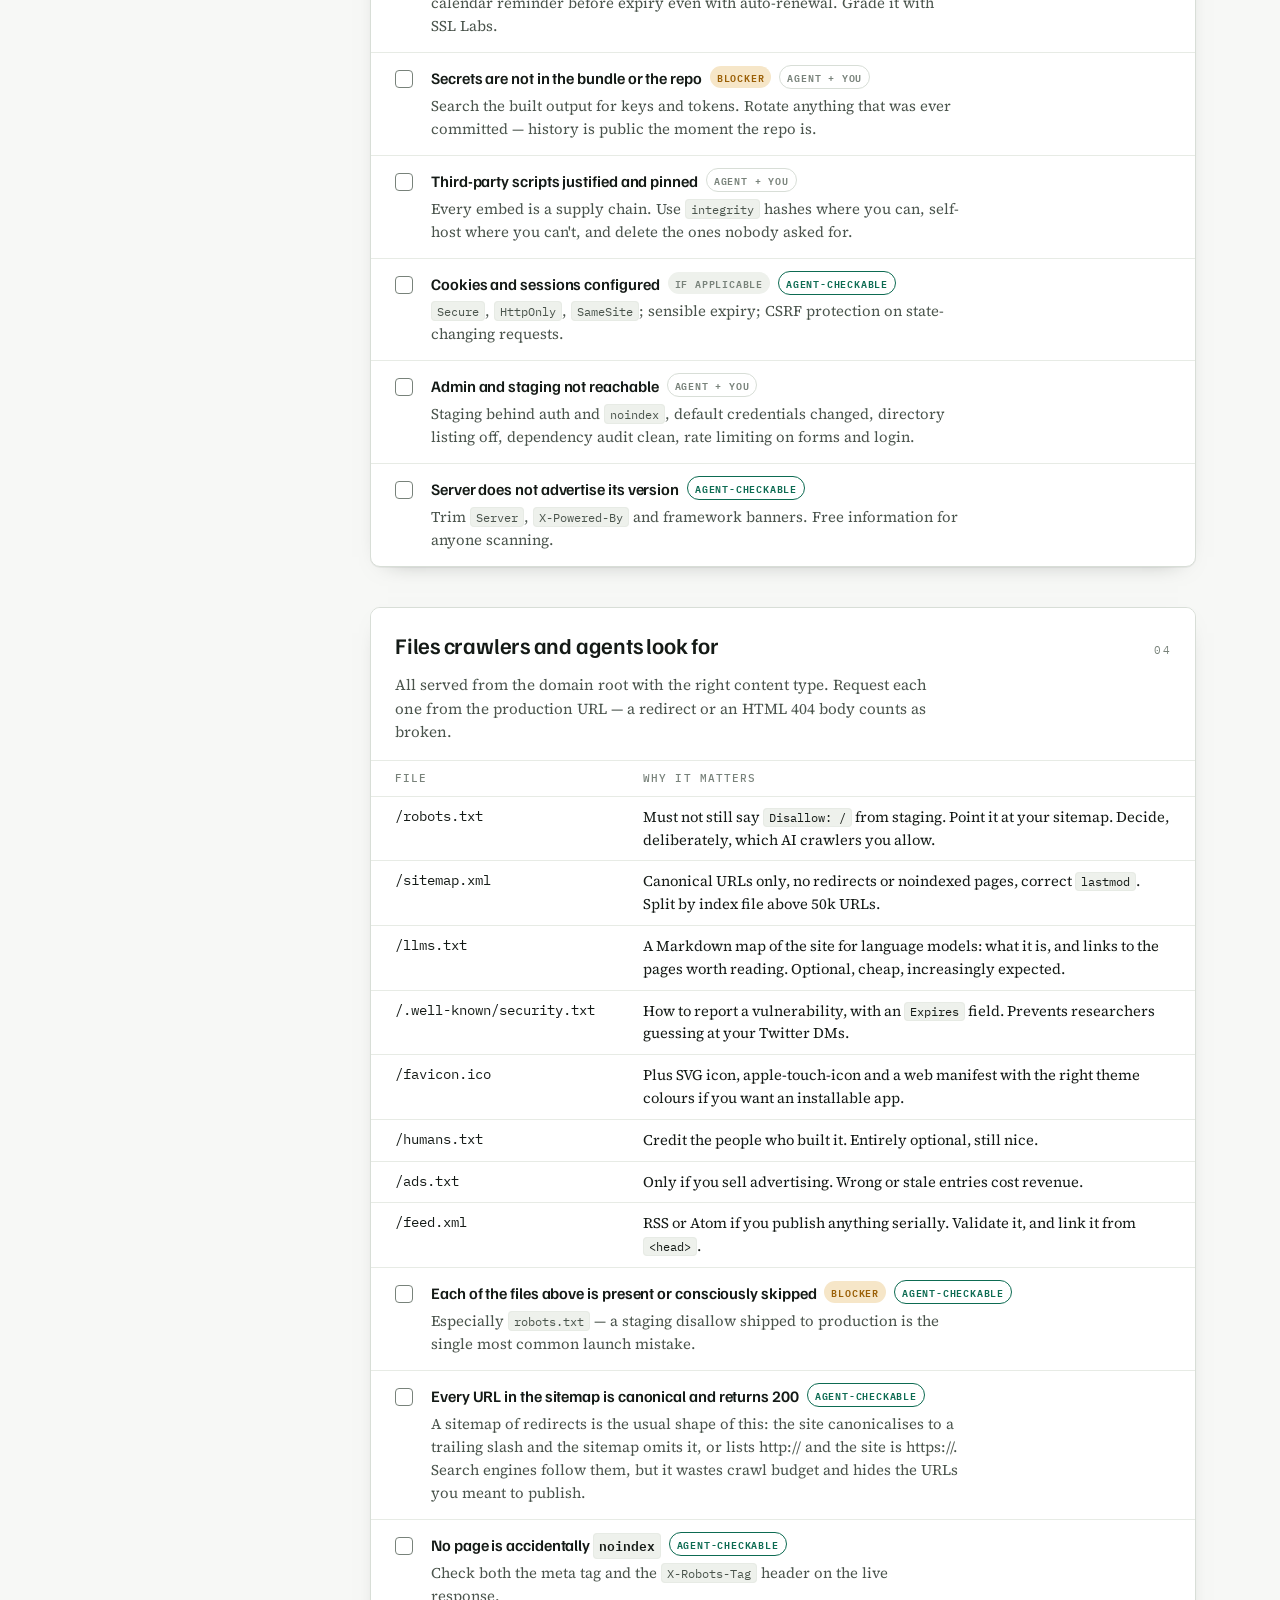
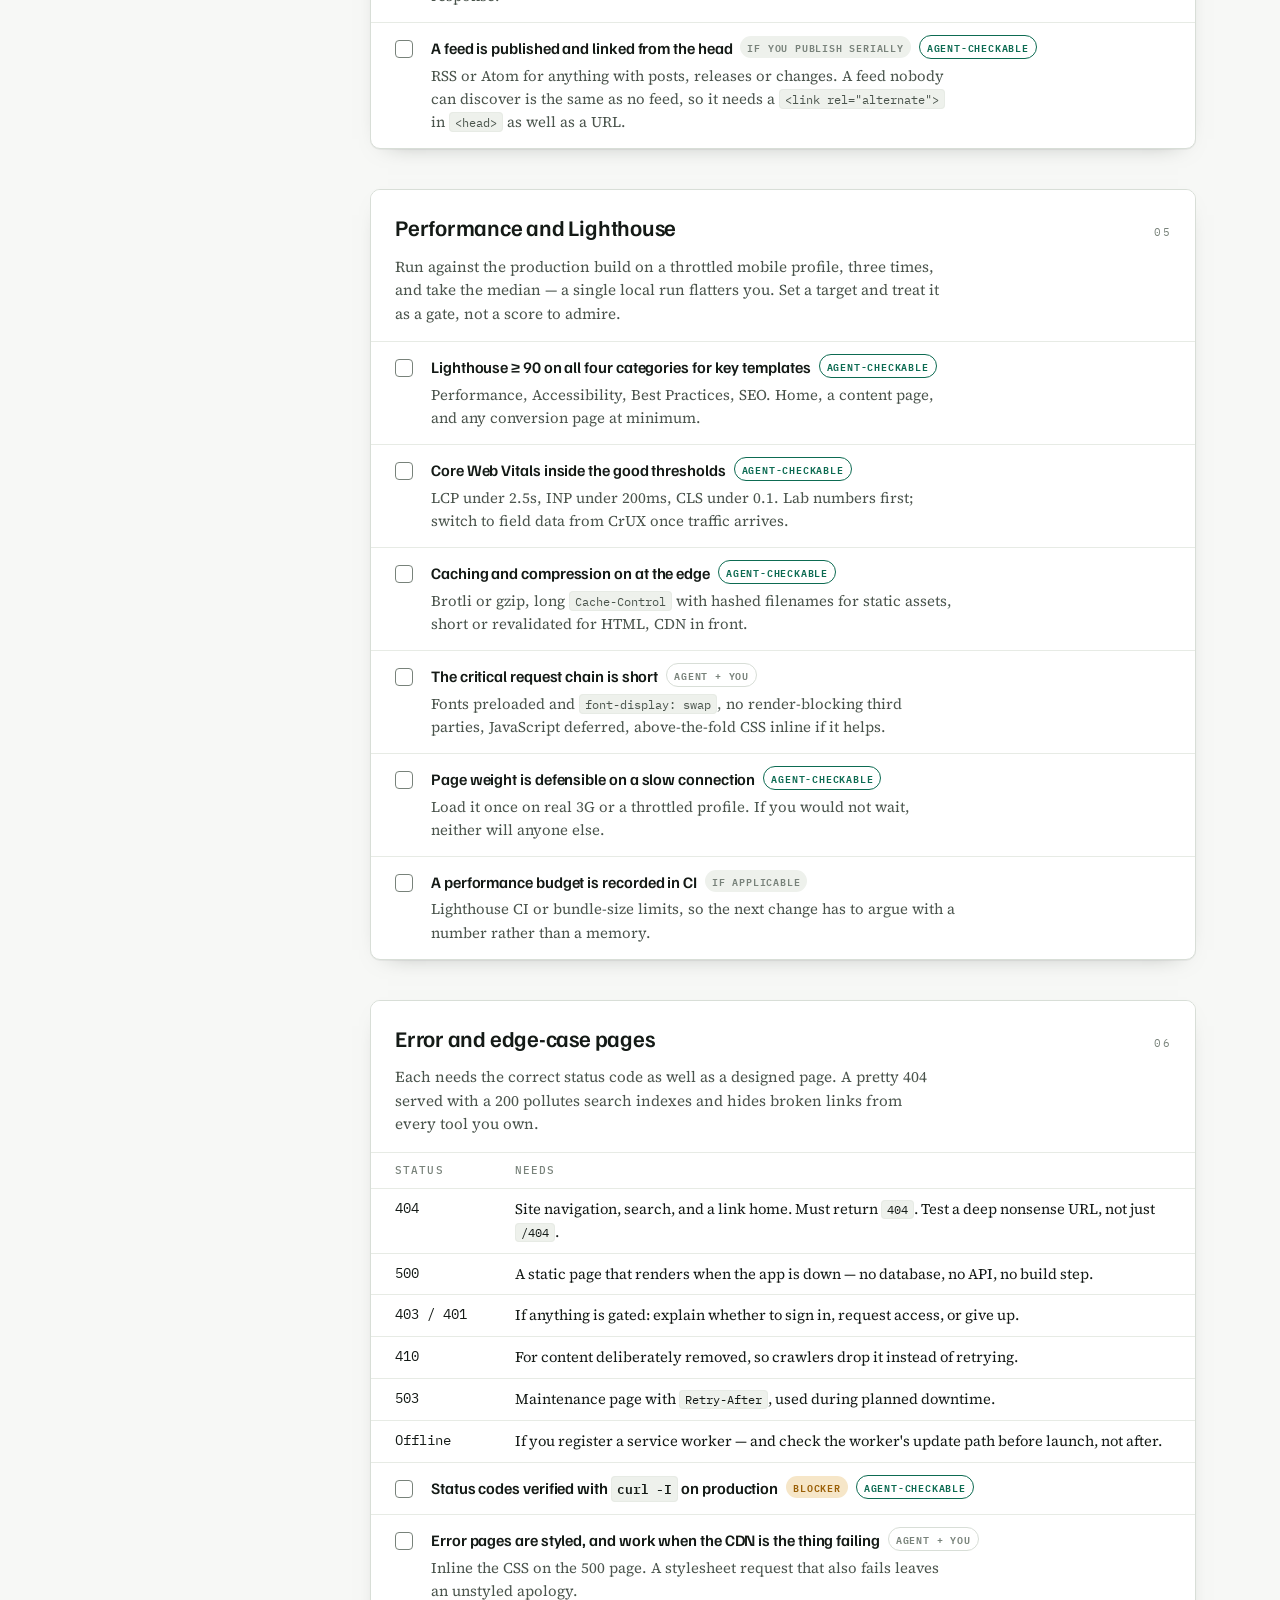
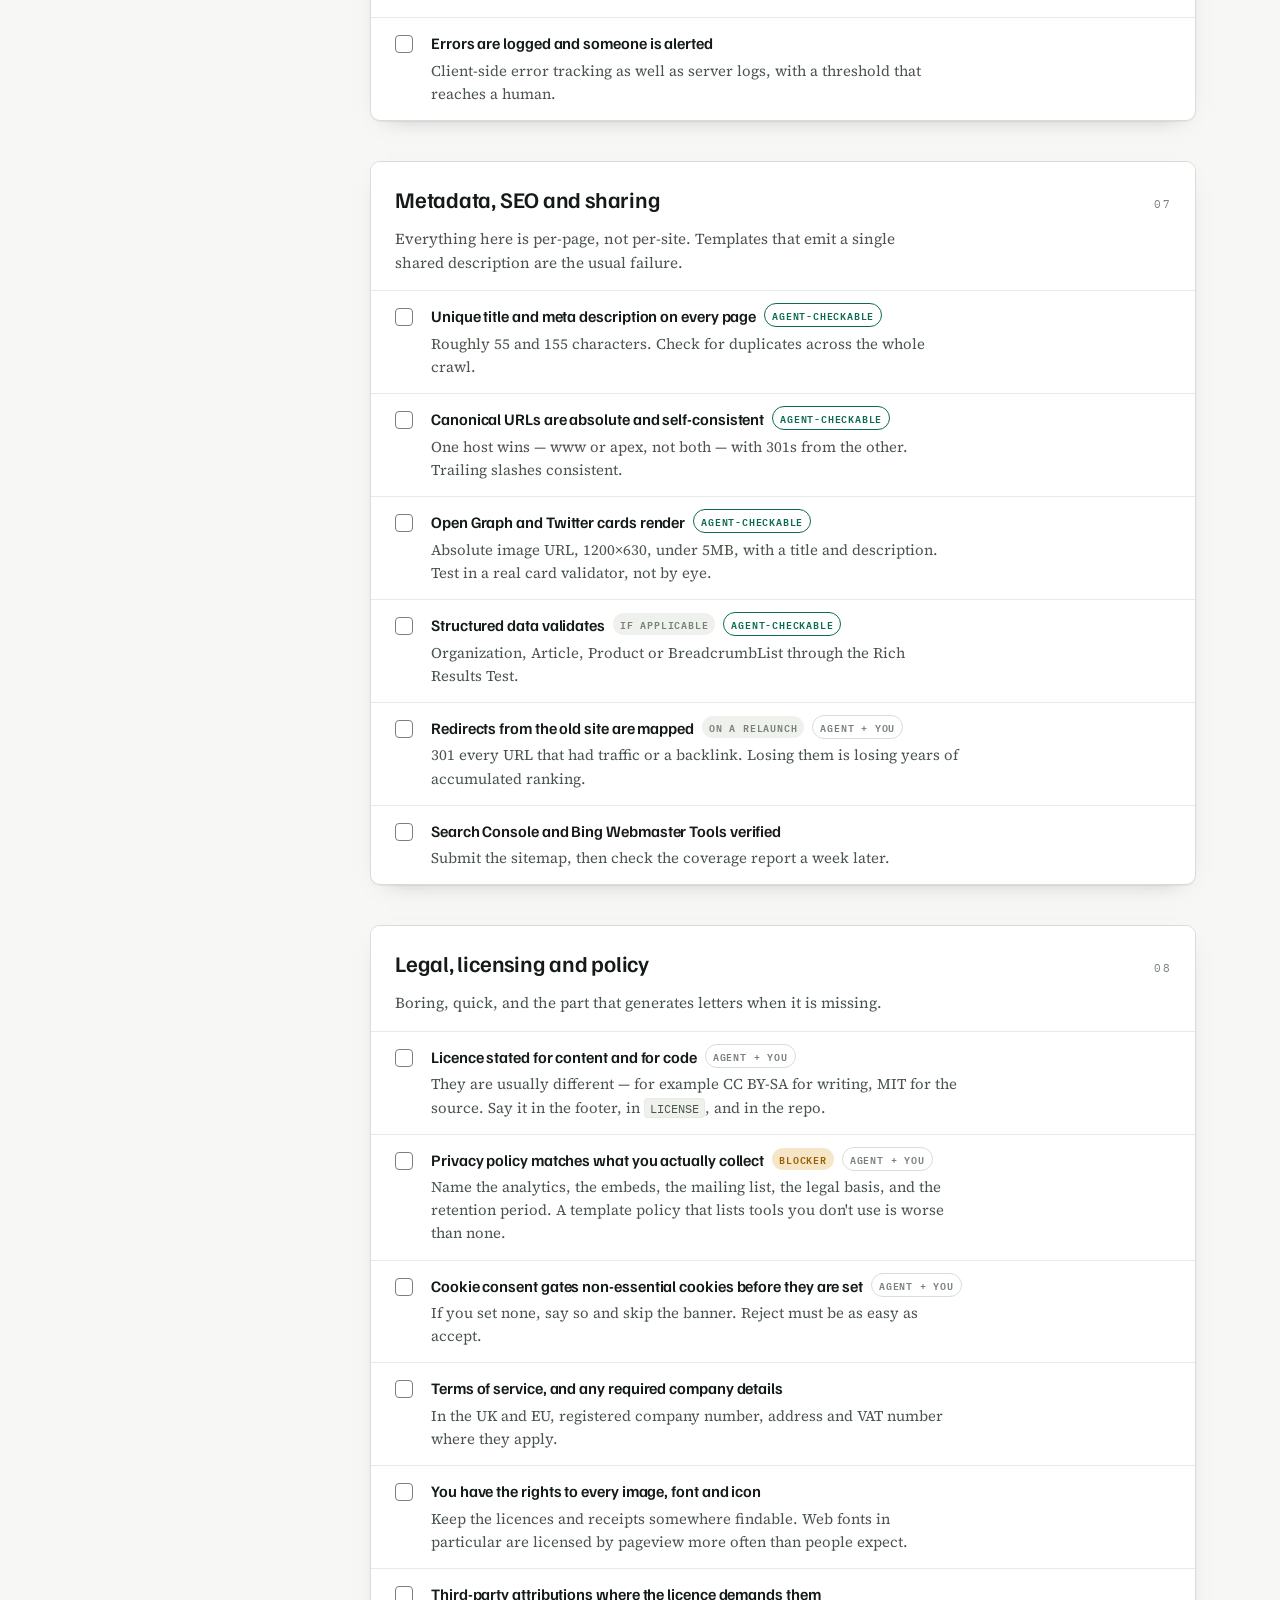
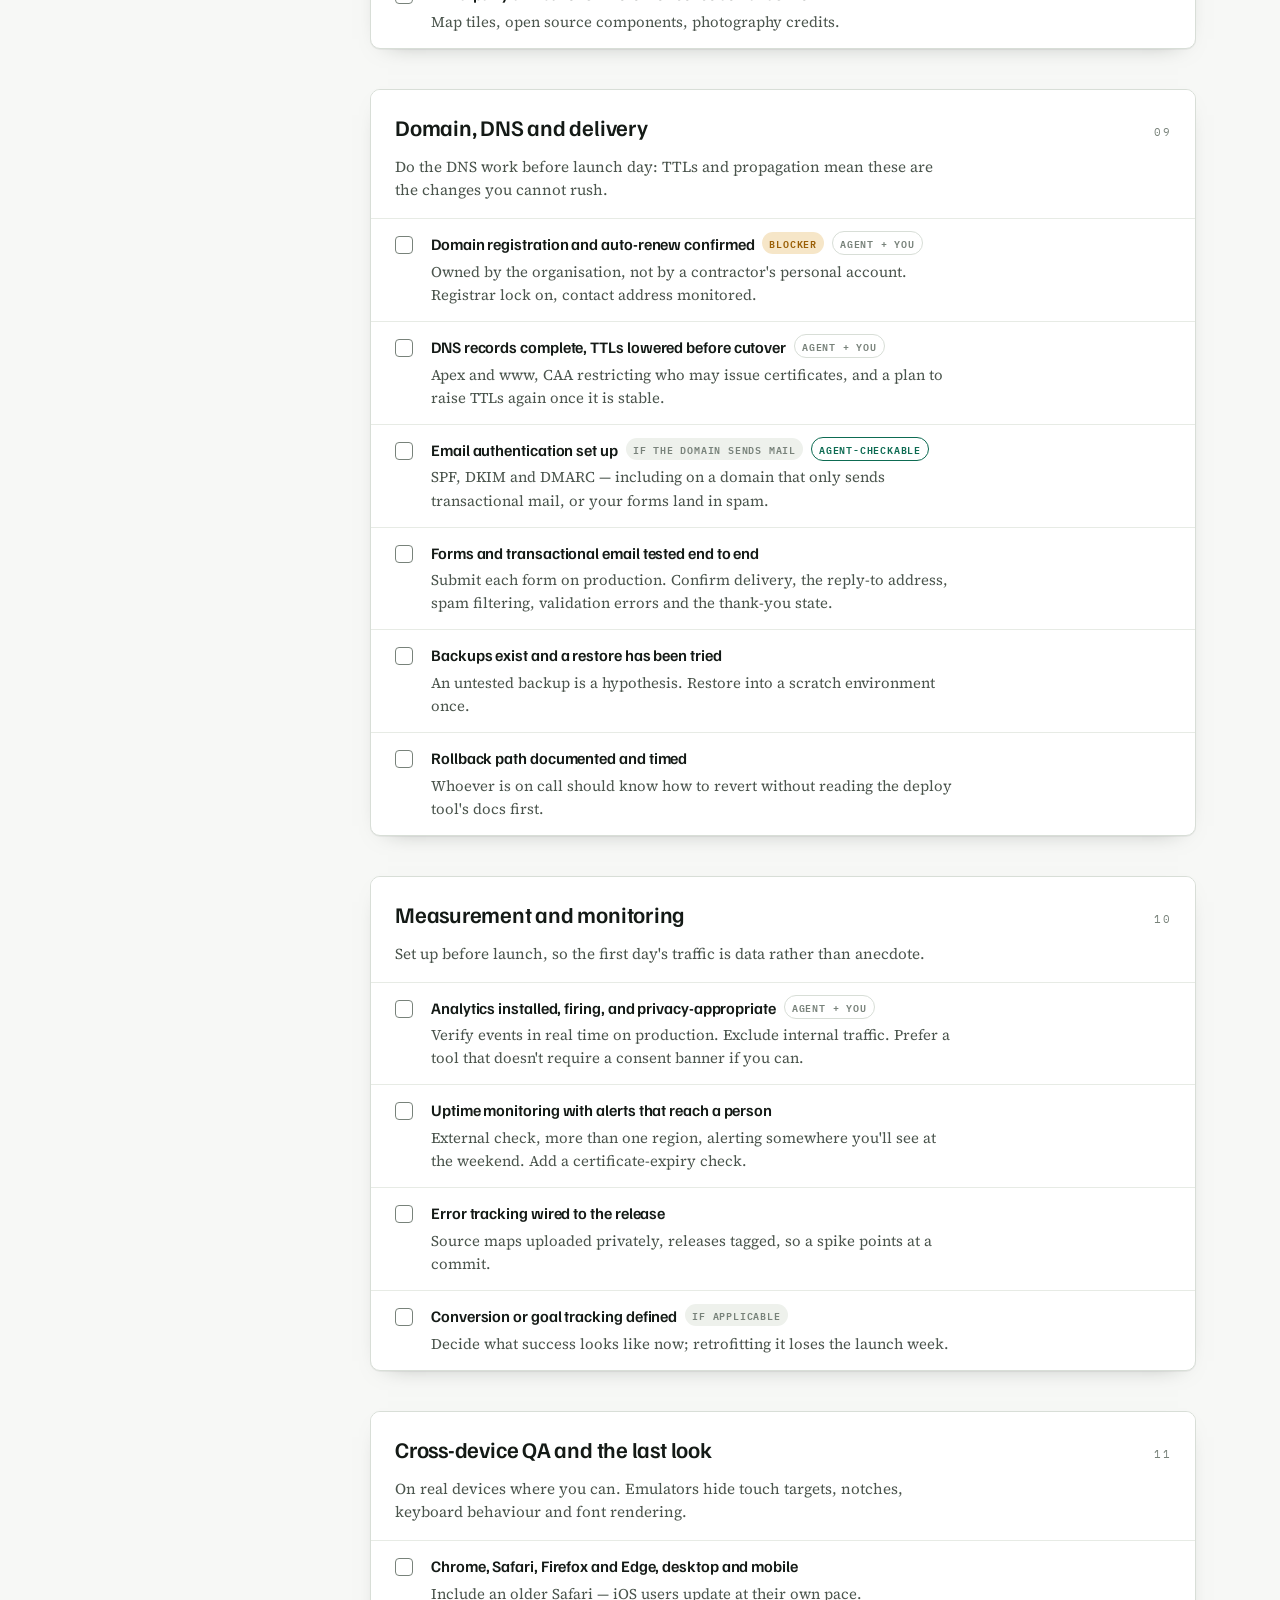
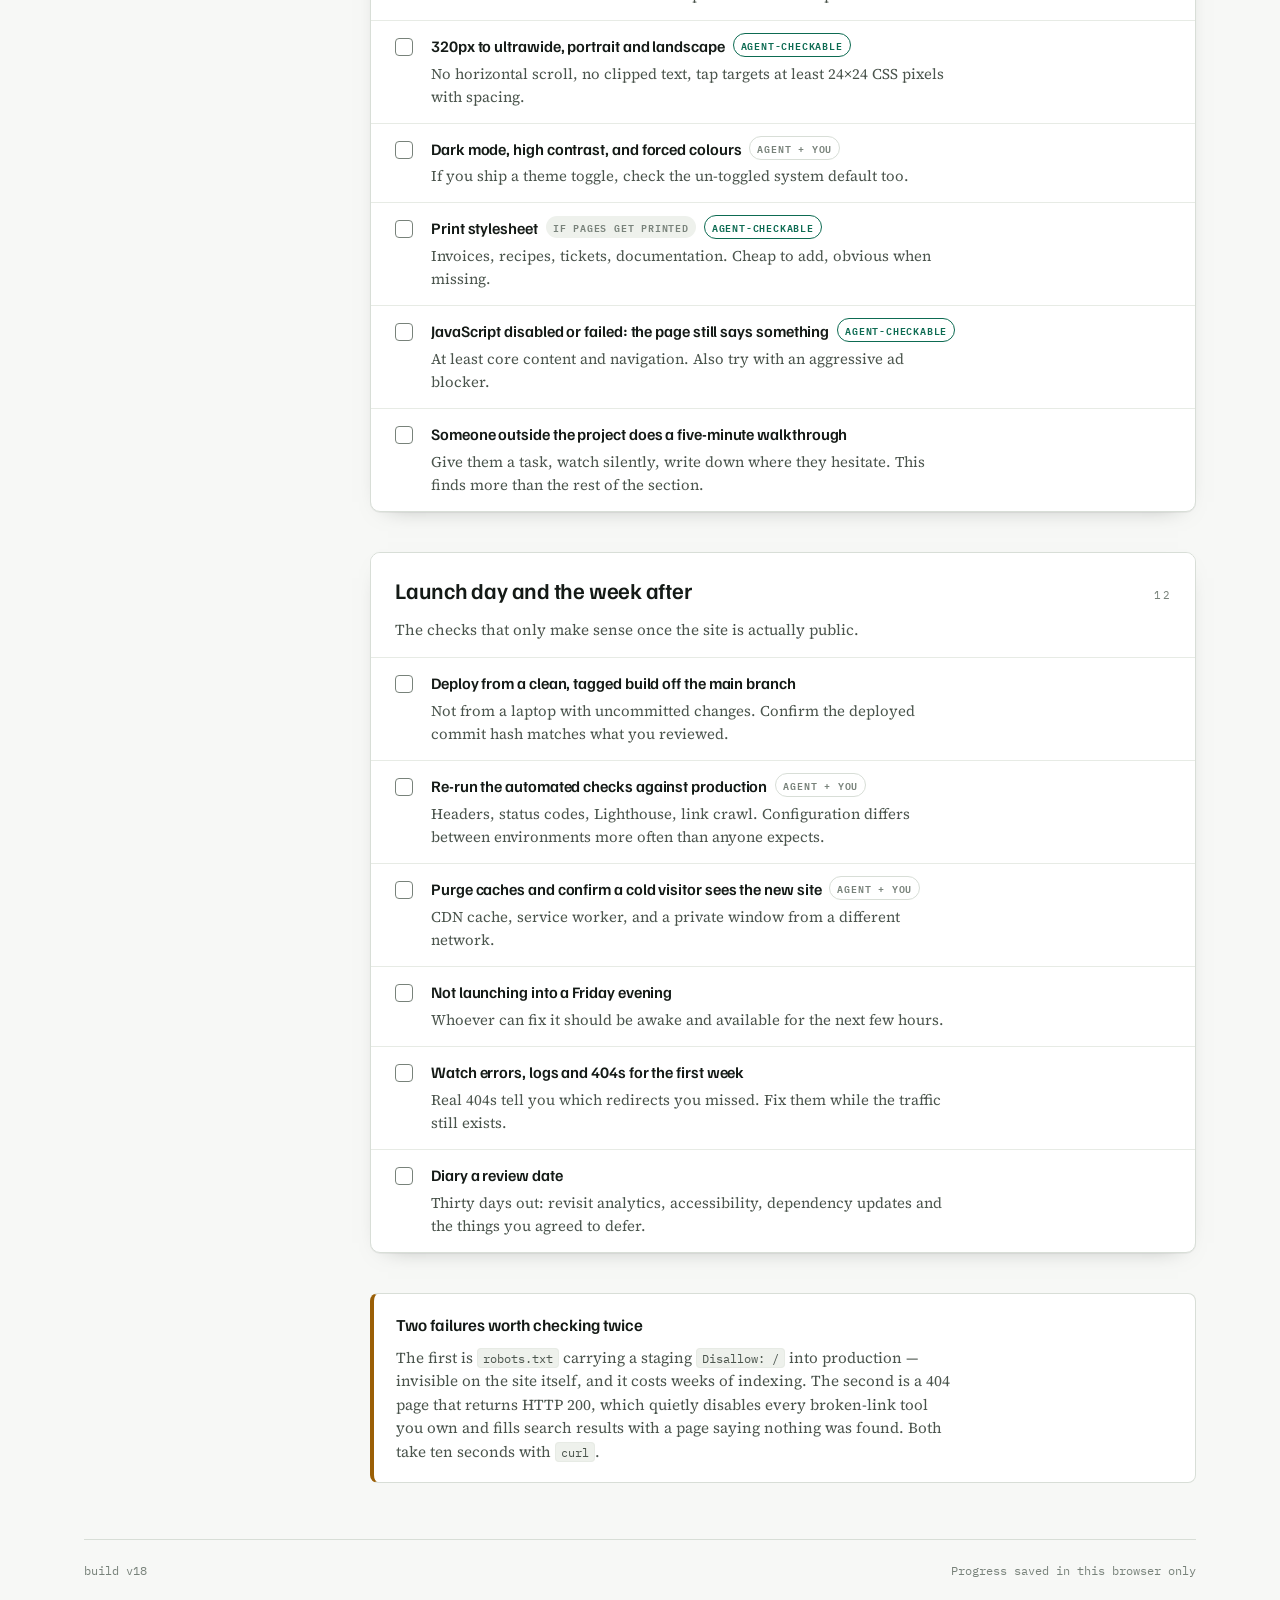
==== commit 3873be1e: "Stop recommending assistants that cannot do the job Chrome's built-in assistant was offered the tool" ====
--- a/index.html
+++ b/index.html
@@ -95,7 +95,7 @@
   </div>
 
   <footer class="foot">
-    <span id="build">build v17</span>
+    <span id="build">build v18</span>
     <span>Progress saved in this browser only</span>
   </footer>
 </div>
--- a/styles.css
+++ b/styles.css
@@ -742,6 +742,21 @@
     white-space: pre-wrap;
     overflow-wrap: anywhere;
   }
-  /* Only the flow that matches the chosen app is shown. */
-  body[data-flow="tools"] [data-flow="paste"],
-  body[data-flow="paste"] [data-flow="tools"] { display: none; }
+  /* Only the flow that matches the chosen app is shown. Hide every variant, then bring back
+     the matching one — including "supported", which covers both tools and paste. */
+  [data-flow] { display: none; }
+  body[data-flow="tools"] [data-flow="tools"],
+  body[data-flow="paste"] [data-flow="paste"],
+  body[data-flow="unsupported"] [data-flow="unsupported"],
+  body[data-flow="tools"] [data-flow="supported"],
+  body[data-flow="paste"] [data-flow="supported"] { display: revert; }
+  .notice {
+    border: 1px solid var(--hold);
+    border-left-width: 3px;
+    border-radius: 0 8px 8px 0;
+    background: var(--panel);
+    padding: 16px 18px;
+    margin-top: 22px;
+  }
+  .notice p { margin: 0 0 10px; }
+  .notice p:last-child { margin-bottom: 0; }
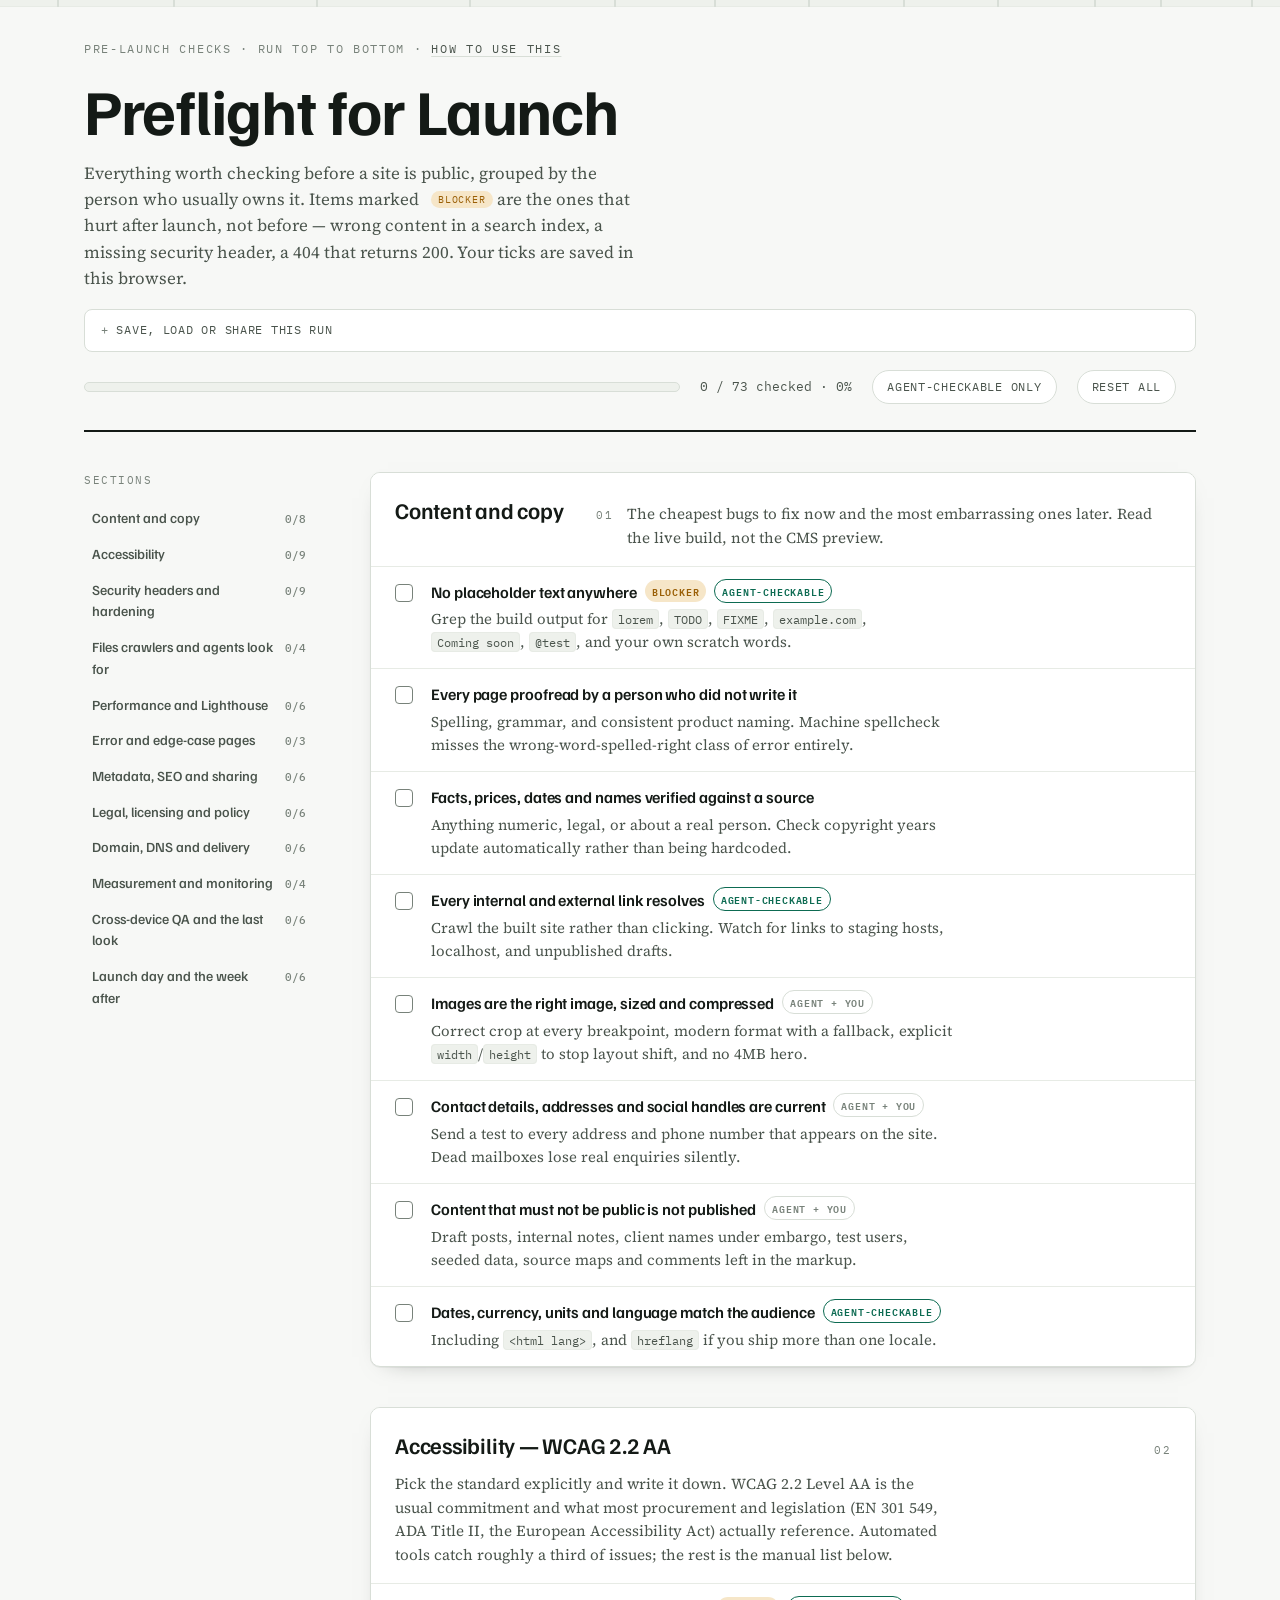
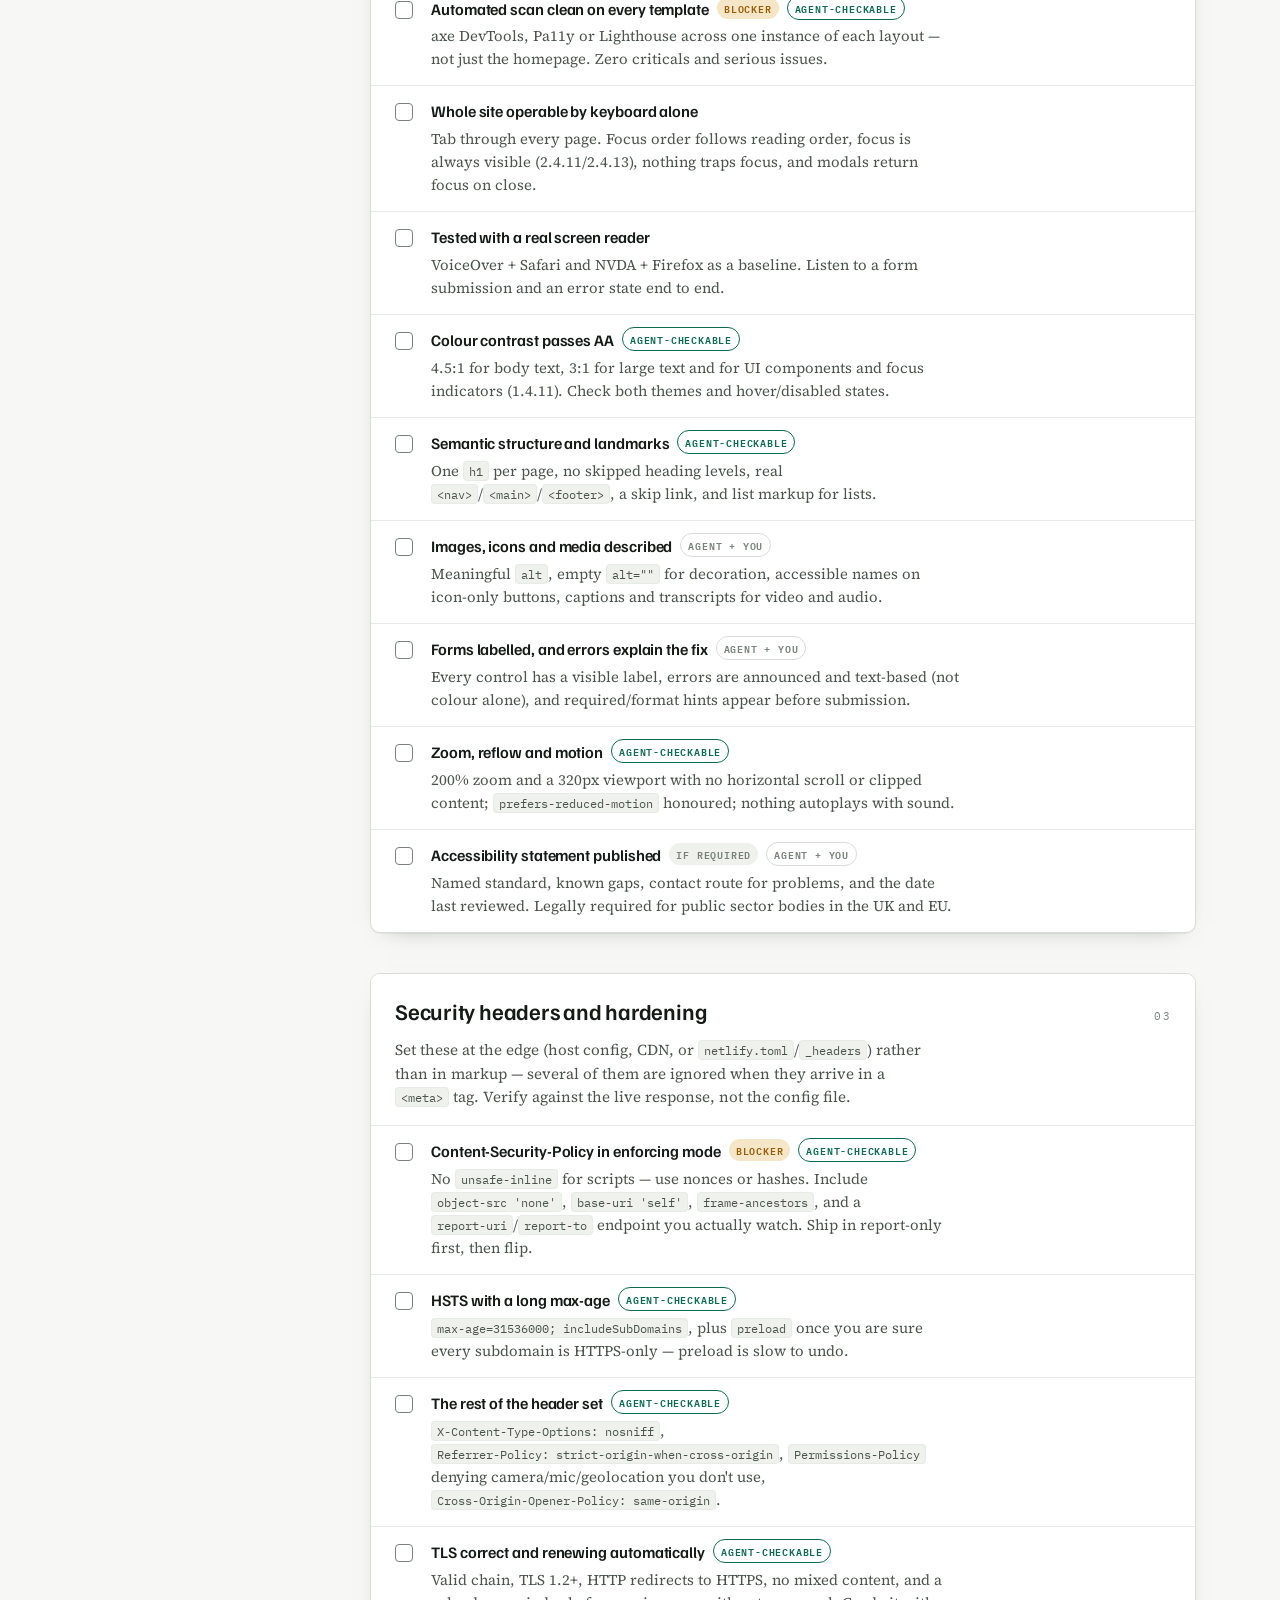
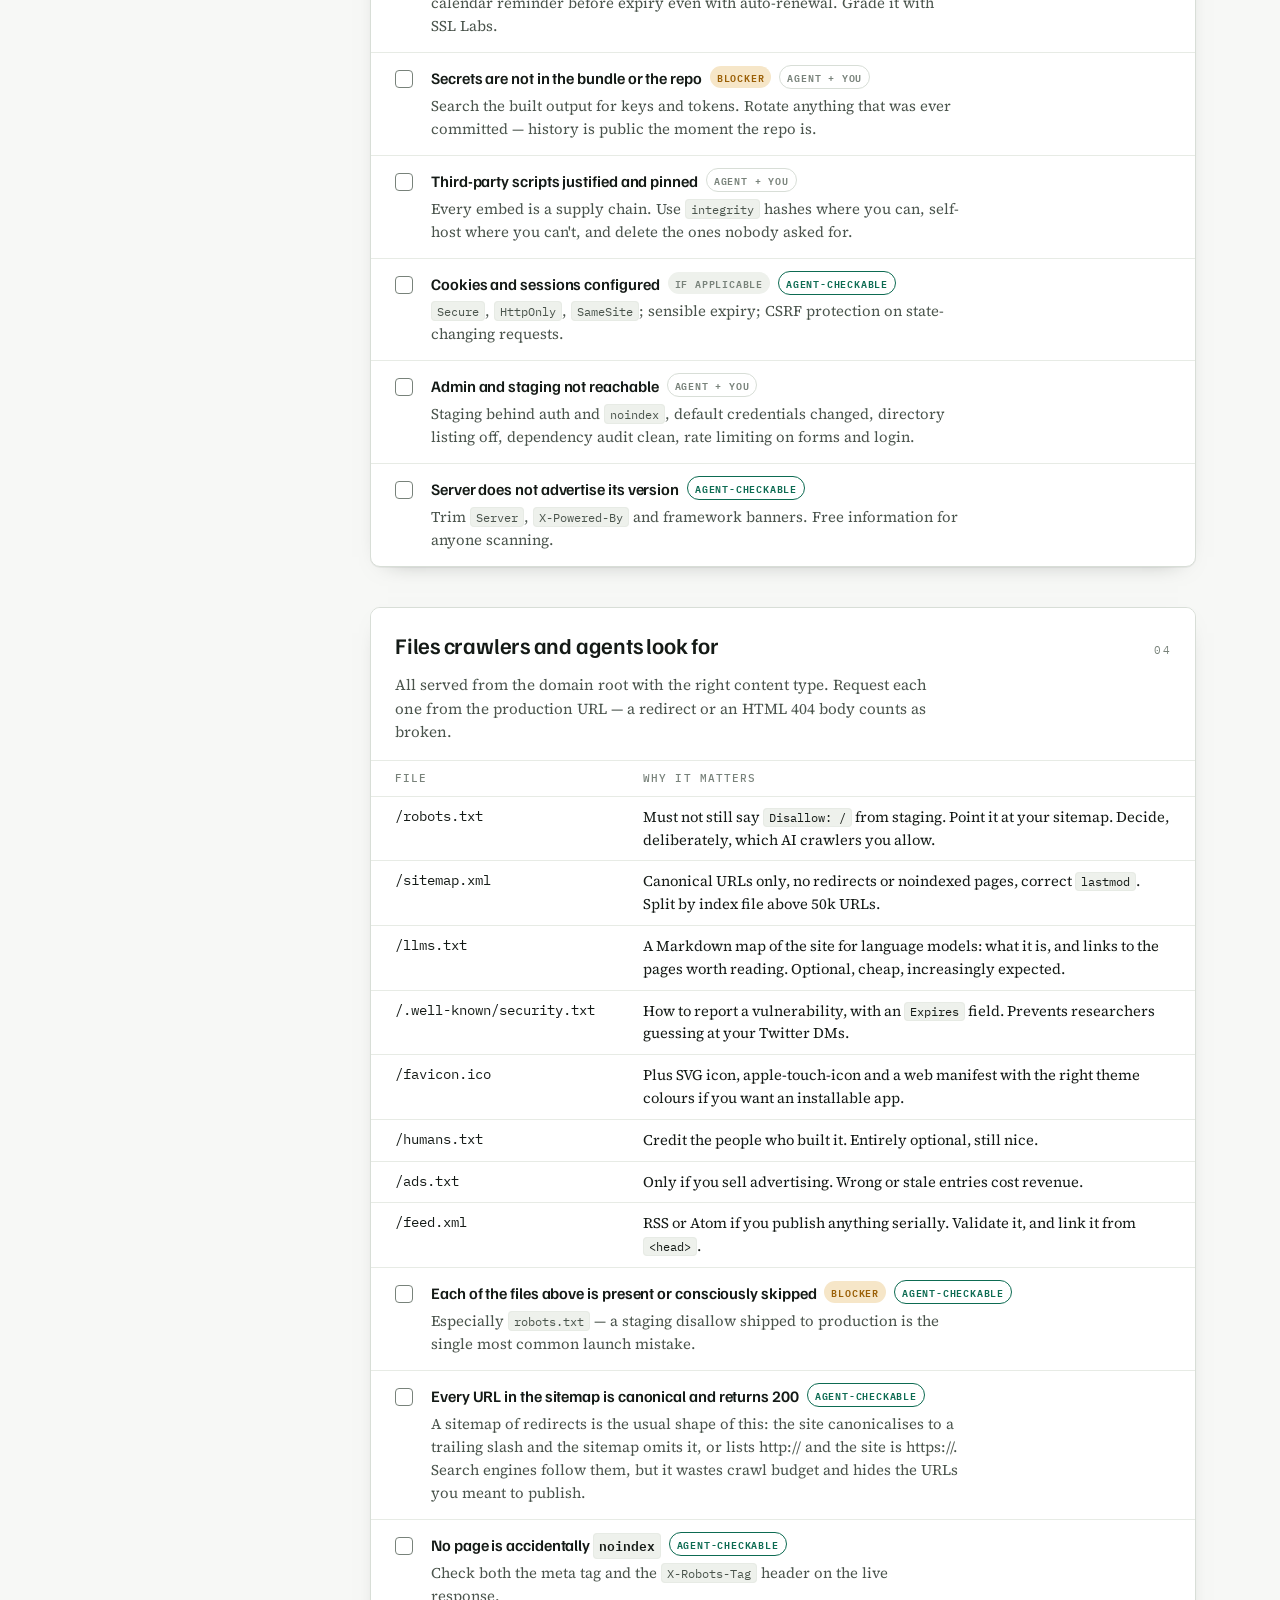
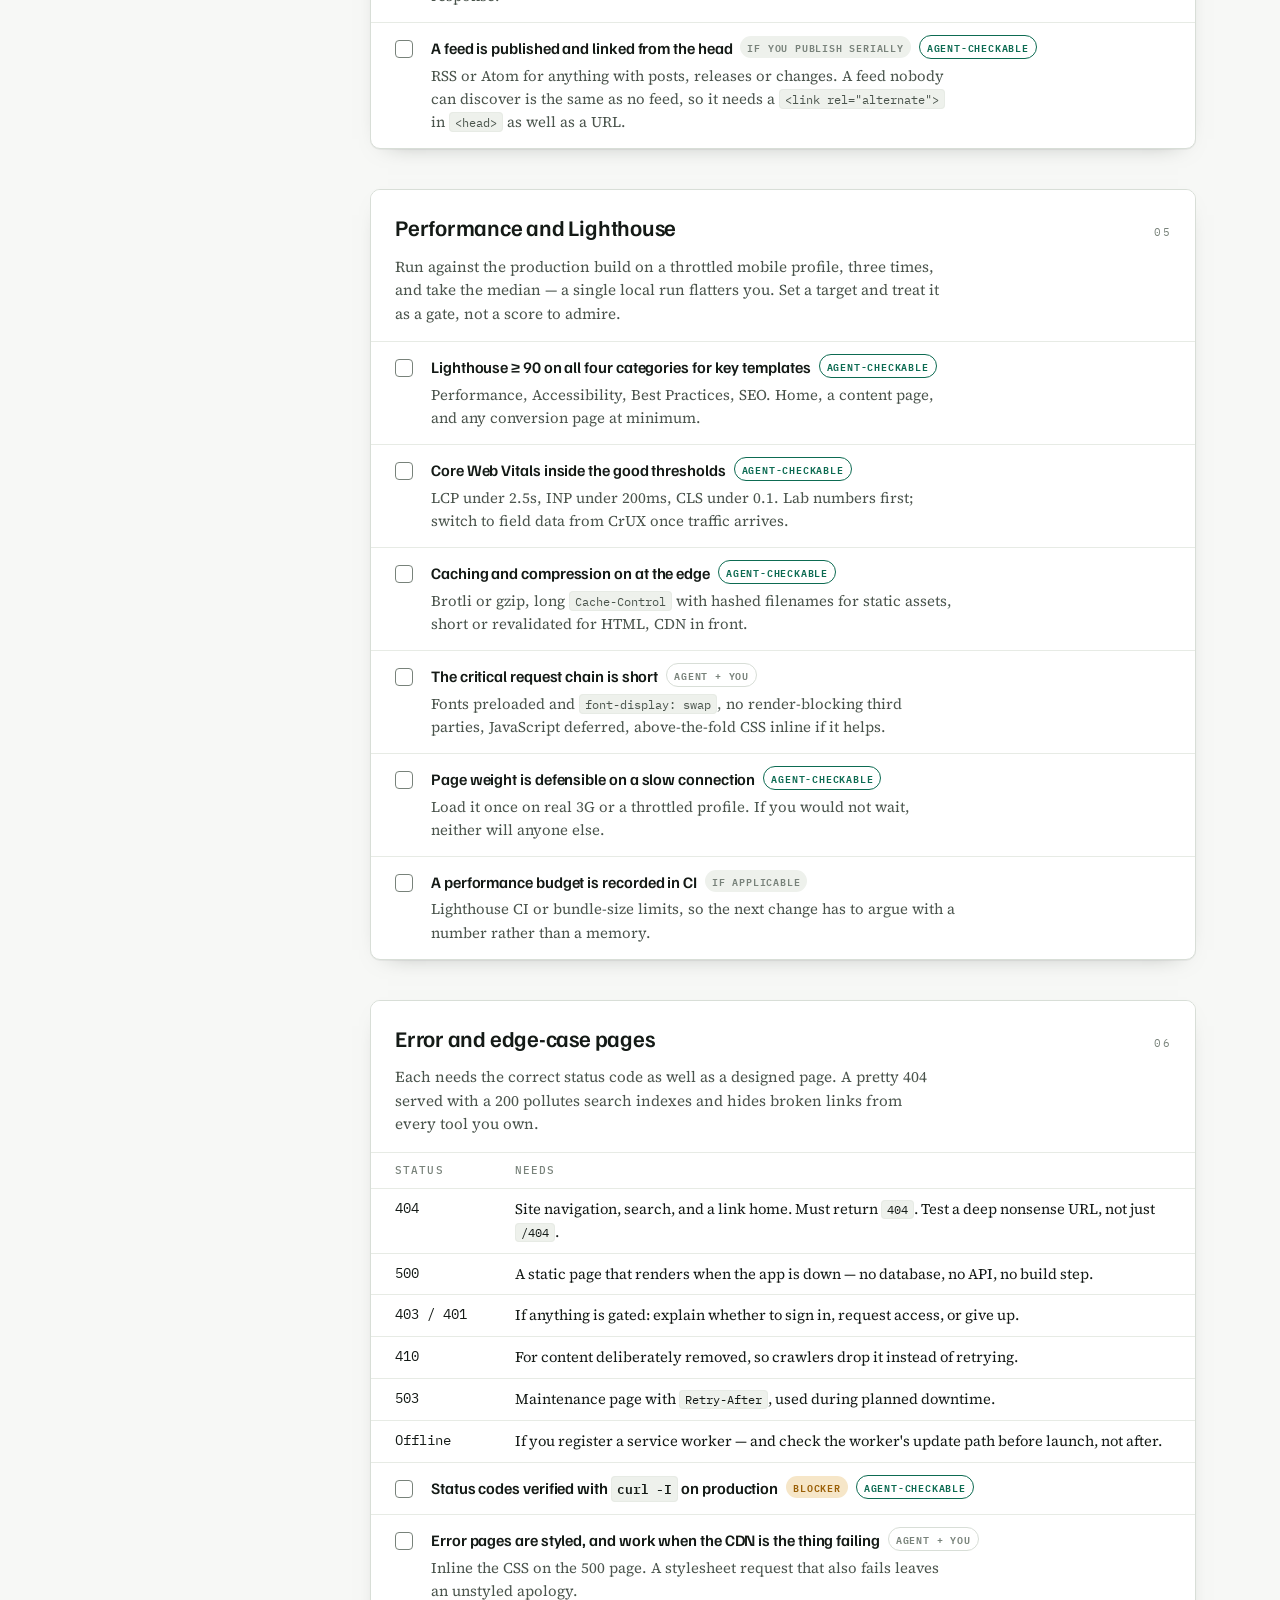
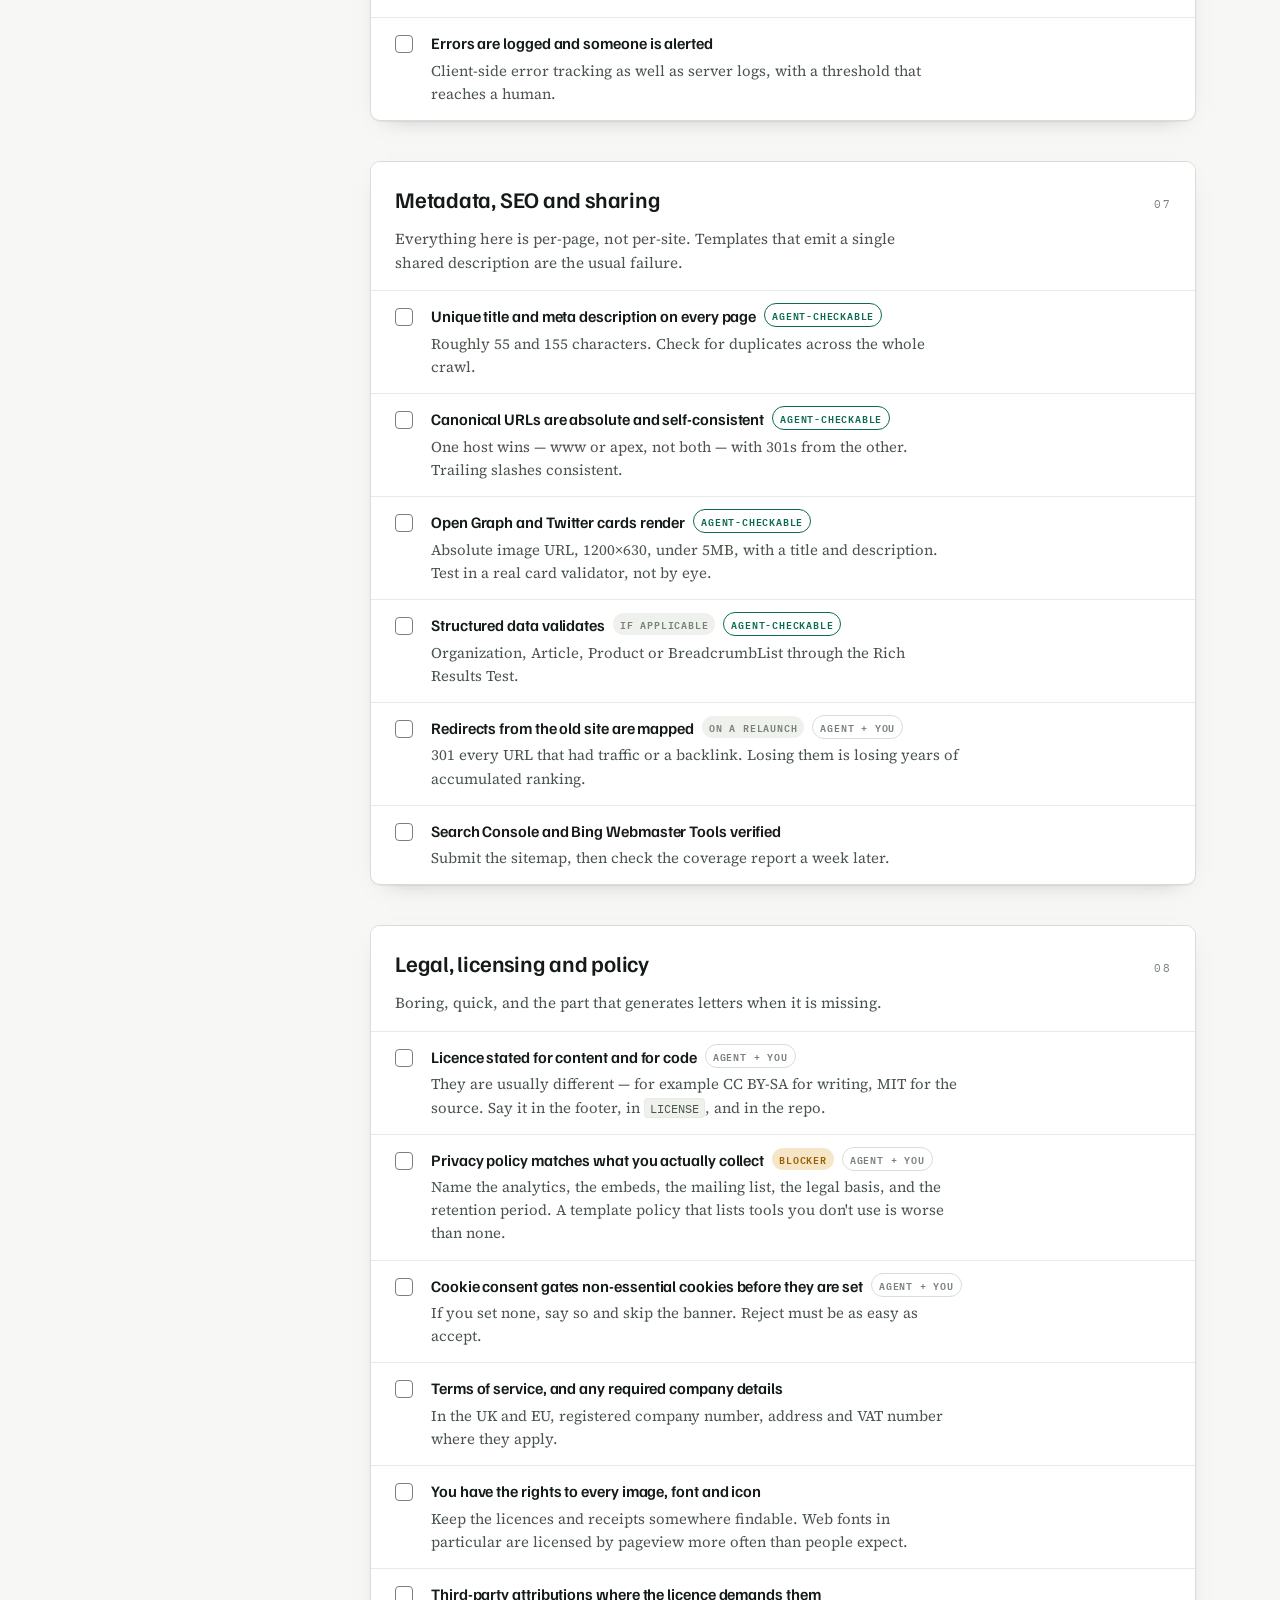
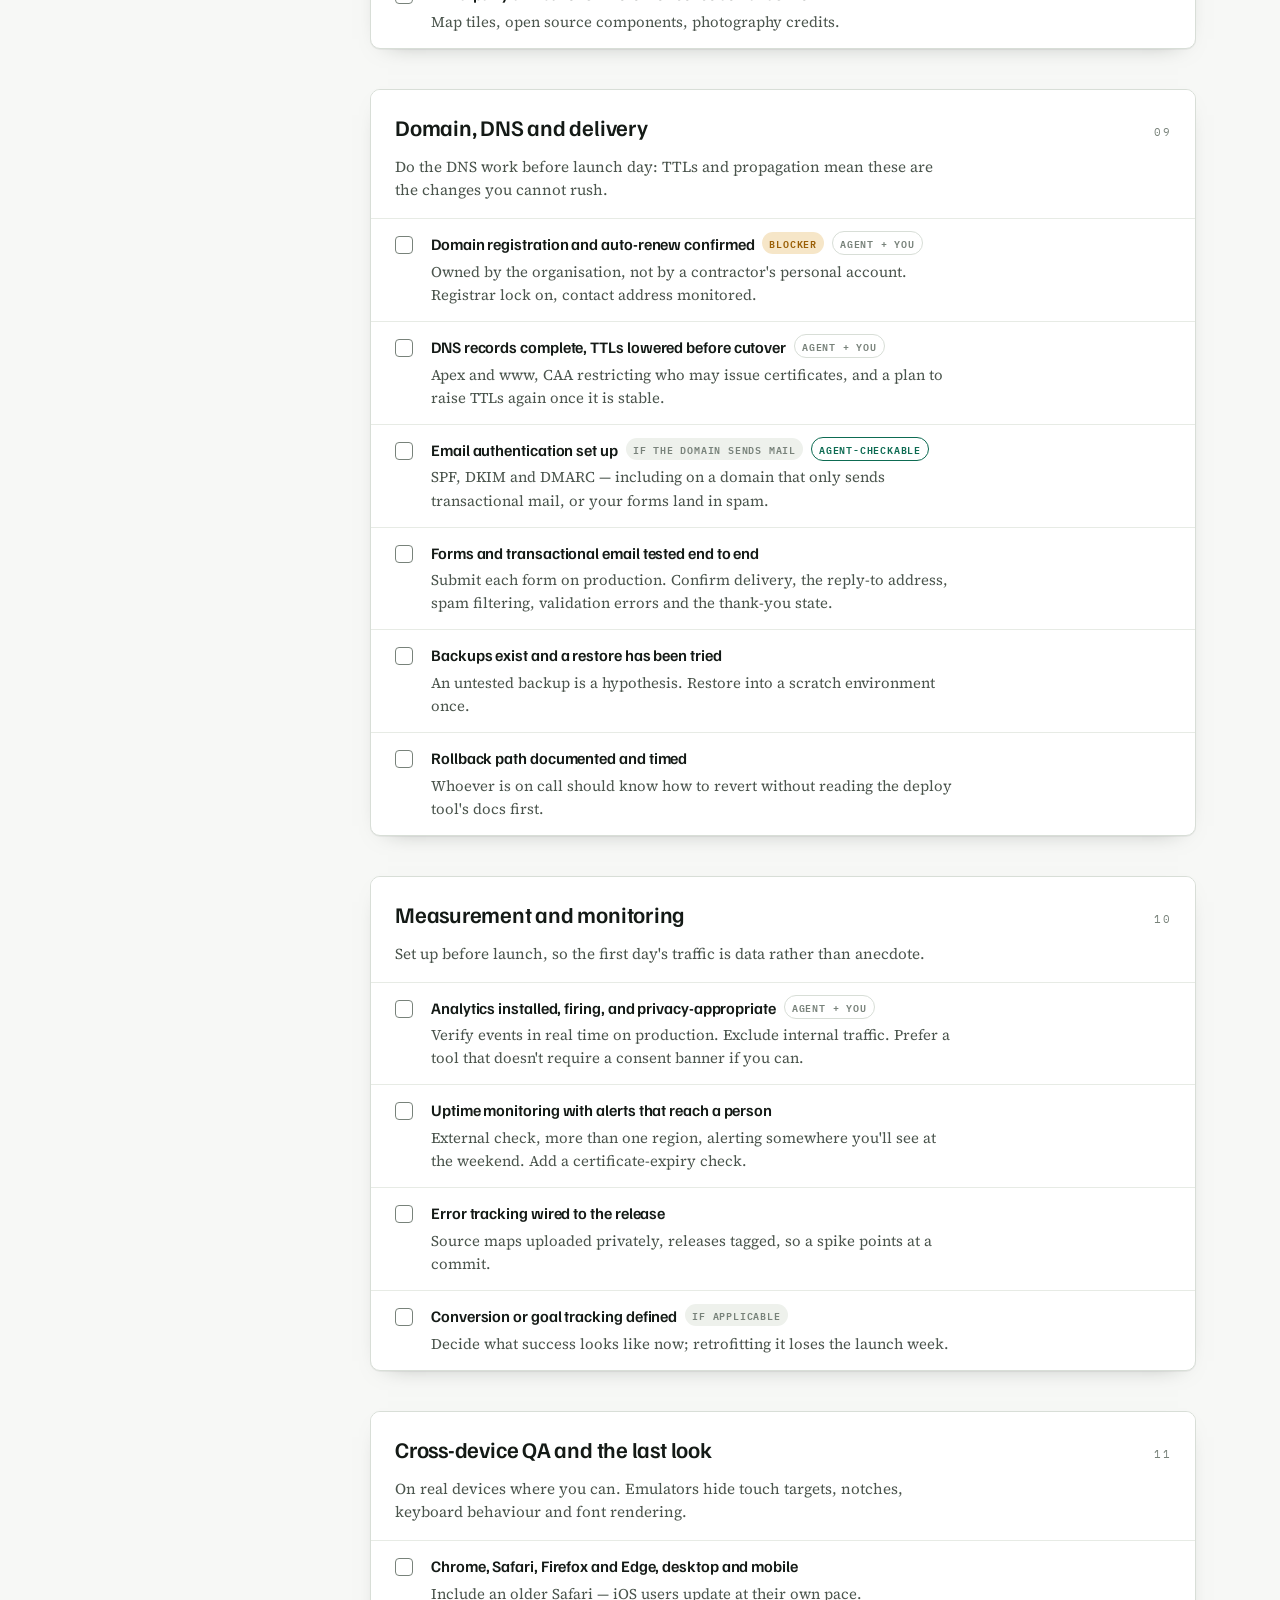
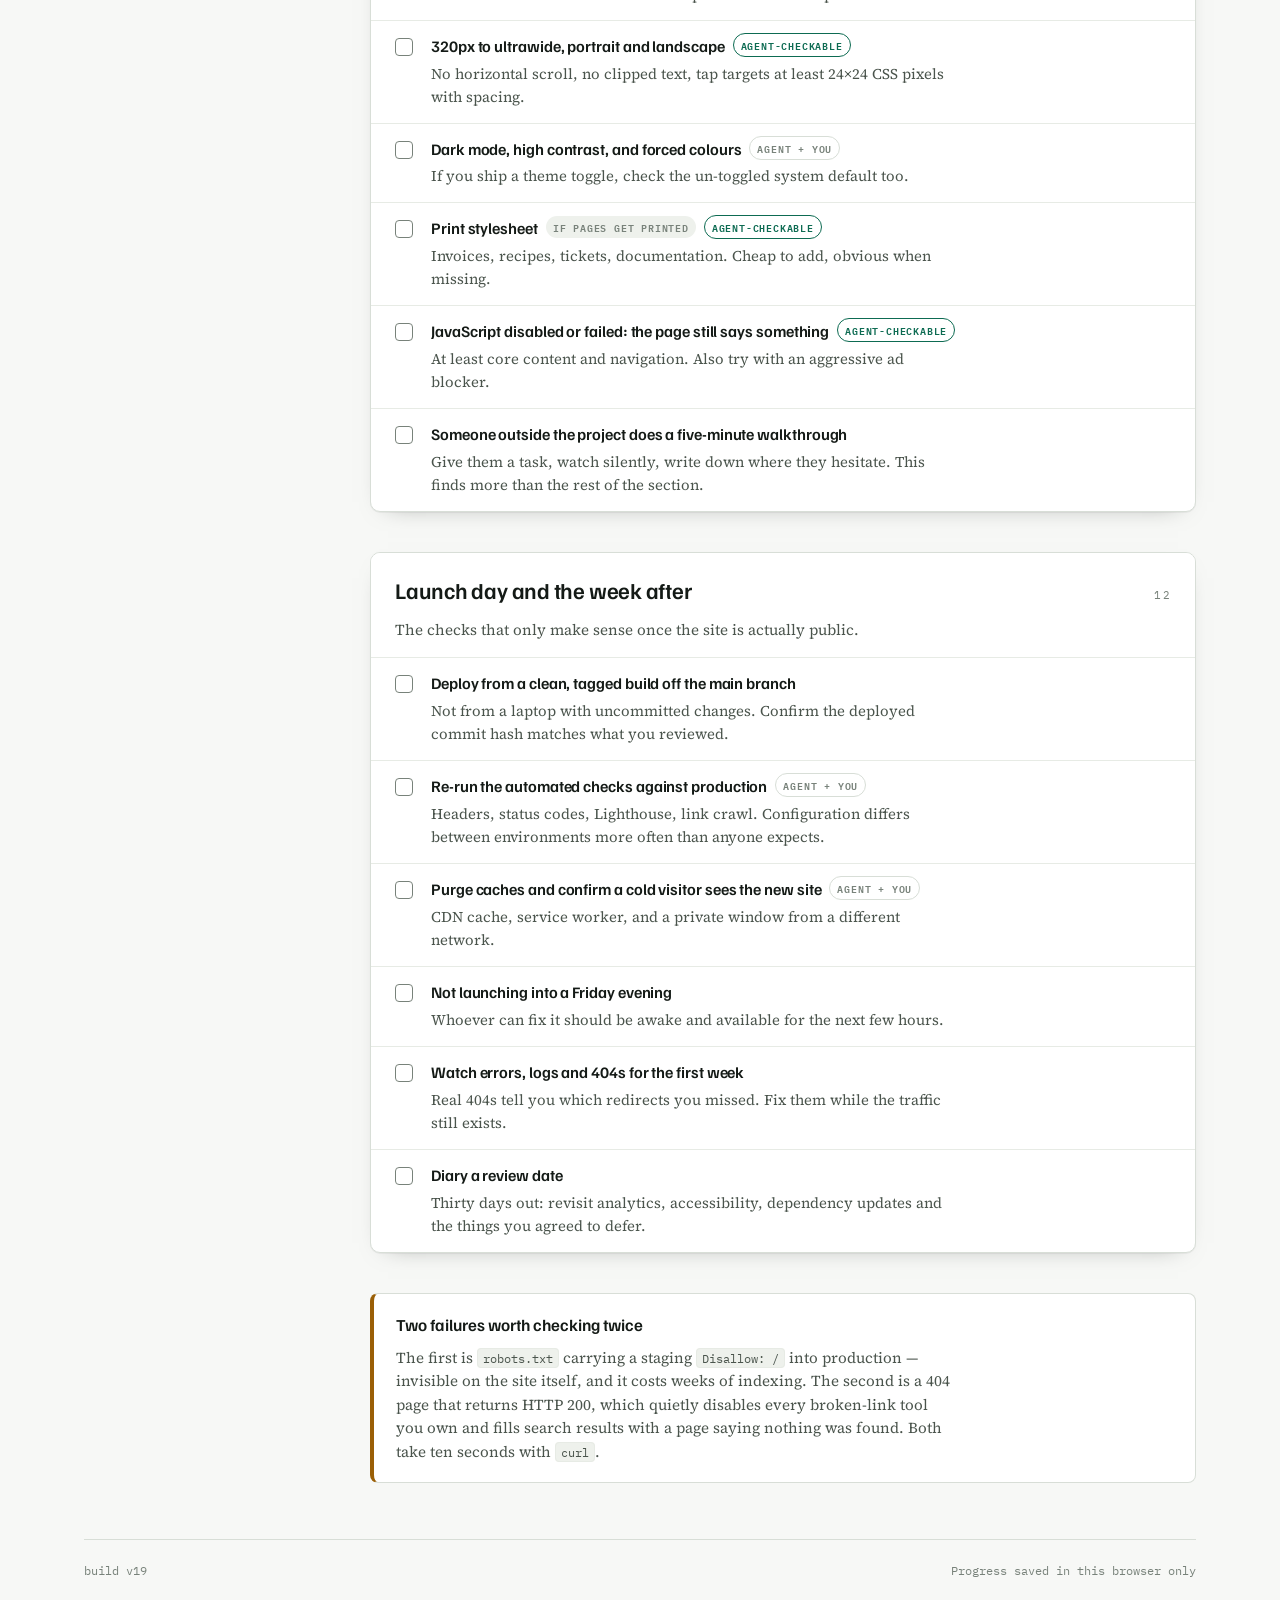
==== commit 38d7d47d: "Name Claude Code, not the app it lives in Claude's desktop app differs by mode: Code opens the built" ====
--- a/index.html
+++ b/index.html
@@ -95,7 +95,7 @@
   </div>
 
   <footer class="foot">
-    <span id="build">build v18</span>
+    <span id="build">build v19</span>
     <span>Progress saved in this browser only</span>
   </footer>
 </div>
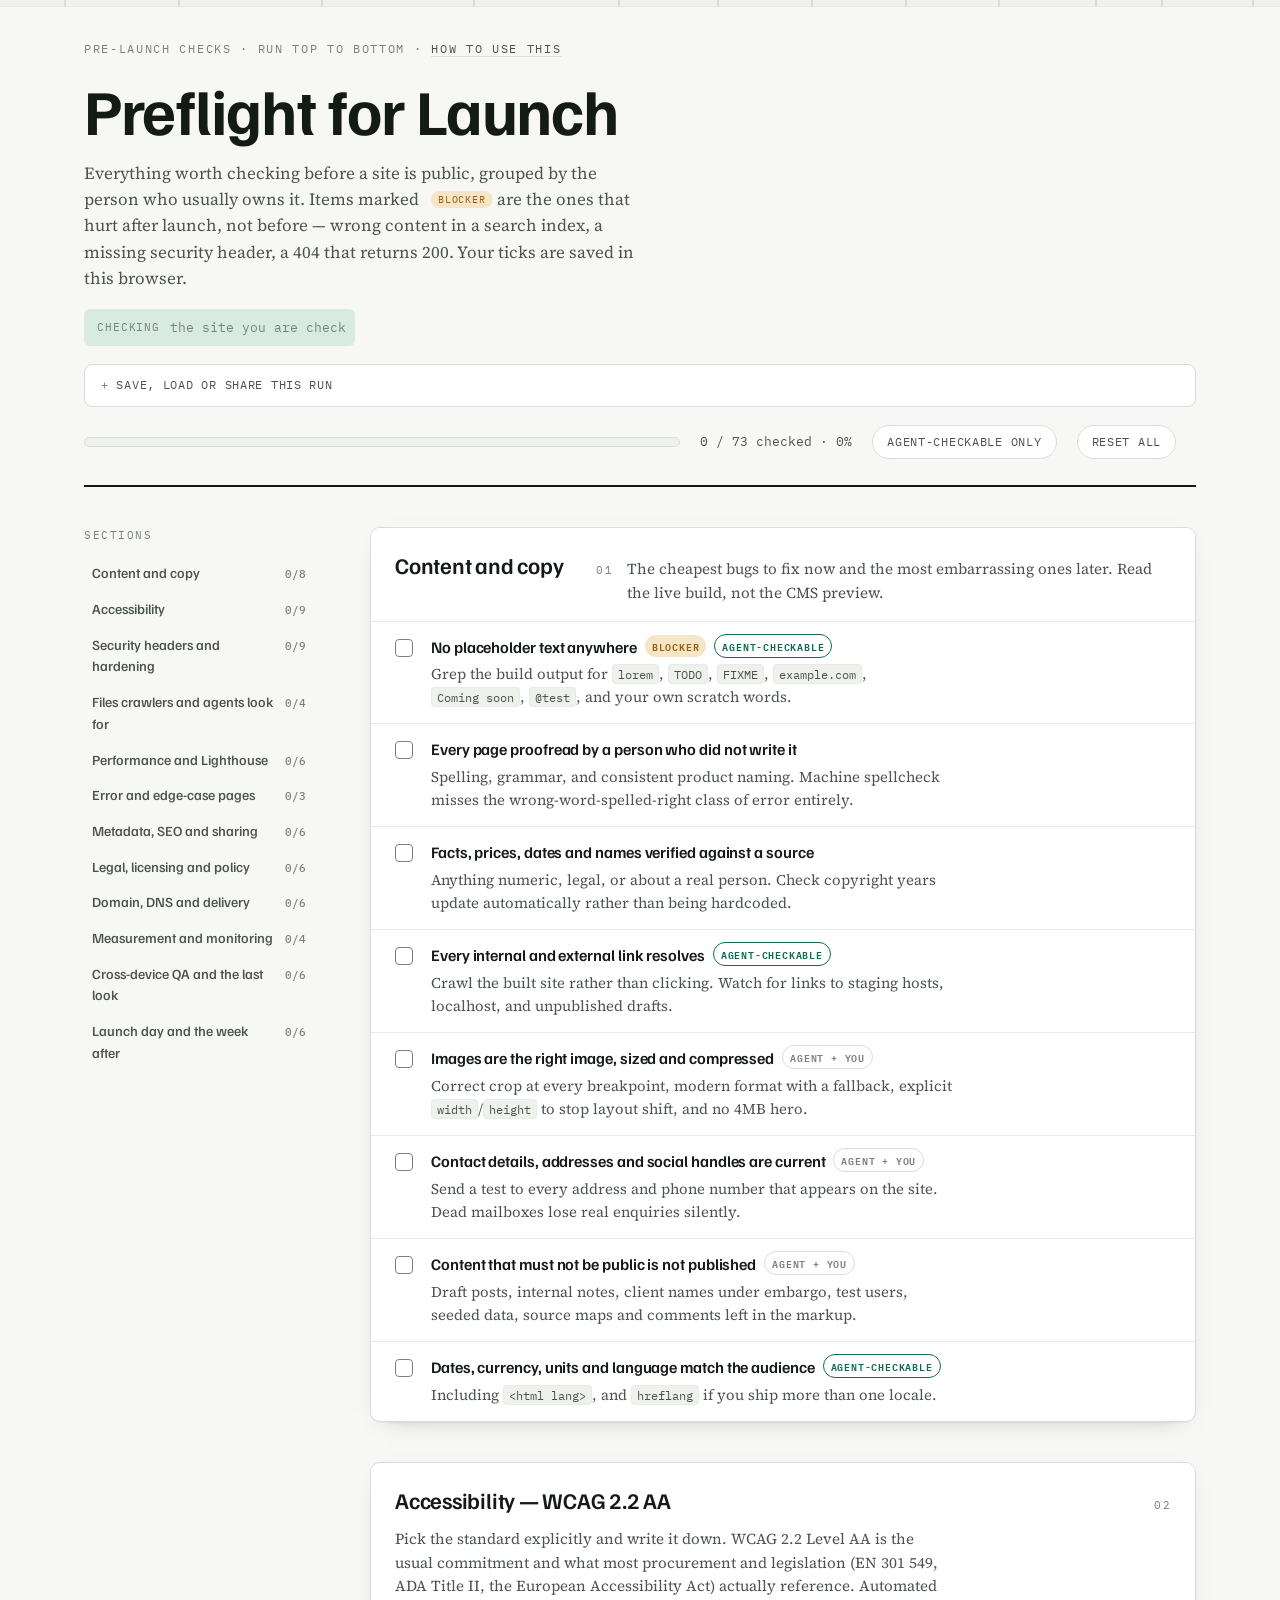
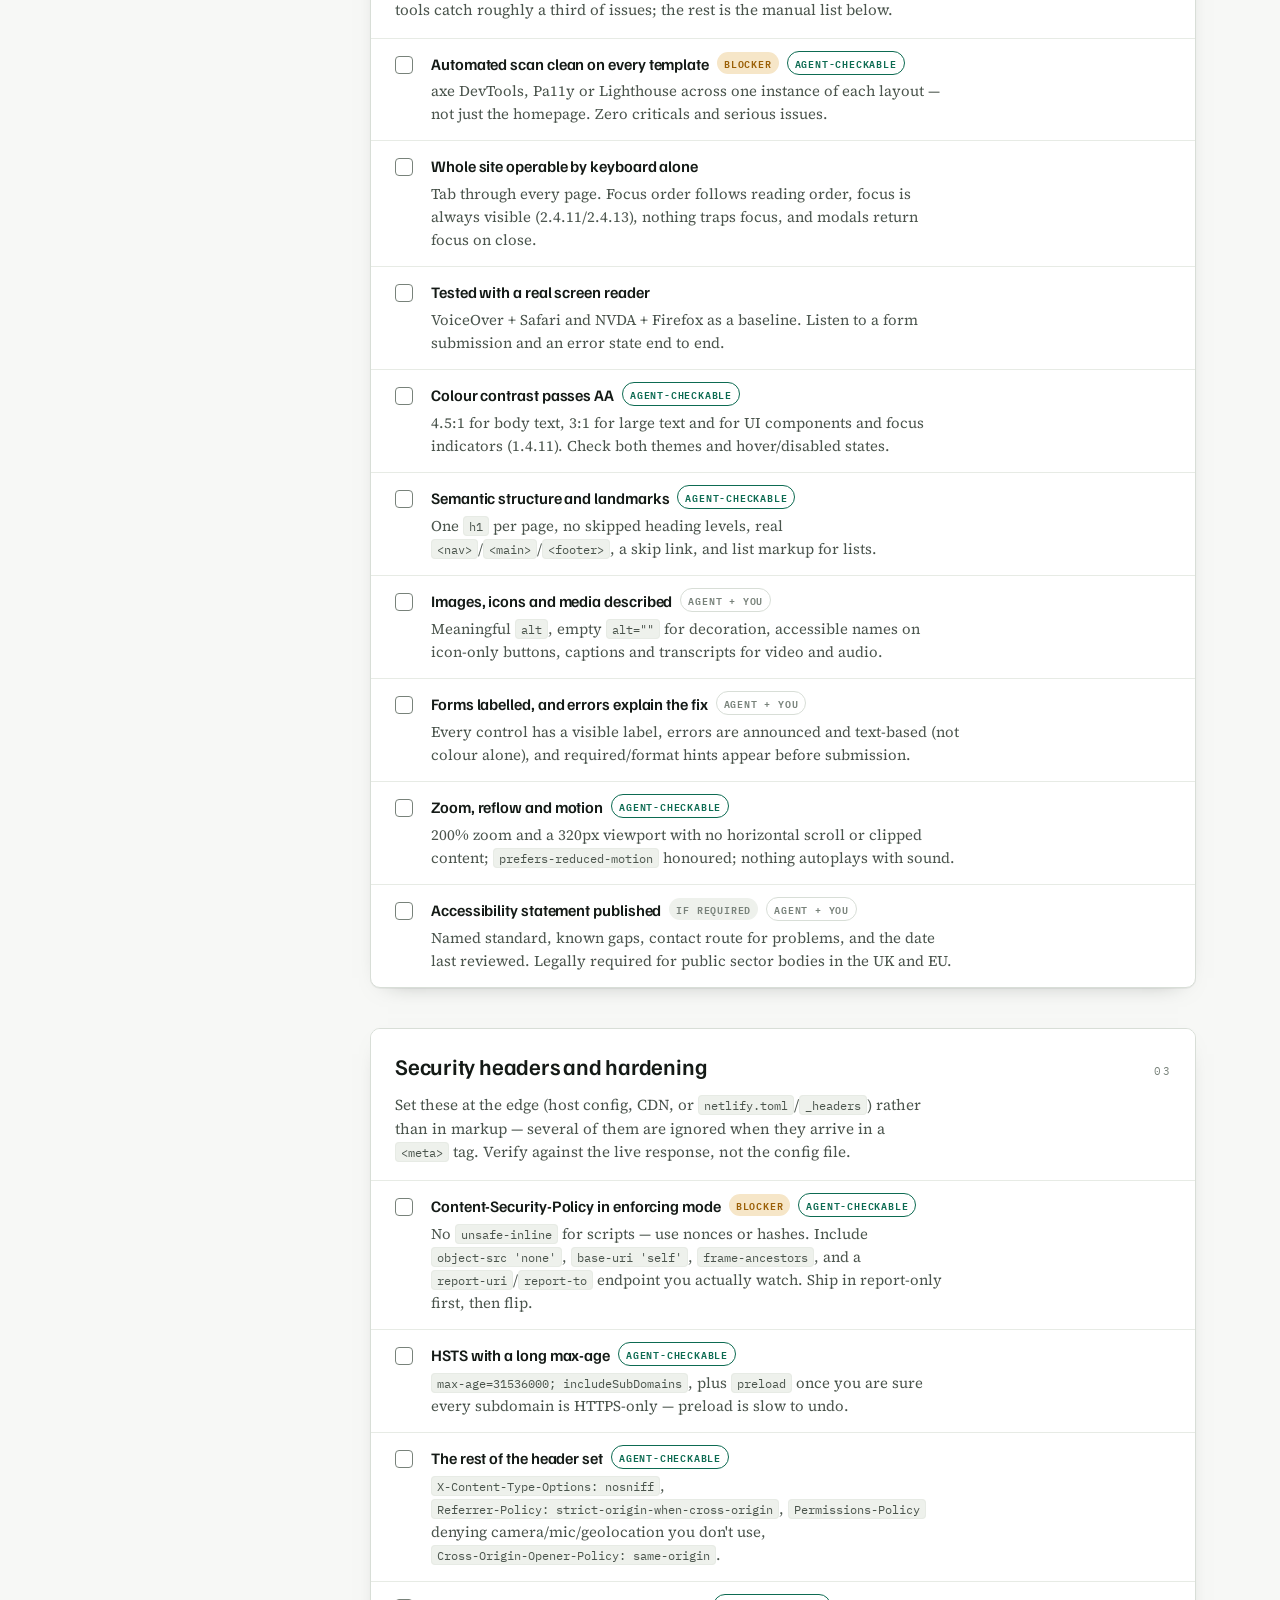
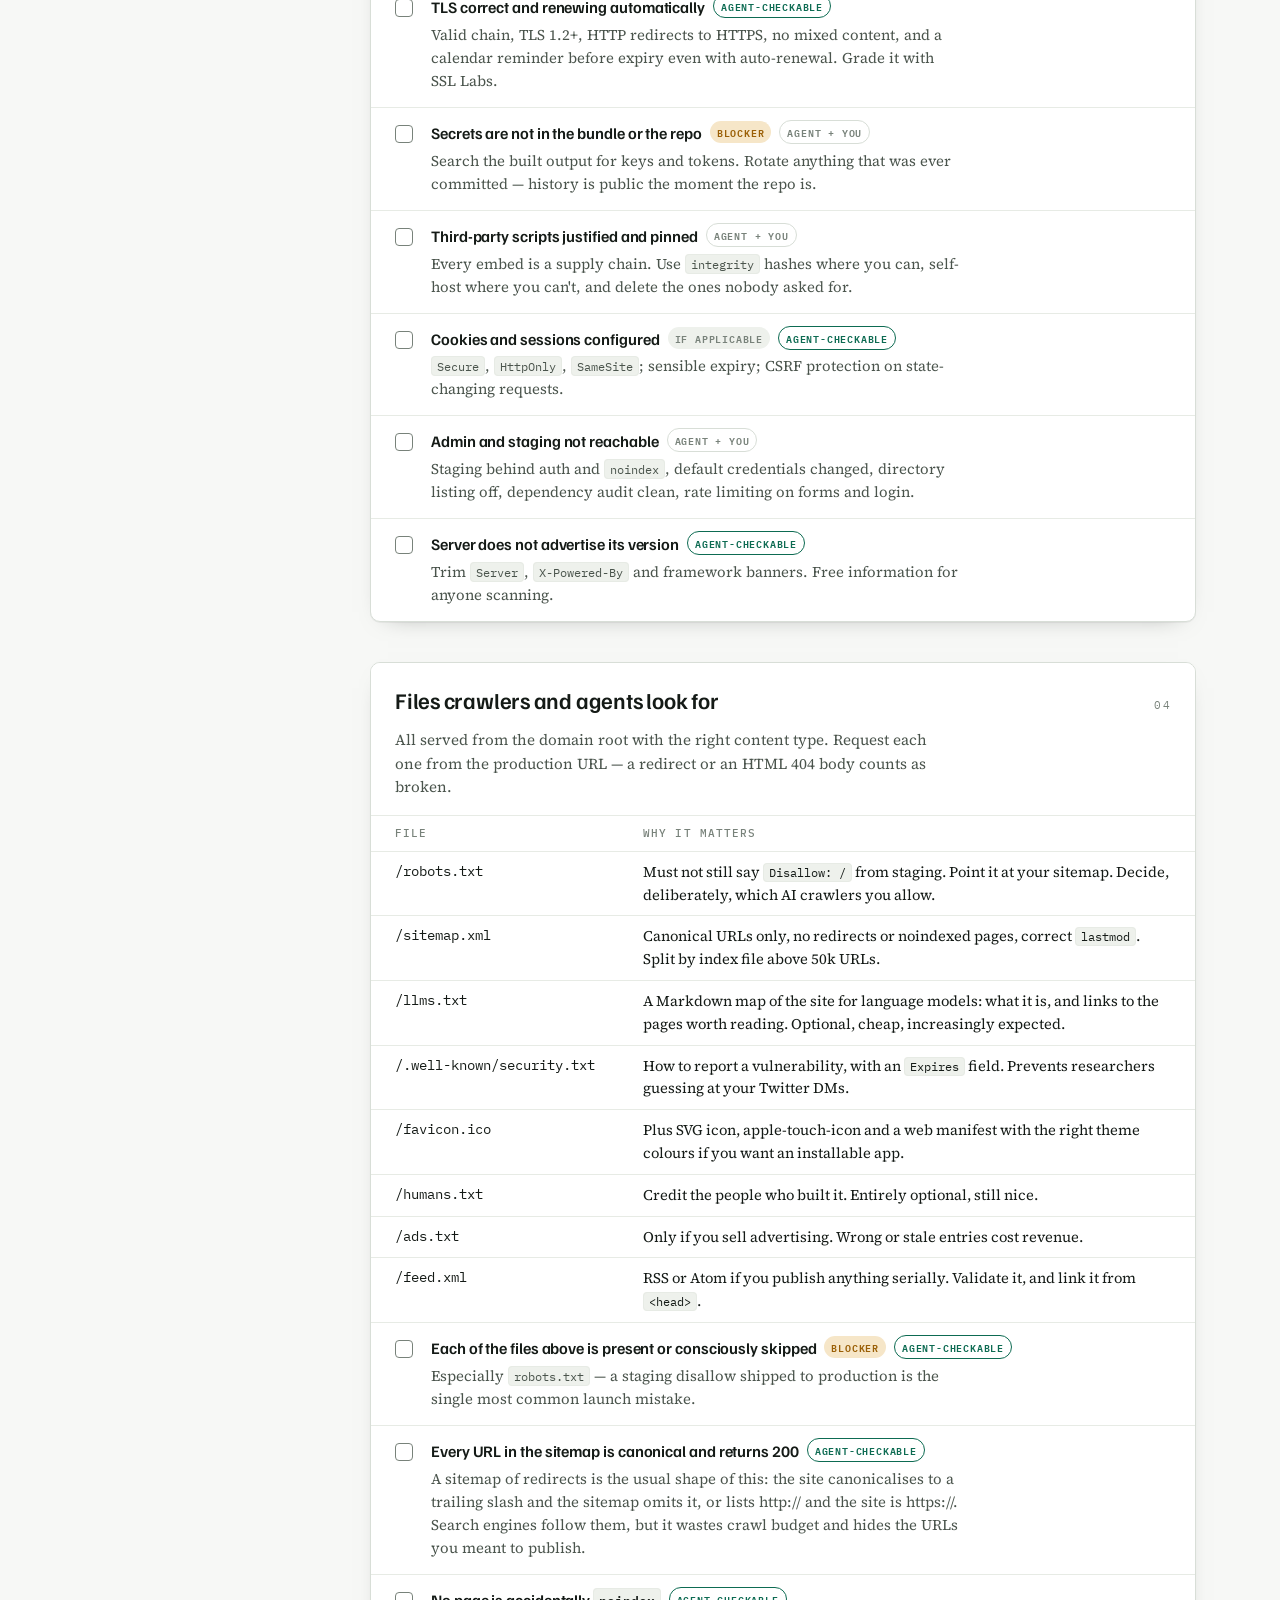
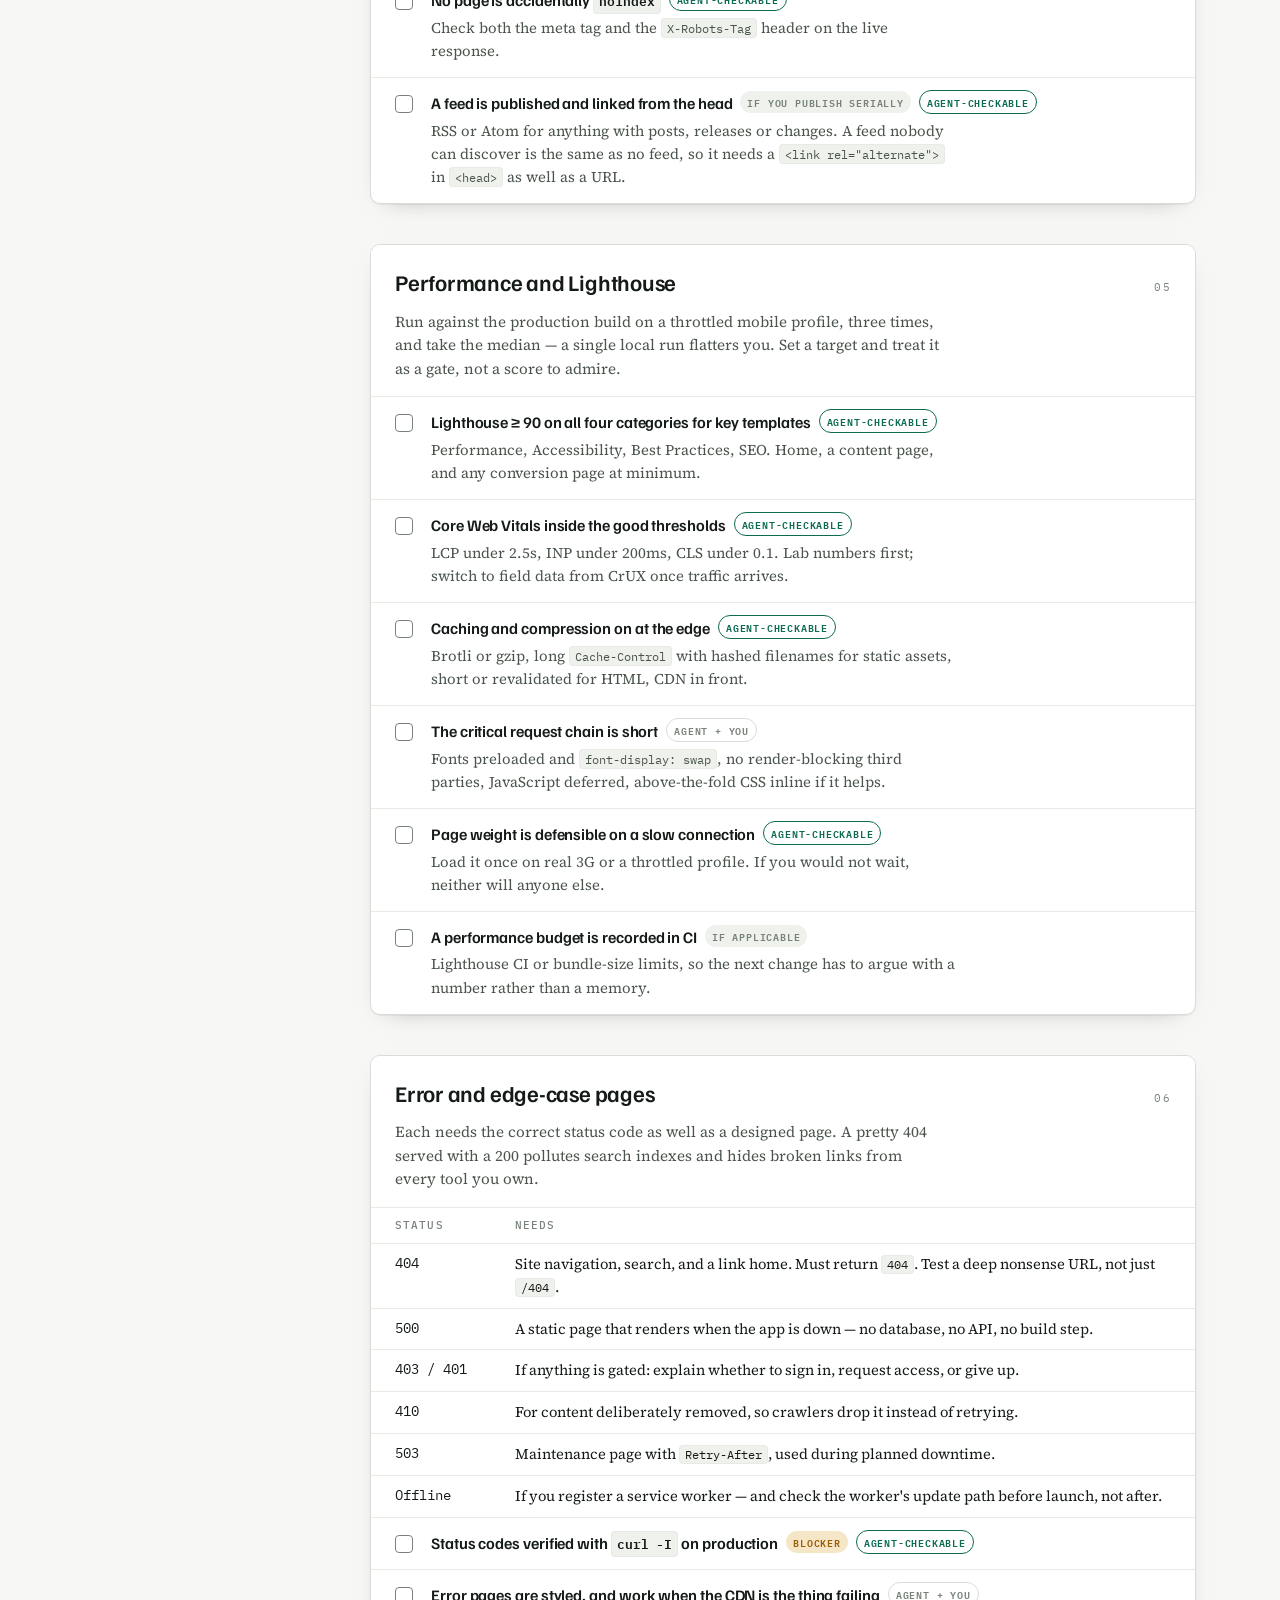
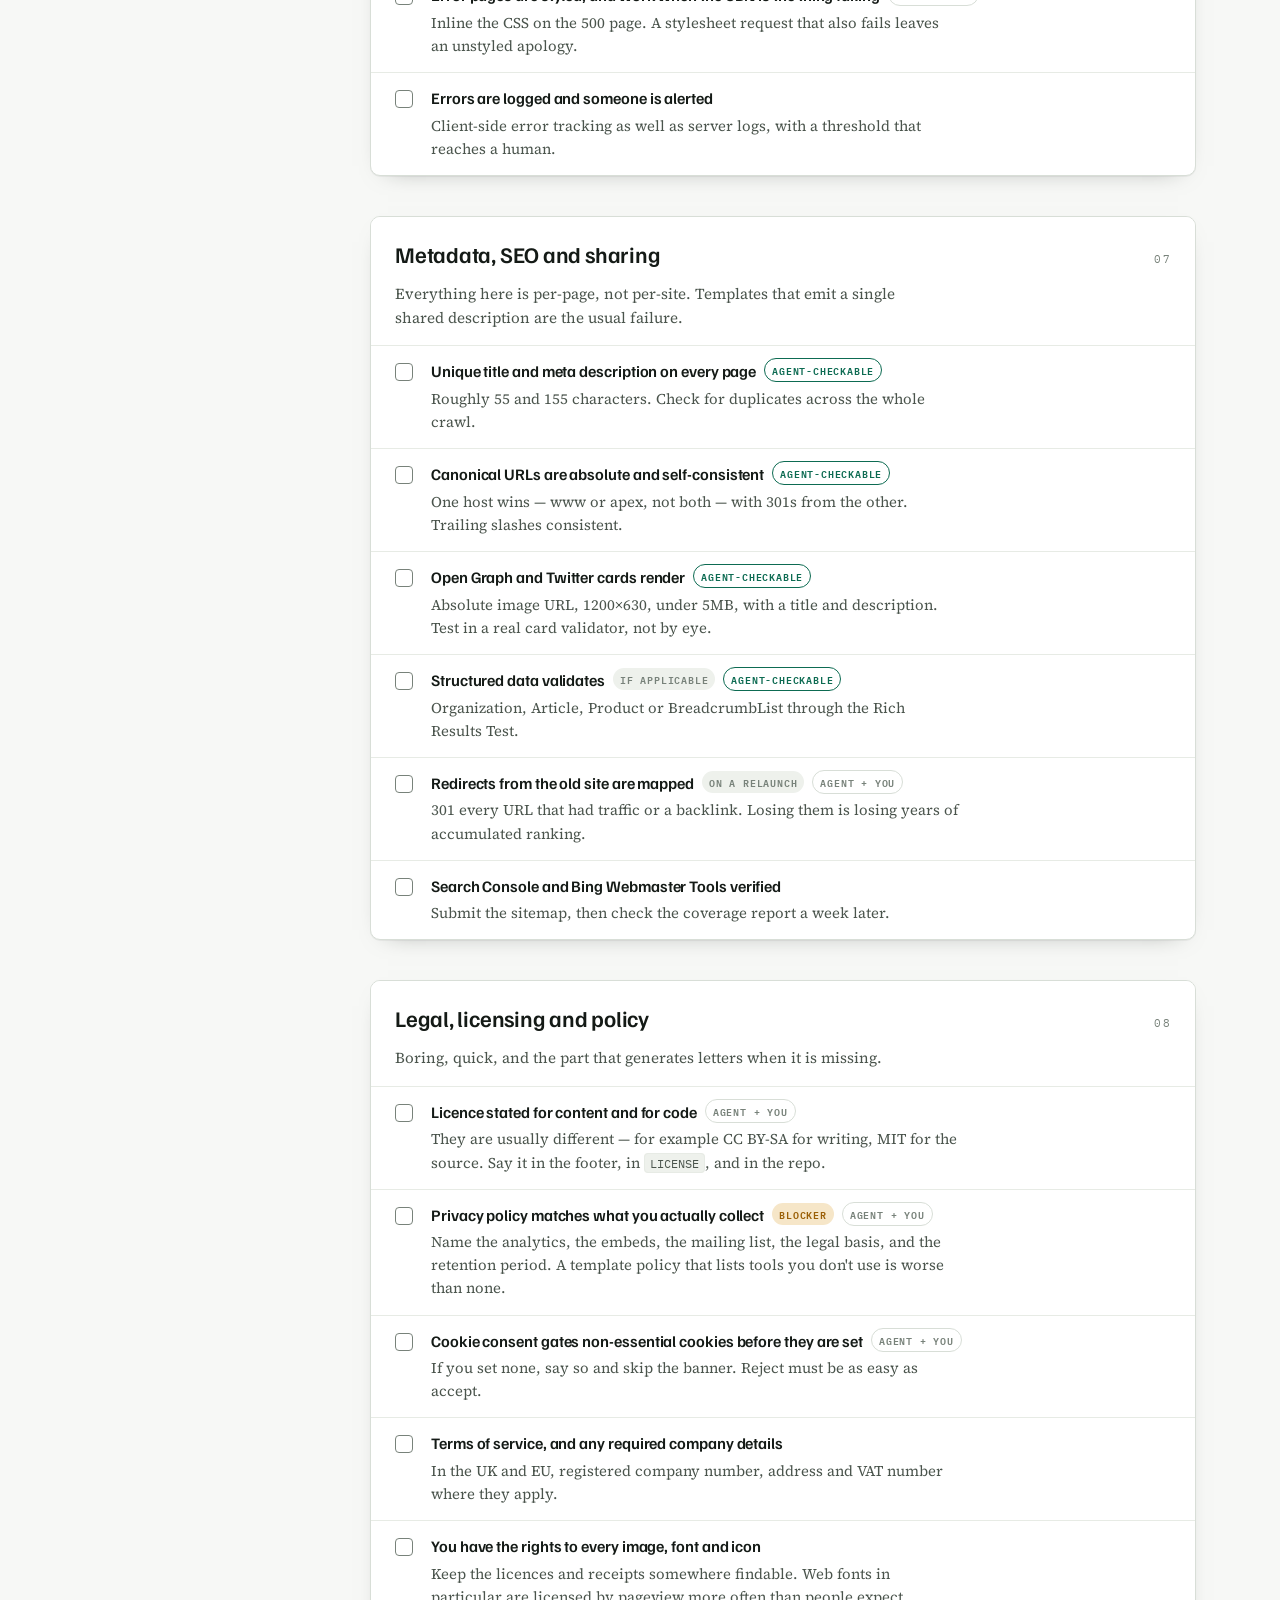
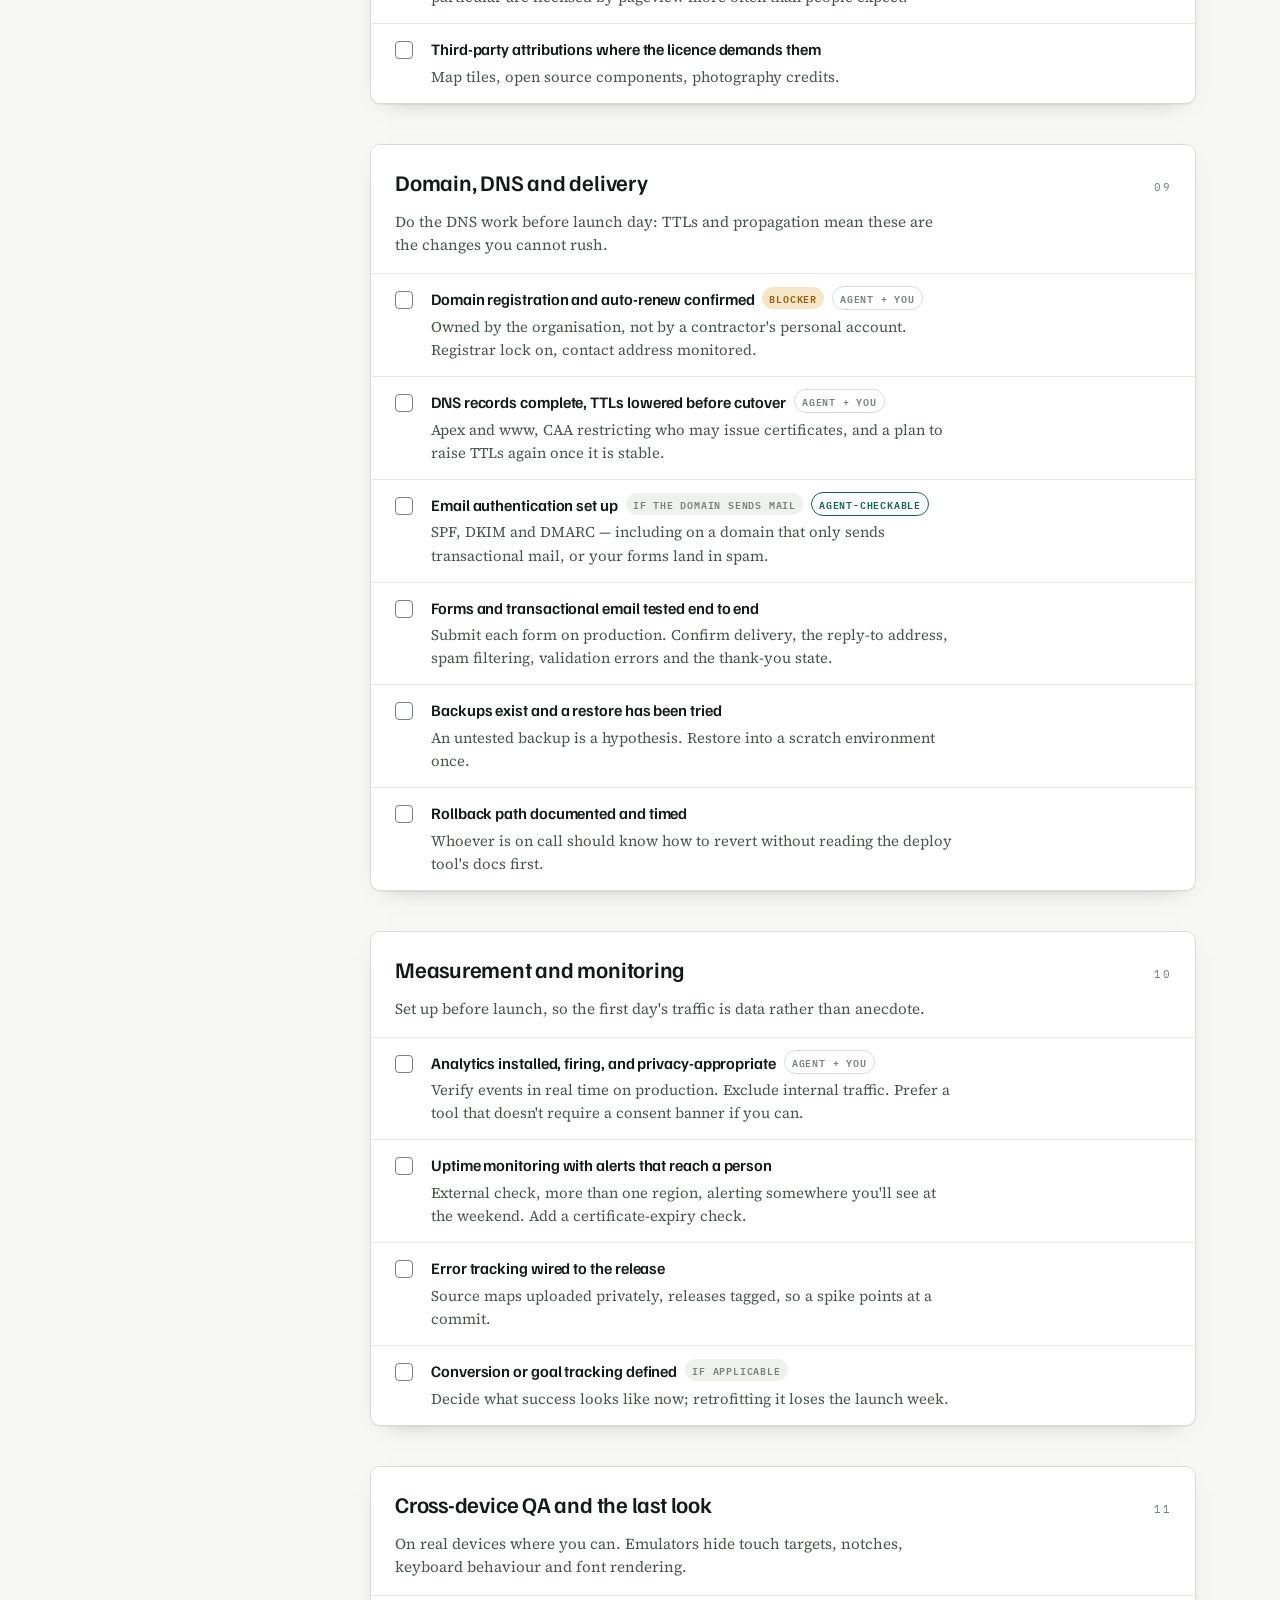
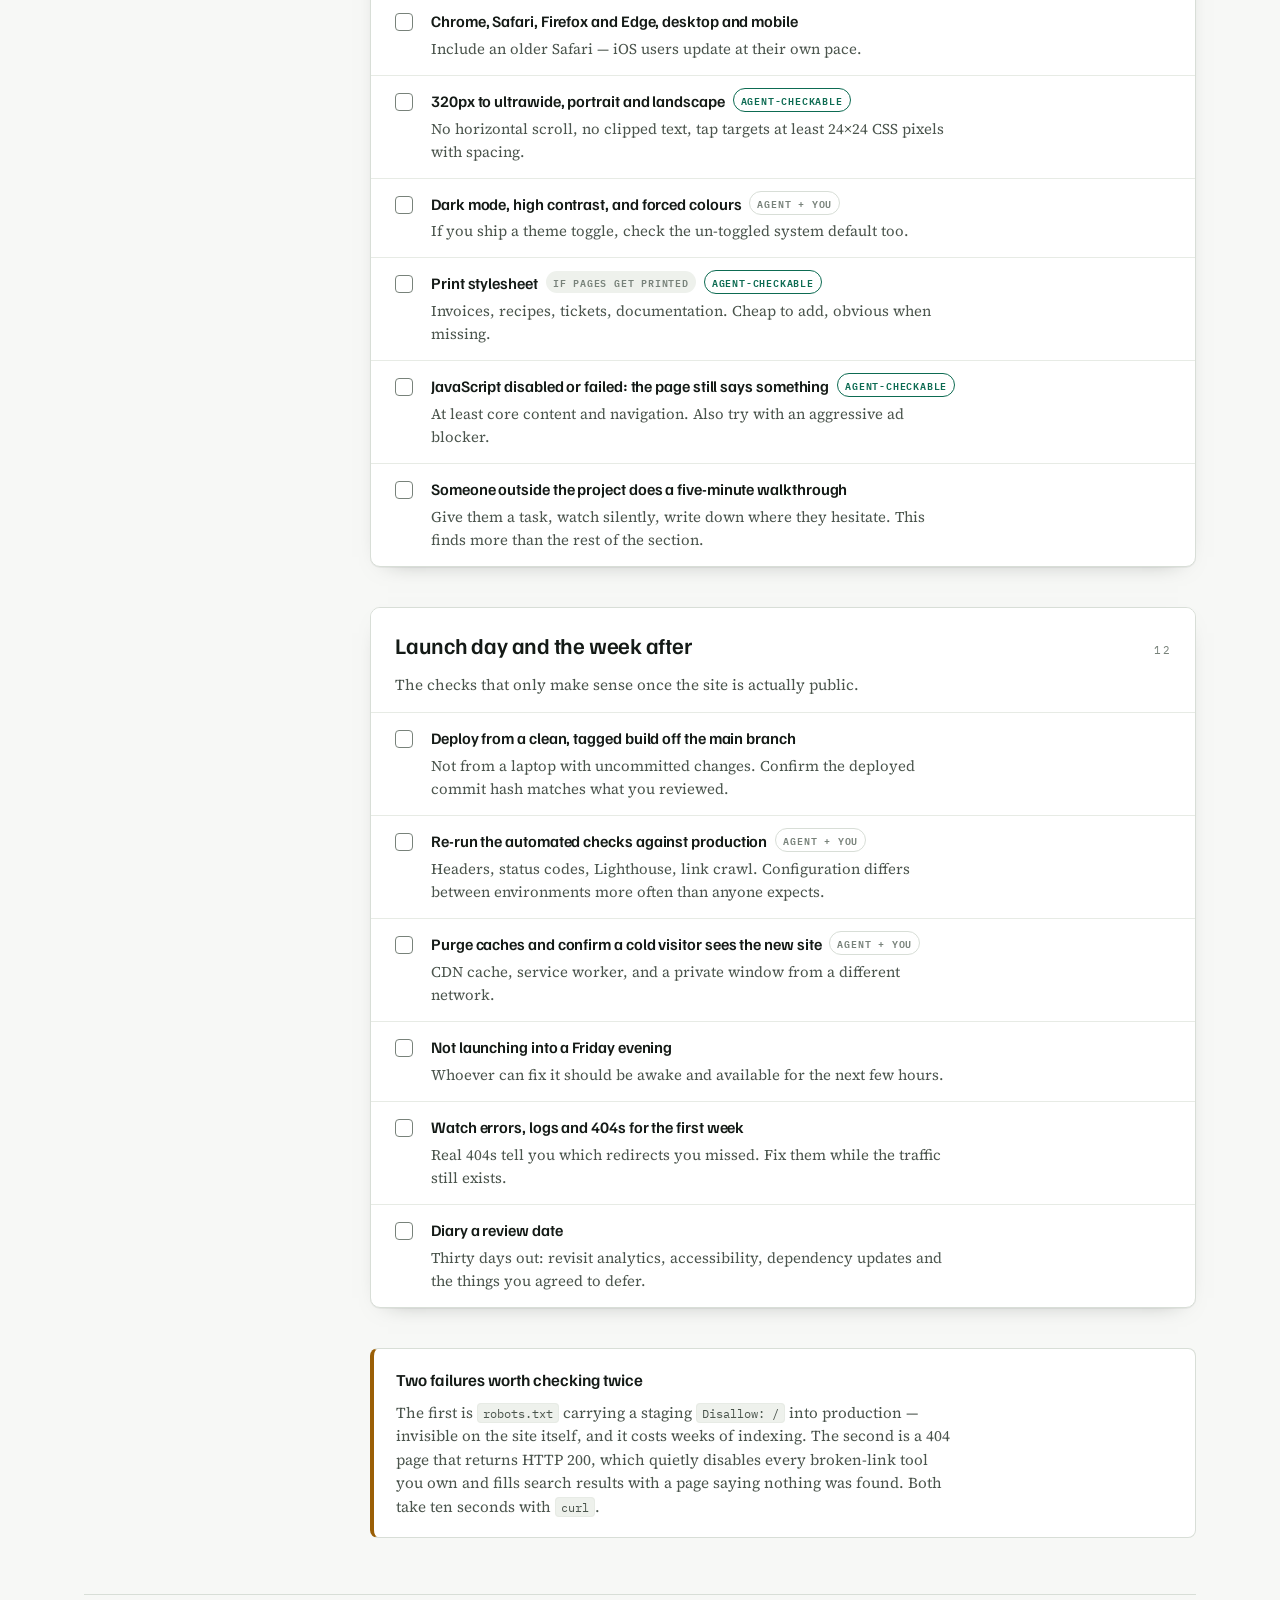
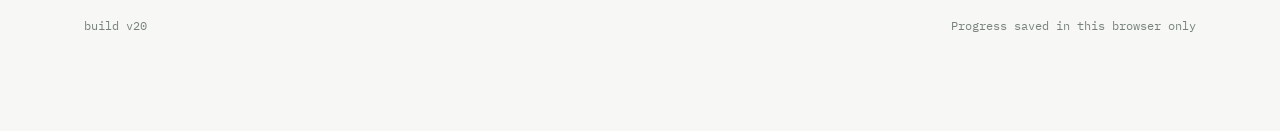
==== commit e1d39741: "Let a person set the site being checked The header said "Checking https://…" and there was no way to" ====
--- a/index.html
+++ b/index.html
@@ -35,7 +35,12 @@
     <div class="eyebrow">Pre-launch checks &middot; run top to bottom &middot; <a class="headlink" href="./guide.html">how to use this</a></div>
     <h1>Preflight for Launch</h1>
     <p class="standfirst">Everything worth checking before a site is public, grouped by the person who usually owns it. Items marked <span class="tag block">blocker</span> are the ones that hurt after launch, not before &mdash; wrong content in a search index, a missing security header, a 404 that returns&nbsp;200. Your ticks are saved in this browser.</p>
-    <p class="target" id="target" hidden></p>
+    <label class="target">
+      <span>Checking</span>
+      <input id="target-input" type="url" inputmode="url" spellcheck="false"
+             placeholder="the site you are checking — yoursite.com">
+      <button type="button" id="target-clear" hidden aria-label="Clear the site being checked">clear</button>
+    </label>
     <details class="panel" id="results-panel">
       <summary>Save, load or share this run</summary>
       <div class="panel-body">
@@ -95,7 +100,7 @@
   </div>
 
   <footer class="foot">
-    <span id="build">build v19</span>
+    <span id="build">build v20</span>
     <span>Progress saved in this browser only</span>
   </footer>
 </div>
--- a/styles.css
+++ b/styles.css
@@ -426,18 +426,54 @@
 
   .status.agent.live { color: var(--go); }
   .target {
+    display: flex;
+    align-items: center;
+    gap: 10px;
     font-family: var(--mono);
     font-size: 13px;
     color: var(--ink-2);
-    margin: 0;
-    padding: 8px 12px;
+    padding: 6px 8px 6px 12px;
     background: var(--go-soft);
+    border: 1px solid transparent;
     border-radius: 6px;
     align-self: flex-start;
     max-width: 100%;
-    overflow-wrap: anywhere;
-  }
-  .target b { font-weight: 500; color: var(--ink); }
+    flex: 0 1 auto;
+  }
+  .target:focus-within { border-color: var(--go); }
+  .target > span {
+    font-size: 11px;
+    letter-spacing: .08em;
+    text-transform: uppercase;
+    color: var(--ink-3);
+    white-space: nowrap;
+  }
+  .target input {
+    font-family: var(--mono);
+    font-size: 13px;
+    color: var(--ink);
+    background: transparent;
+    border: 0;
+    padding: 3px 0;
+    min-width: 22ch;
+    flex: 1 1 auto;
+  }
+  .target input:focus { outline: none; }
+  .target input::placeholder { color: var(--ink-3); }
+  .target button {
+    font-family: var(--mono);
+    font-size: 10px;
+    letter-spacing: .08em;
+    text-transform: uppercase;
+    color: var(--ink-3);
+    background: transparent;
+    border: 1px solid var(--rule);
+    border-radius: 999px;
+    padding: 3px 9px;
+    cursor: pointer;
+  }
+  .target button:hover { color: var(--ink); border-color: var(--ink-3); }
+  .target button[hidden] { display: none; }
   .evidence {
     grid-column: 2;
     display: flex;
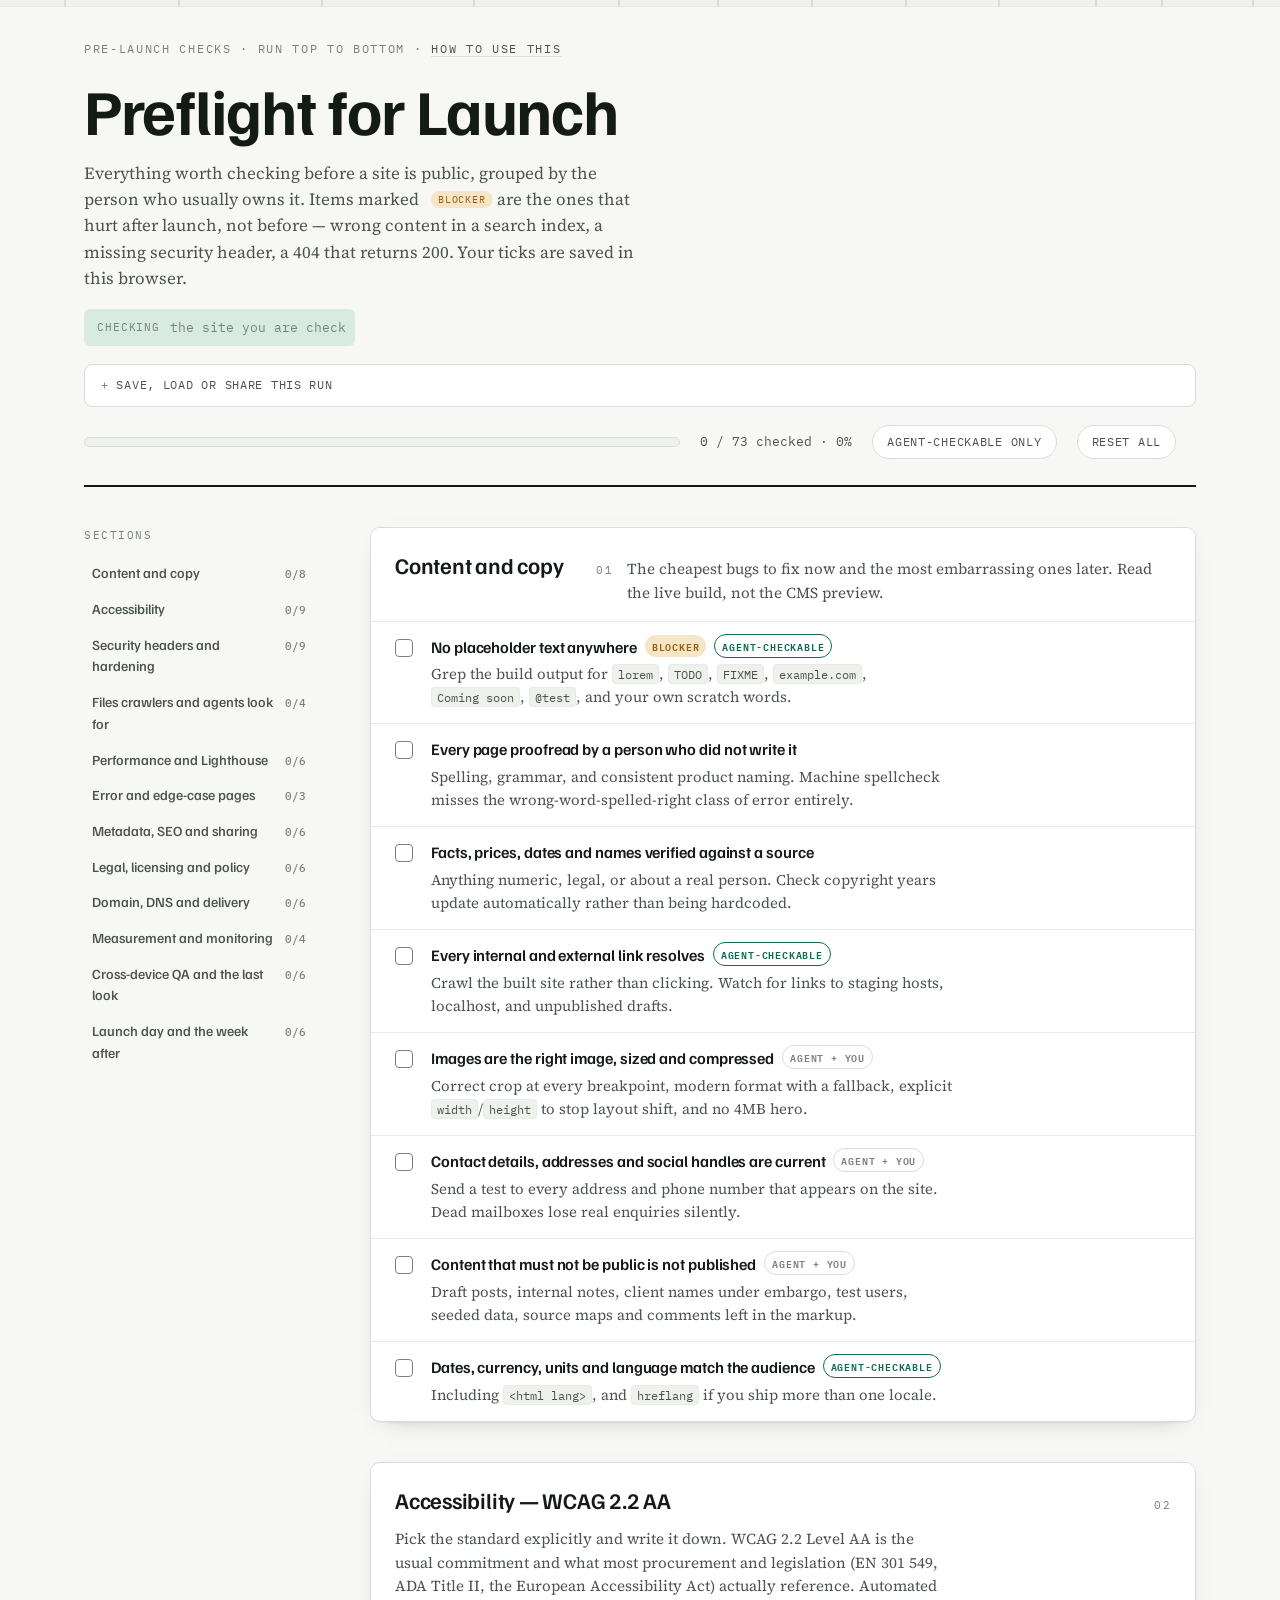
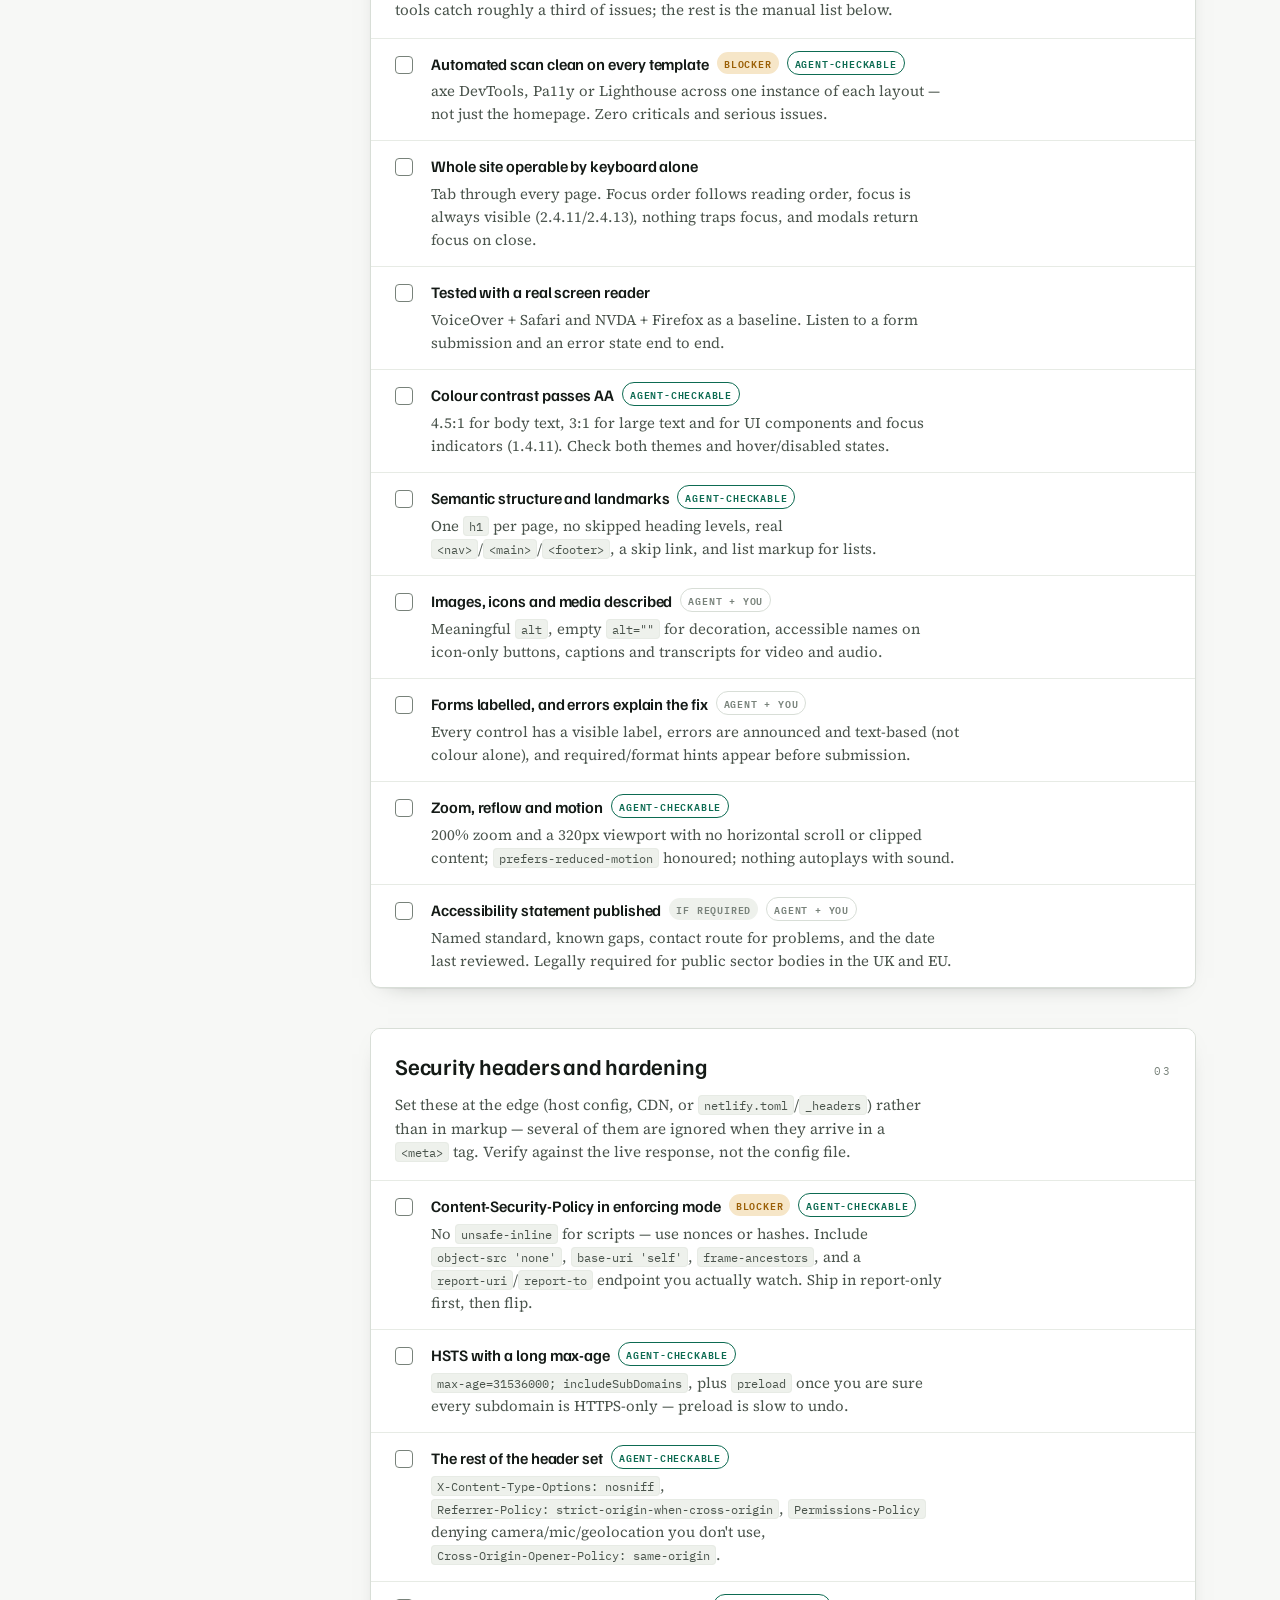
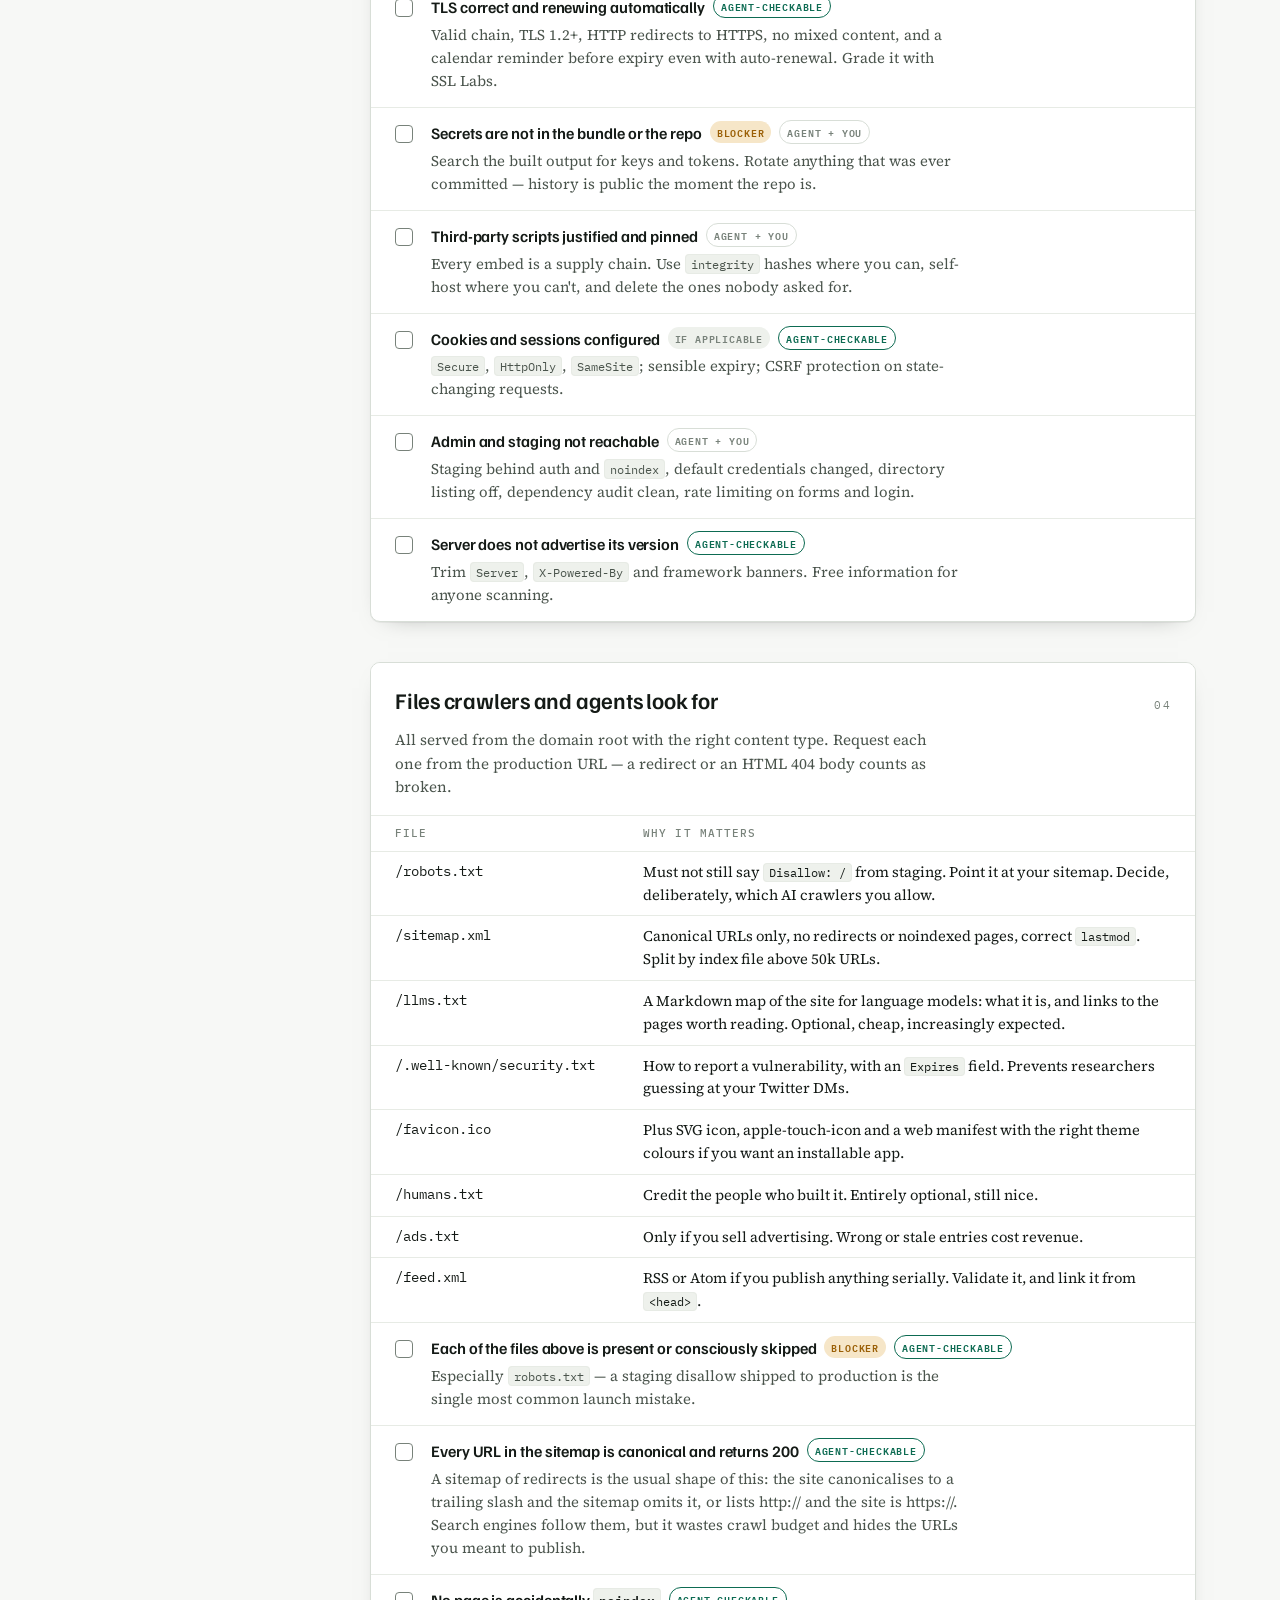
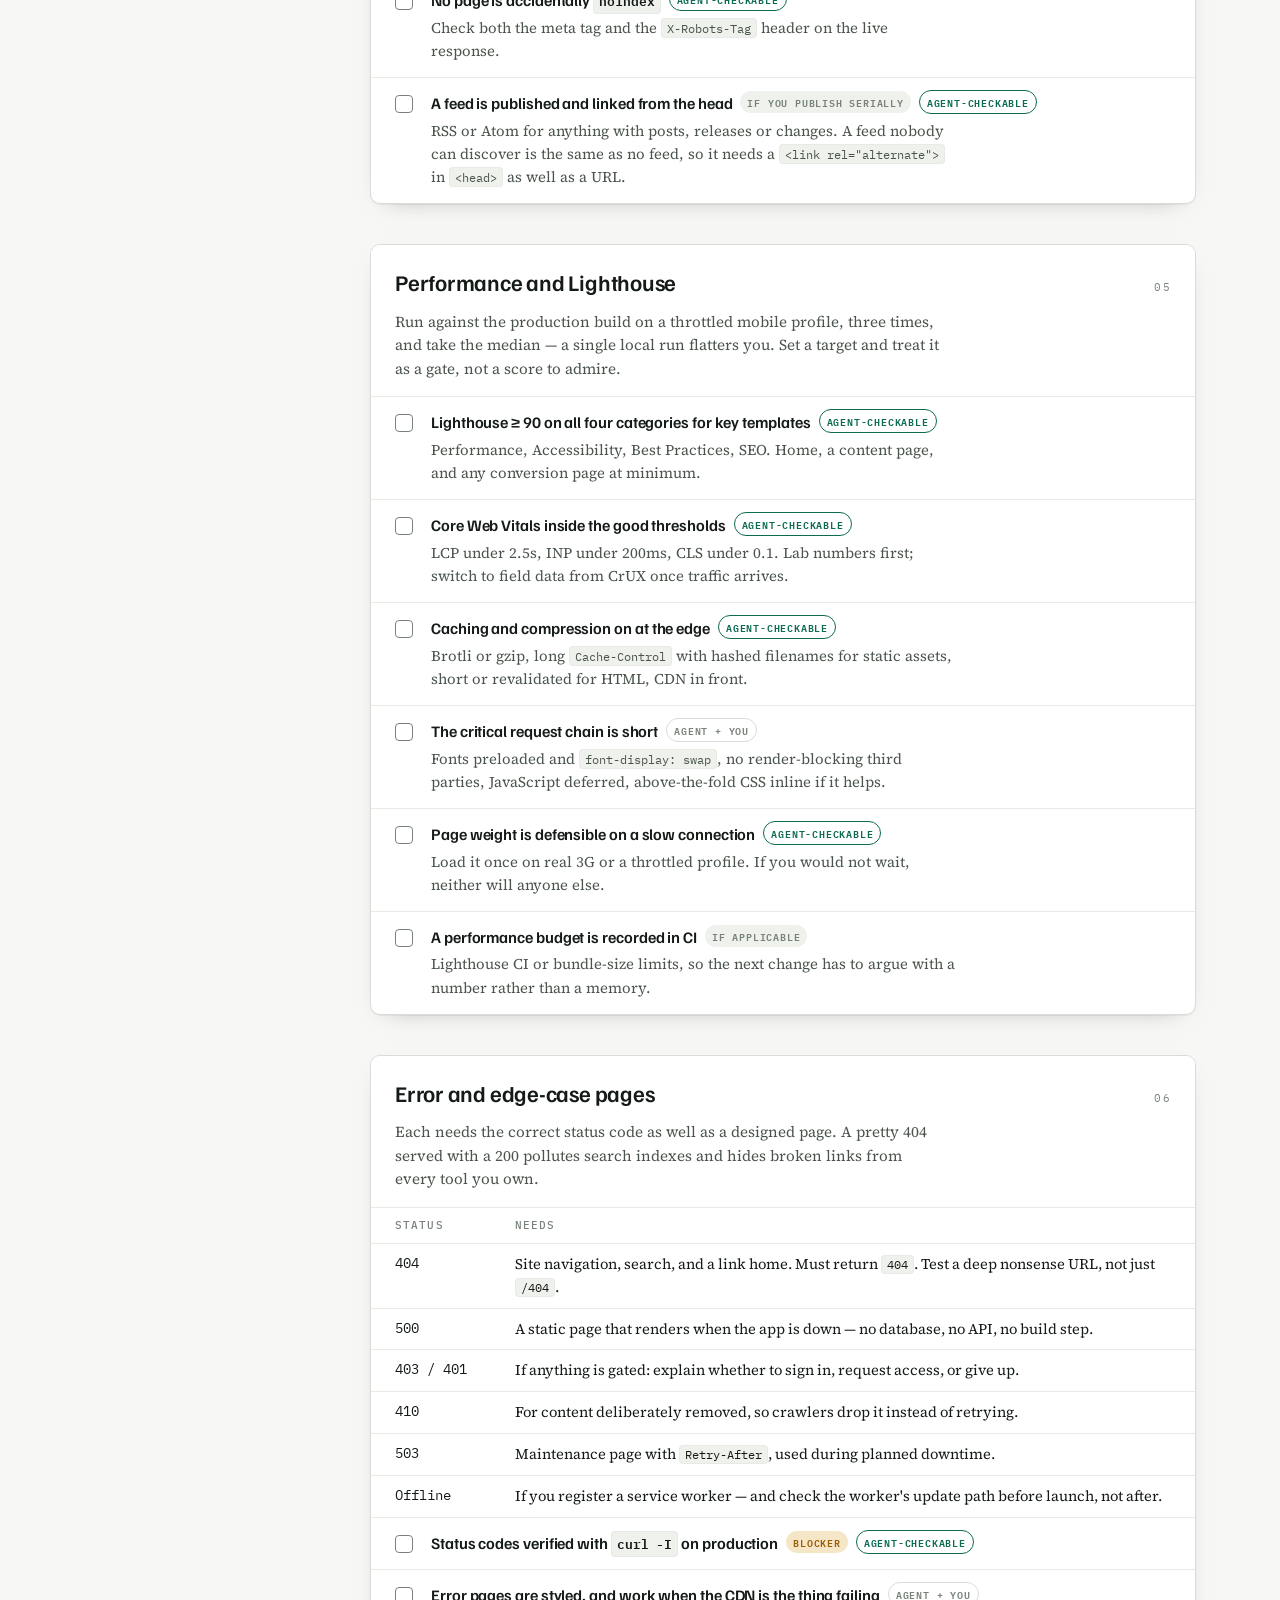
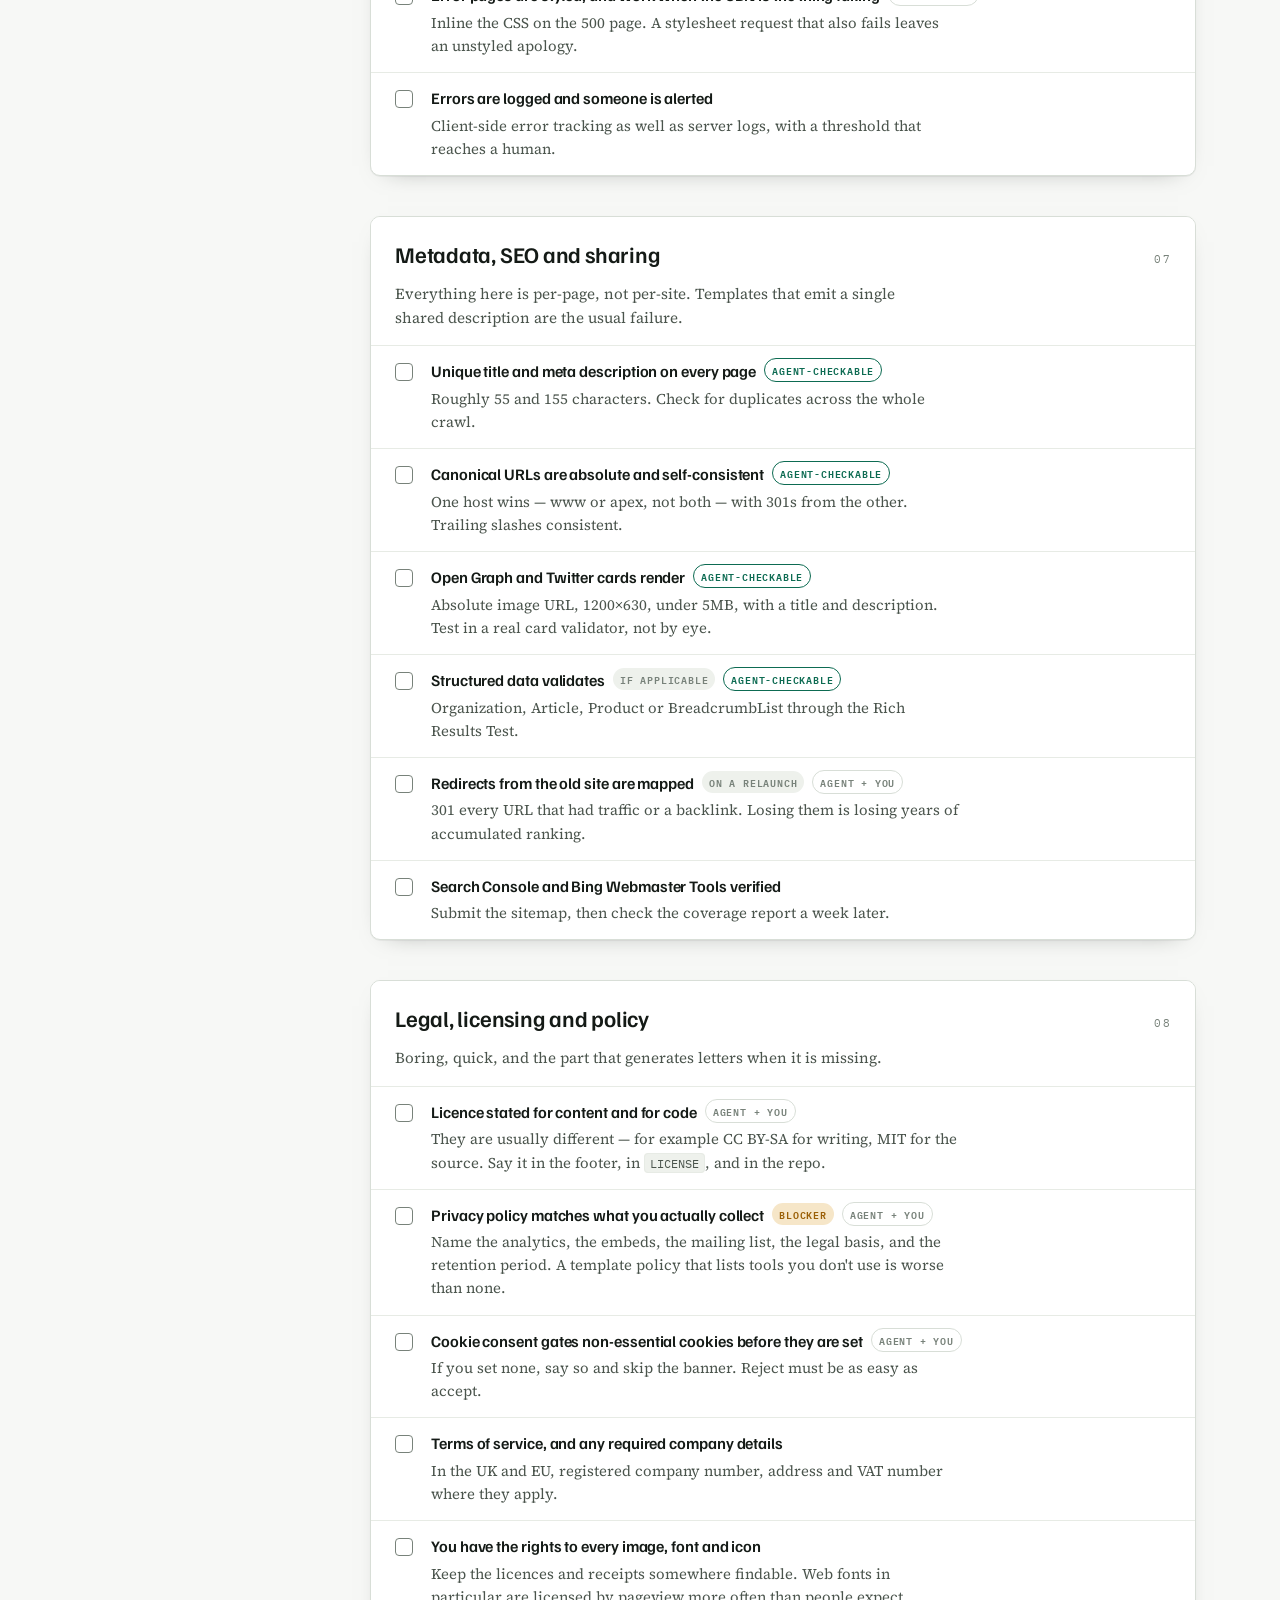
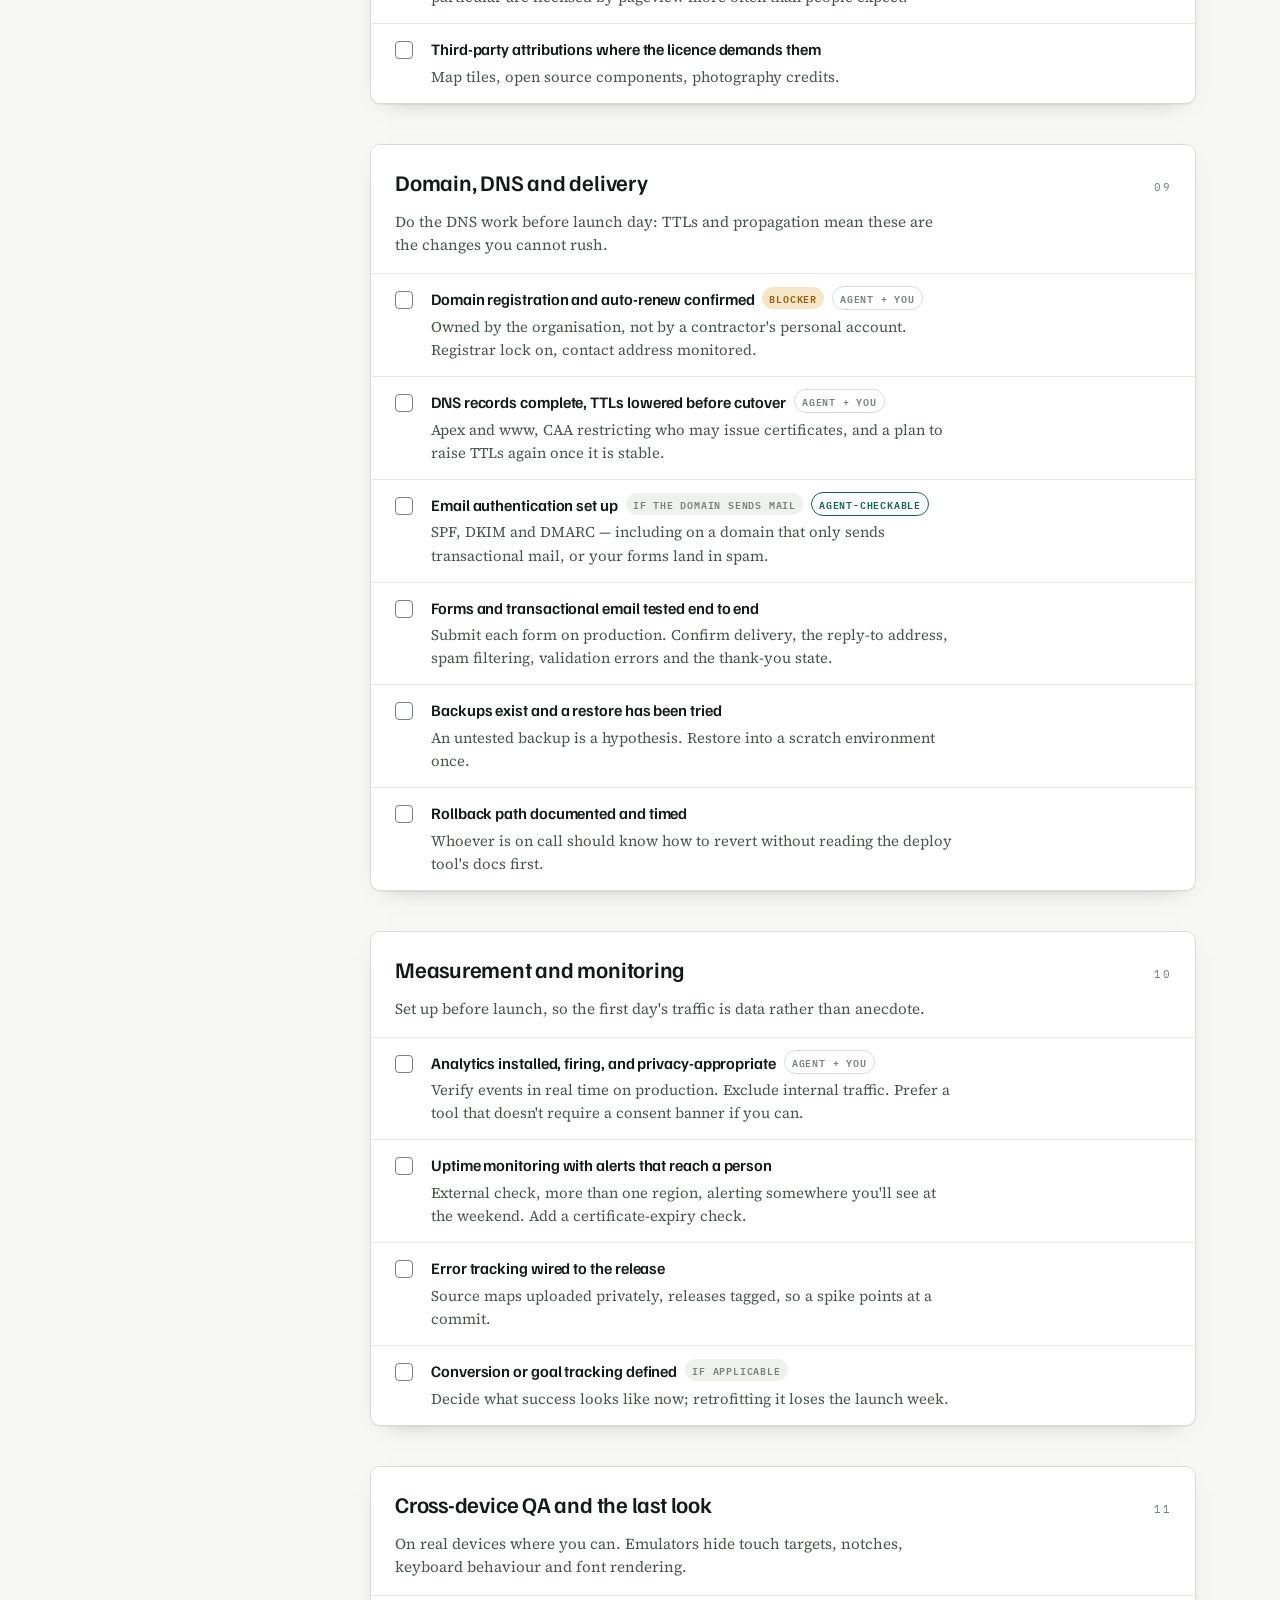
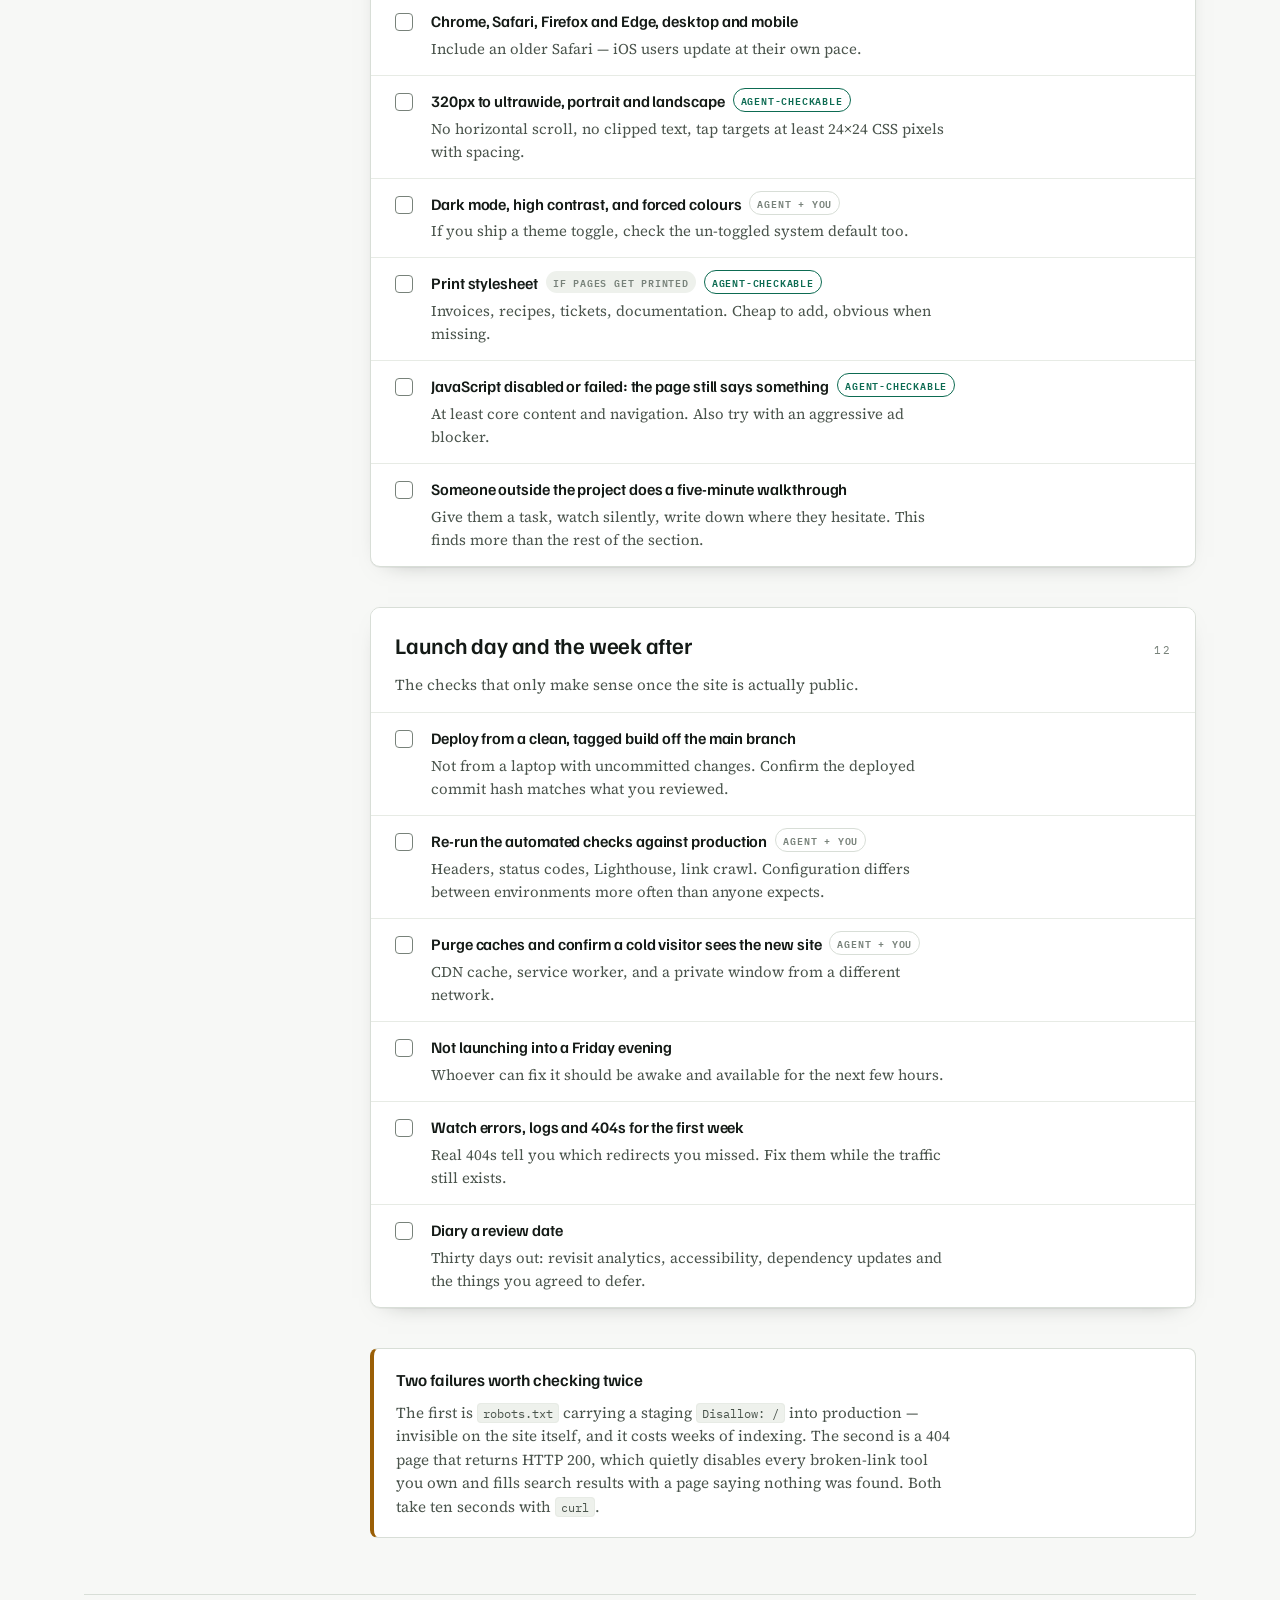
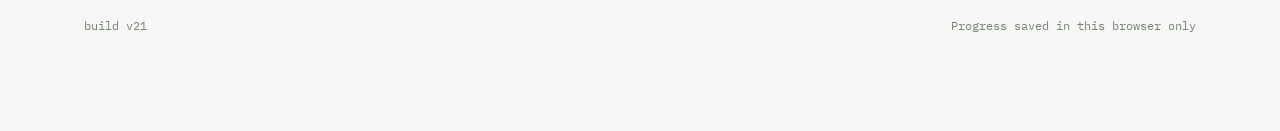
==== commit 7a1528aa: "Stop the guide hiding its own page [data-flow] { display: none } matched body, which is exactly wher" ====
--- a/index.html
+++ b/index.html
@@ -100,7 +100,7 @@
   </div>
 
   <footer class="foot">
-    <span id="build">build v20</span>
+    <span id="build">build v21</span>
     <span>Progress saved in this browser only</span>
   </footer>
 </div>
--- a/styles.css
+++ b/styles.css
@@ -780,7 +780,9 @@
   }
   /* Only the flow that matches the chosen app is shown. Hide every variant, then bring back
      the matching one — including "supported", which covers both tools and paste. */
-  [data-flow] { display: none; }
+  /* Descendant selector, deliberately: body itself carries data-flow, so a bare
+     [data-flow] rule hides the whole page the moment guide.js sets it. */
+  body [data-flow] { display: none; }
   body[data-flow="tools"] [data-flow="tools"],
   body[data-flow="paste"] [data-flow="paste"],
   body[data-flow="unsupported"] [data-flow="unsupported"],
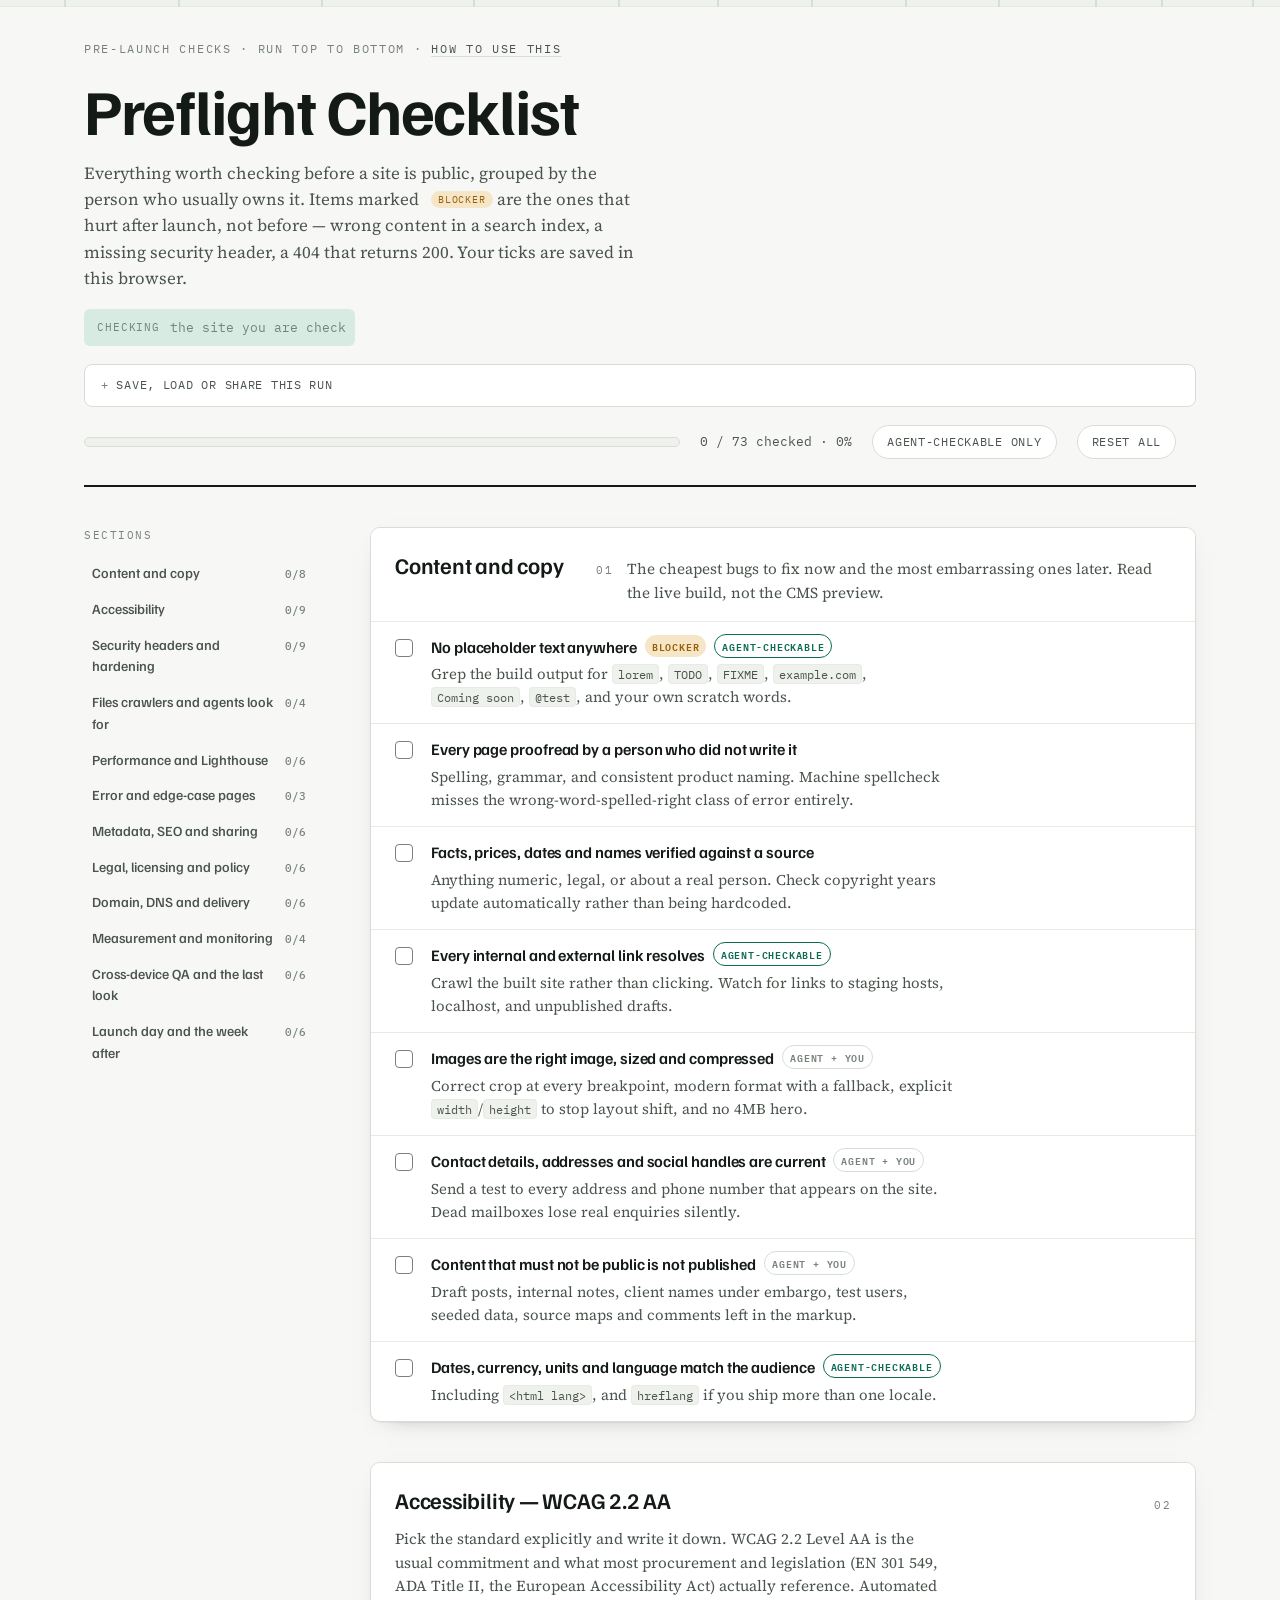
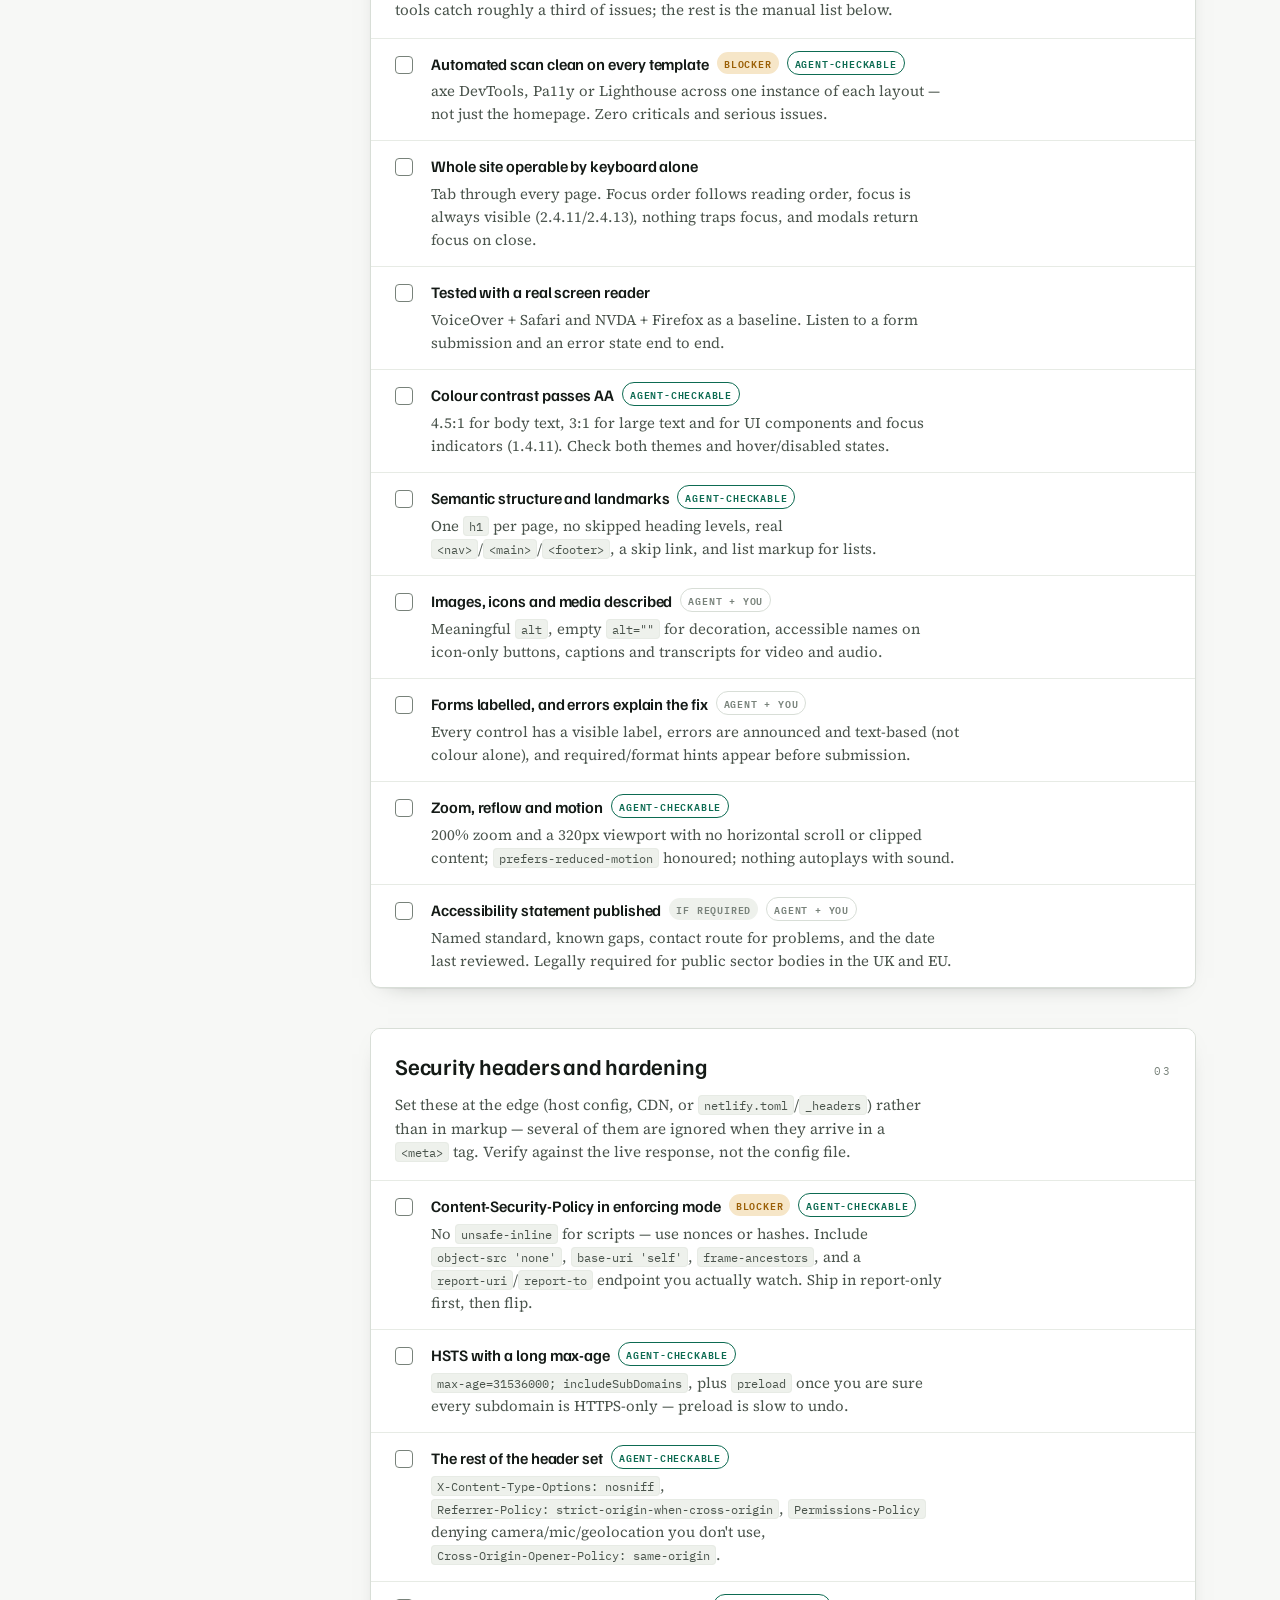
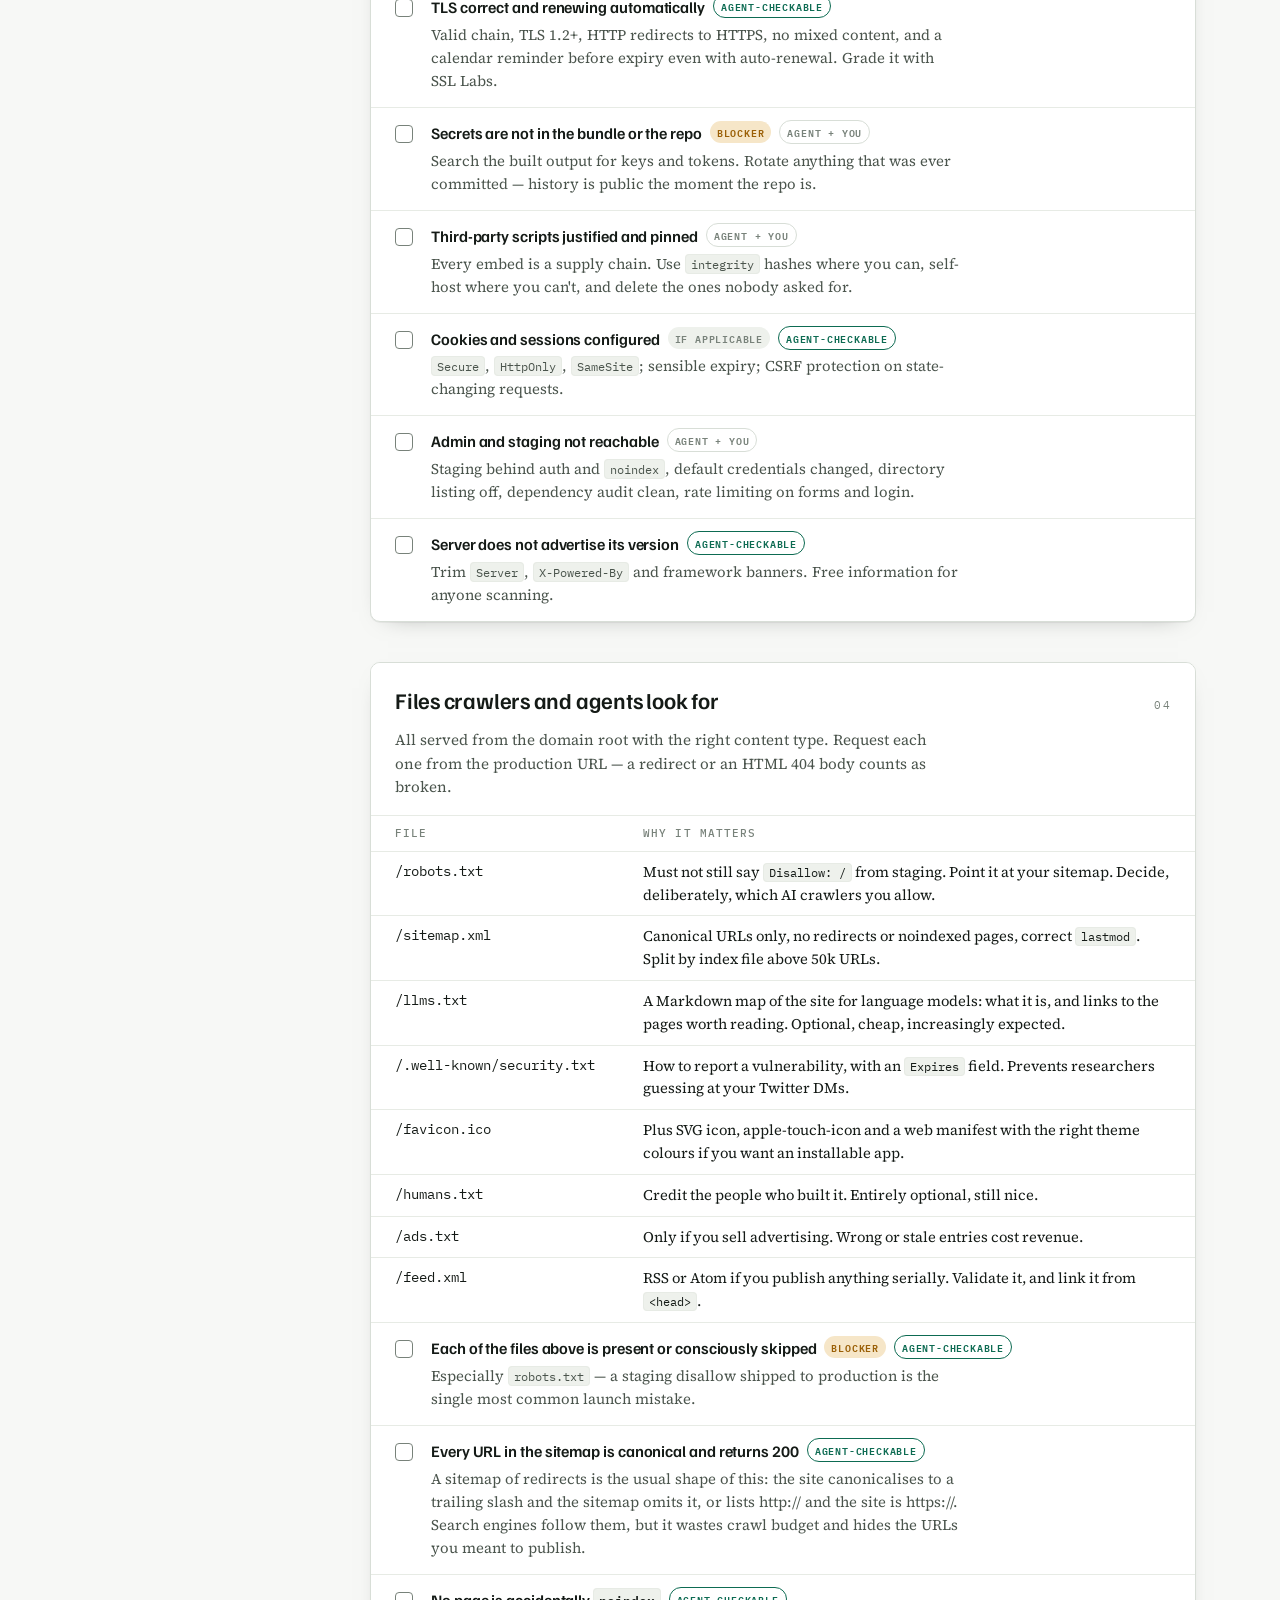
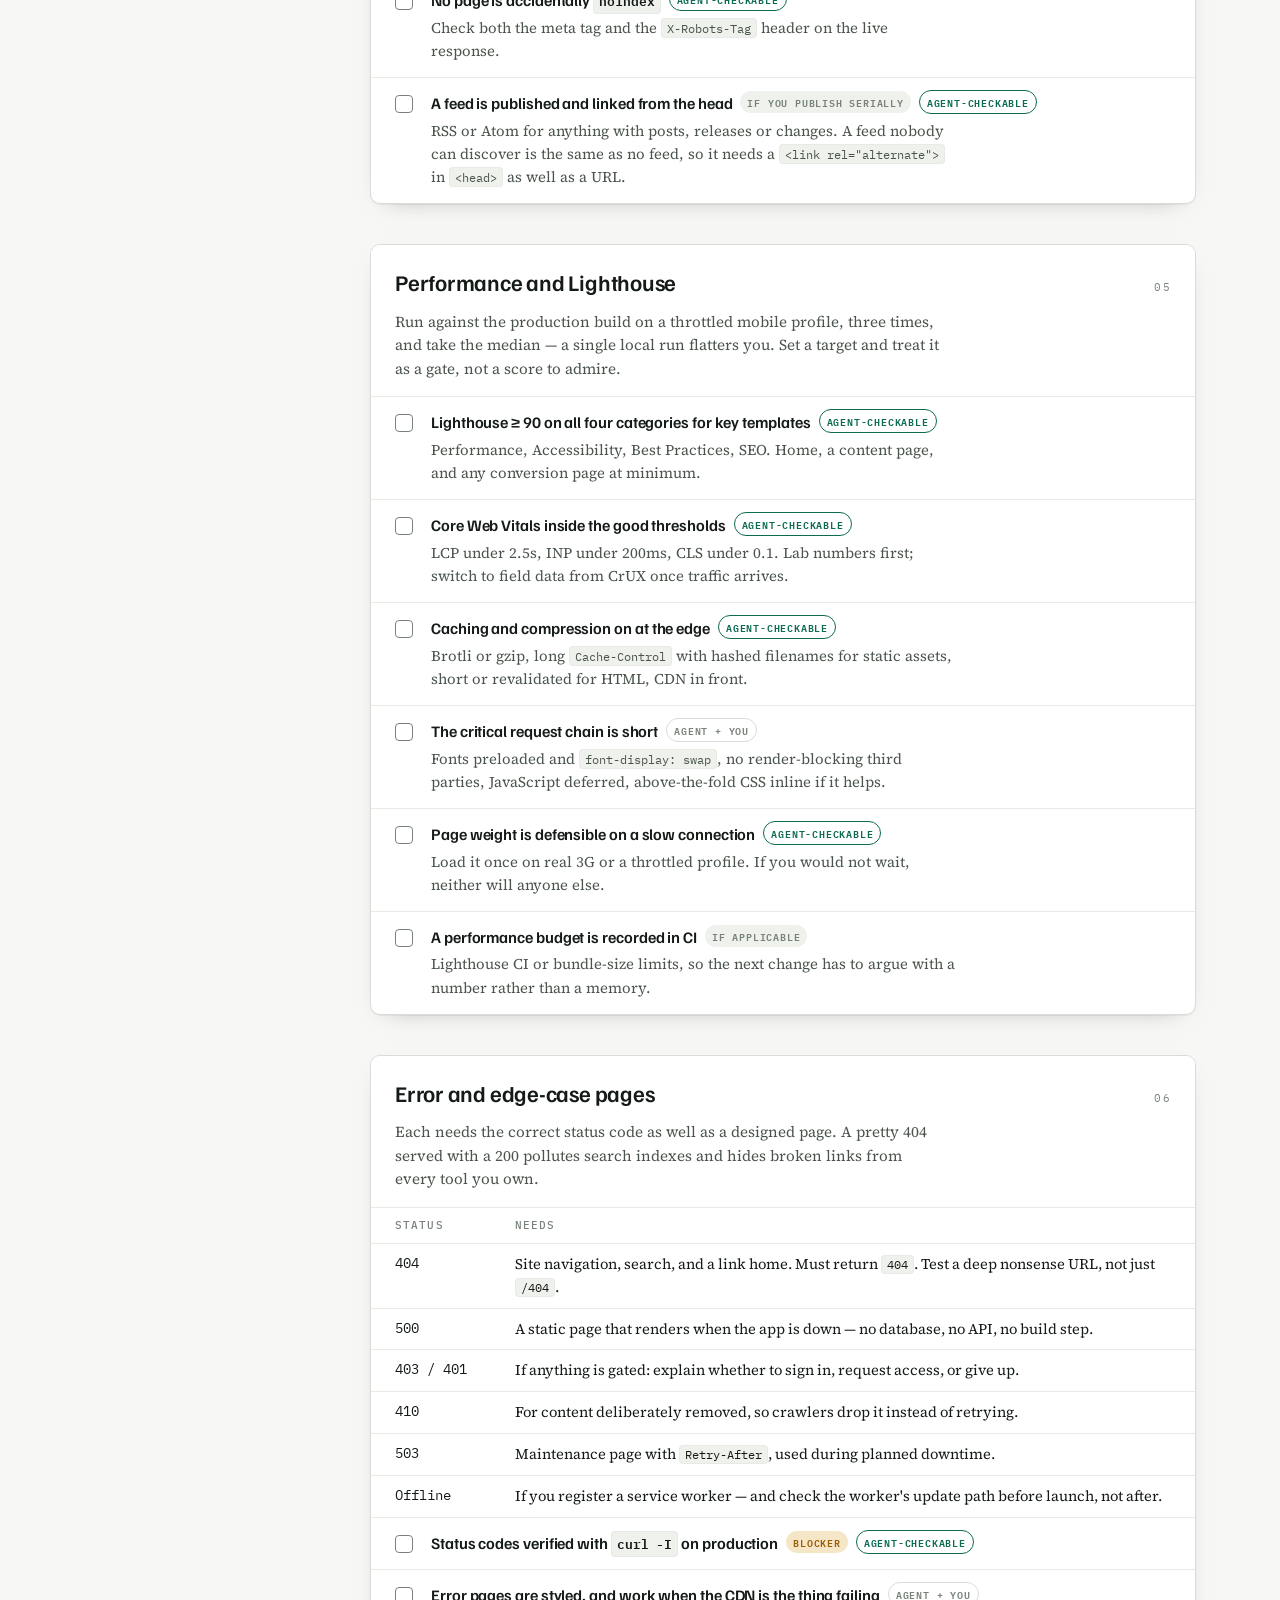
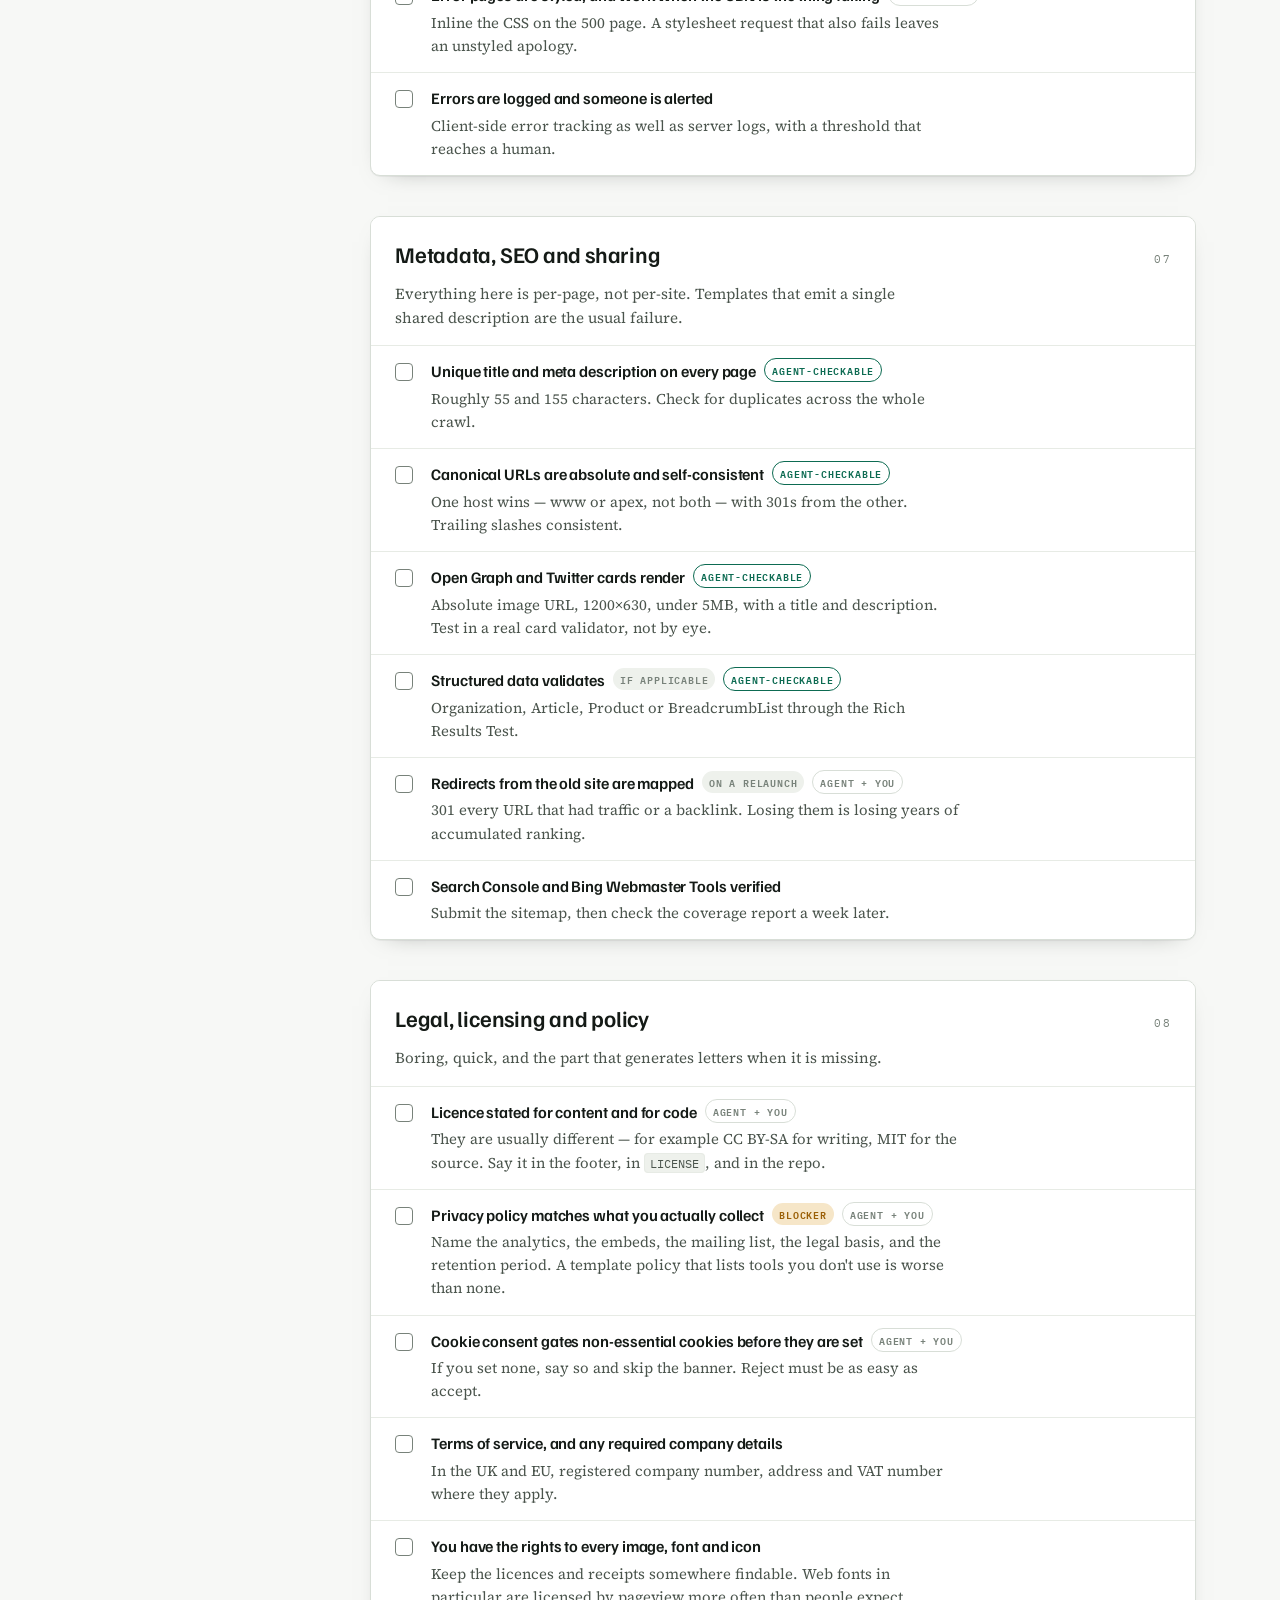
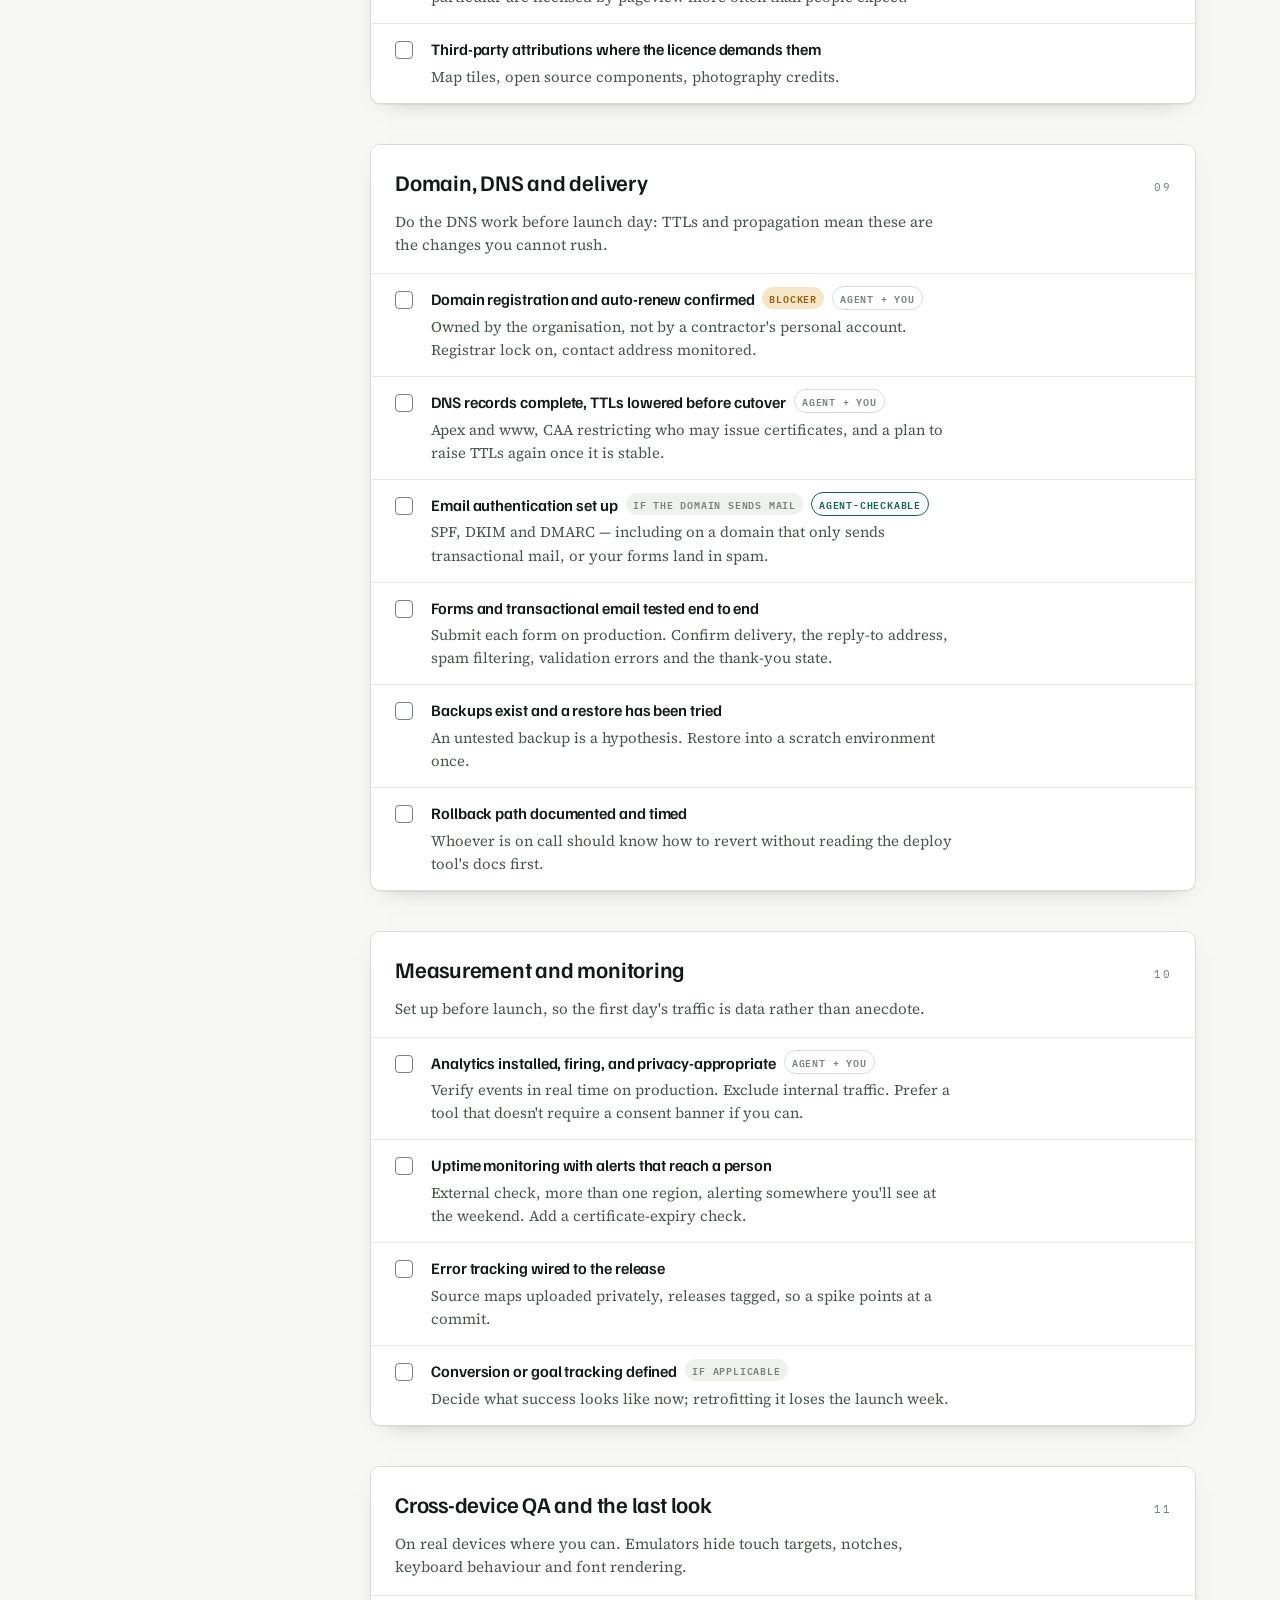
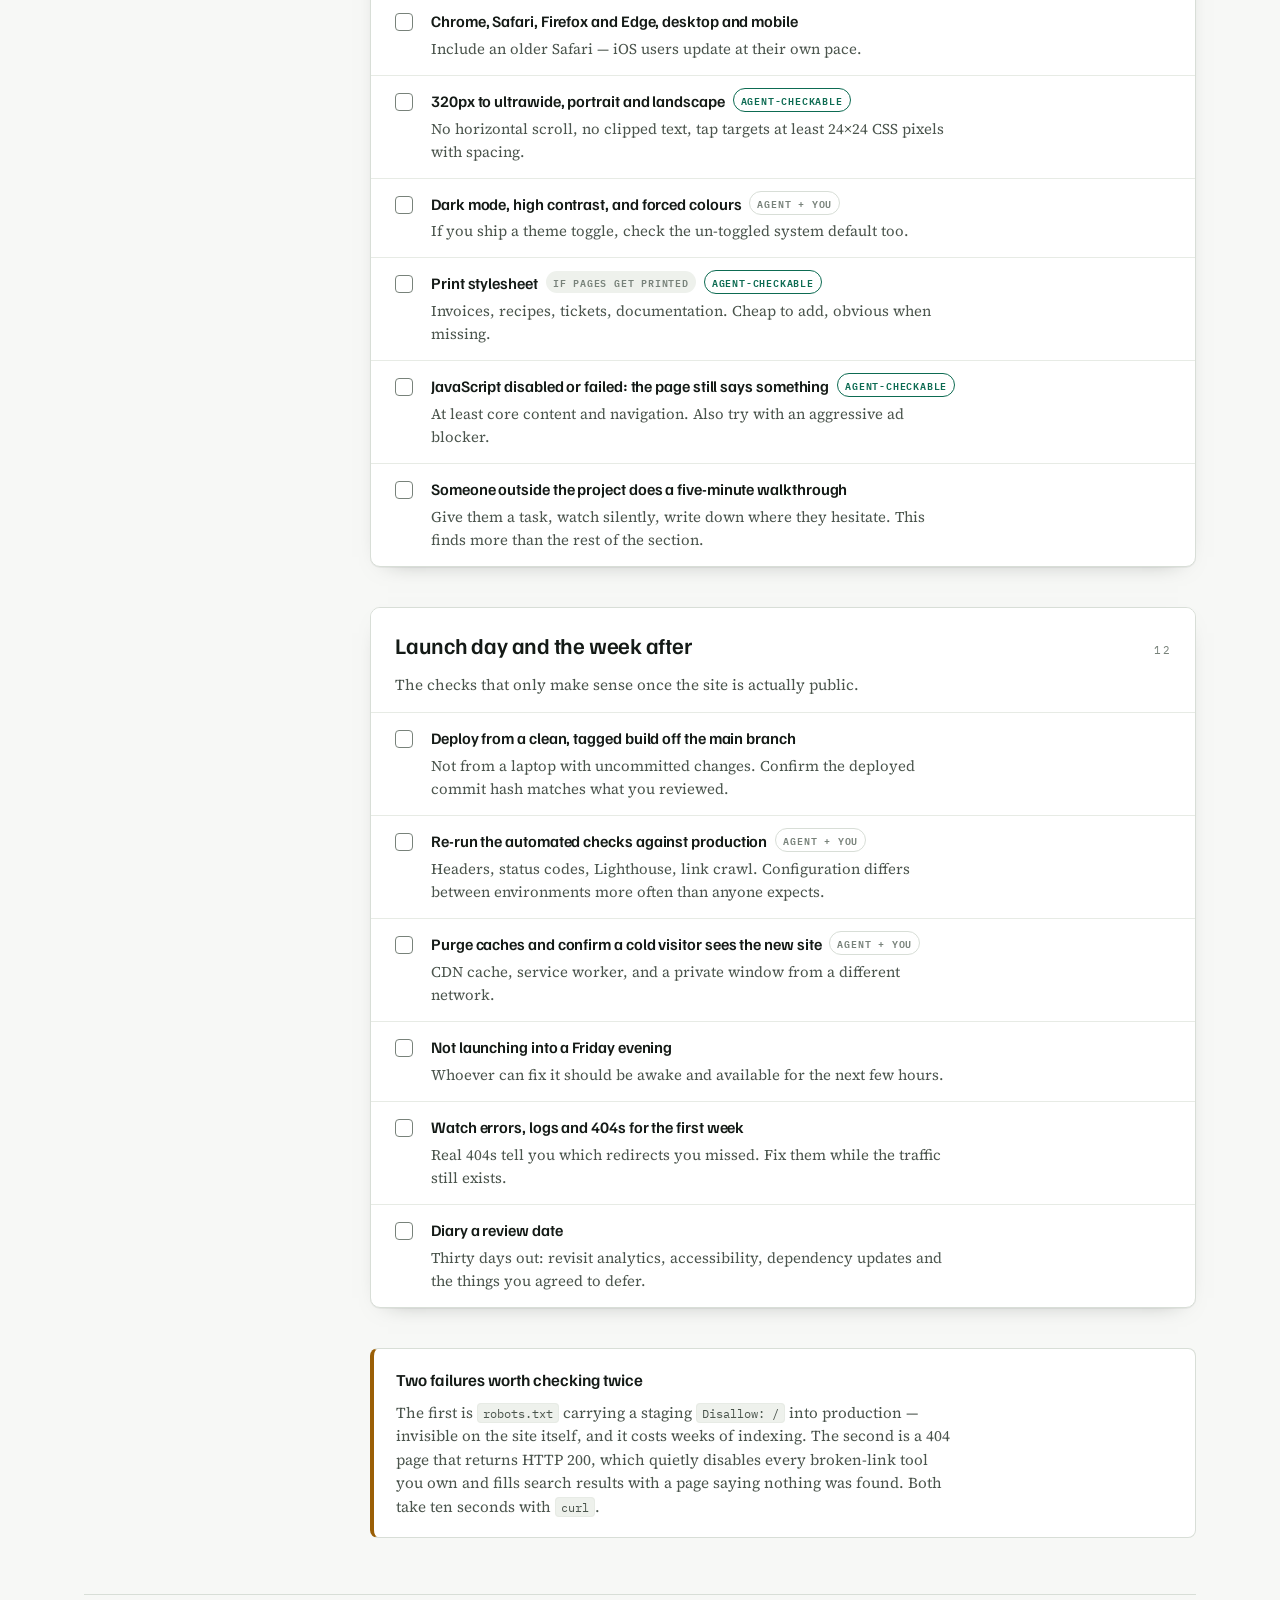
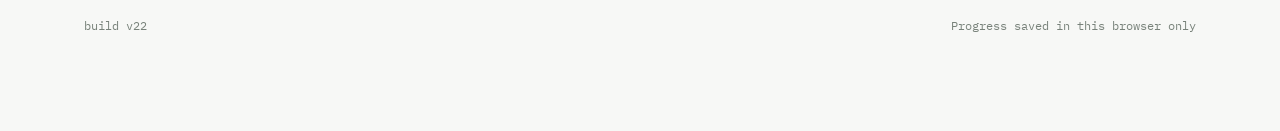
==== commit 1db249c7: "Rename the app to Preflight Checklist Applied to the page title and heading, the web app manifest, l" ====
--- a/index.html
+++ b/index.html
@@ -8,7 +8,7 @@
      Edge turn on document.modelContext for real visitors while this is valid; after it
      expires the tools simply stop being offered, and webmcp.js feature-detects either way. -->
 <meta http-equiv="origin-trial" content="Ah2ma6hIEFzHiSSoU2iFni6am0epvjXOfQx/N7H6EvBPxbYptL10hzpsIBVny0ZKsrko70xjvOjbkhW01TUvtwQAAABReyJvcmlnaW4iOiJodHRwczovL29uaW9uMmsuZ2l0aHViLmlvOjQ0MyIsImZlYXR1cmUiOiJXZWJNQ1AiLCJleHBpcnkiOjE3OTQ4NzM2MDB9">
-<title>Preflight for Launch</title>
+<title>Preflight Checklist</title>
 <meta name="description" content="A pre-launch checklist for websites: content, WCAG 2.2 AA accessibility, security headers, crawler files, Lighthouse, error pages, legal, DNS and launch day. Works offline.">
 <meta name="color-scheme" content="light dark">
 <meta name="theme-color" content="#f7f8f6" media="(prefers-color-scheme: light)">
@@ -33,7 +33,7 @@
 <div class="wrap">
   <header class="masthead">
     <div class="eyebrow">Pre-launch checks &middot; run top to bottom &middot; <a class="headlink" href="./guide.html">how to use this</a></div>
-    <h1>Preflight for Launch</h1>
+    <h1>Preflight Checklist</h1>
     <p class="standfirst">Everything worth checking before a site is public, grouped by the person who usually owns it. Items marked <span class="tag block">blocker</span> are the ones that hurt after launch, not before &mdash; wrong content in a search index, a missing security header, a 404 that returns&nbsp;200. Your ticks are saved in this browser.</p>
     <label class="target">
       <span>Checking</span>
@@ -100,7 +100,7 @@
   </div>
 
   <footer class="foot">
-    <span id="build">build v21</span>
+    <span id="build">build v22</span>
     <span>Progress saved in this browser only</span>
   </footer>
 </div>
